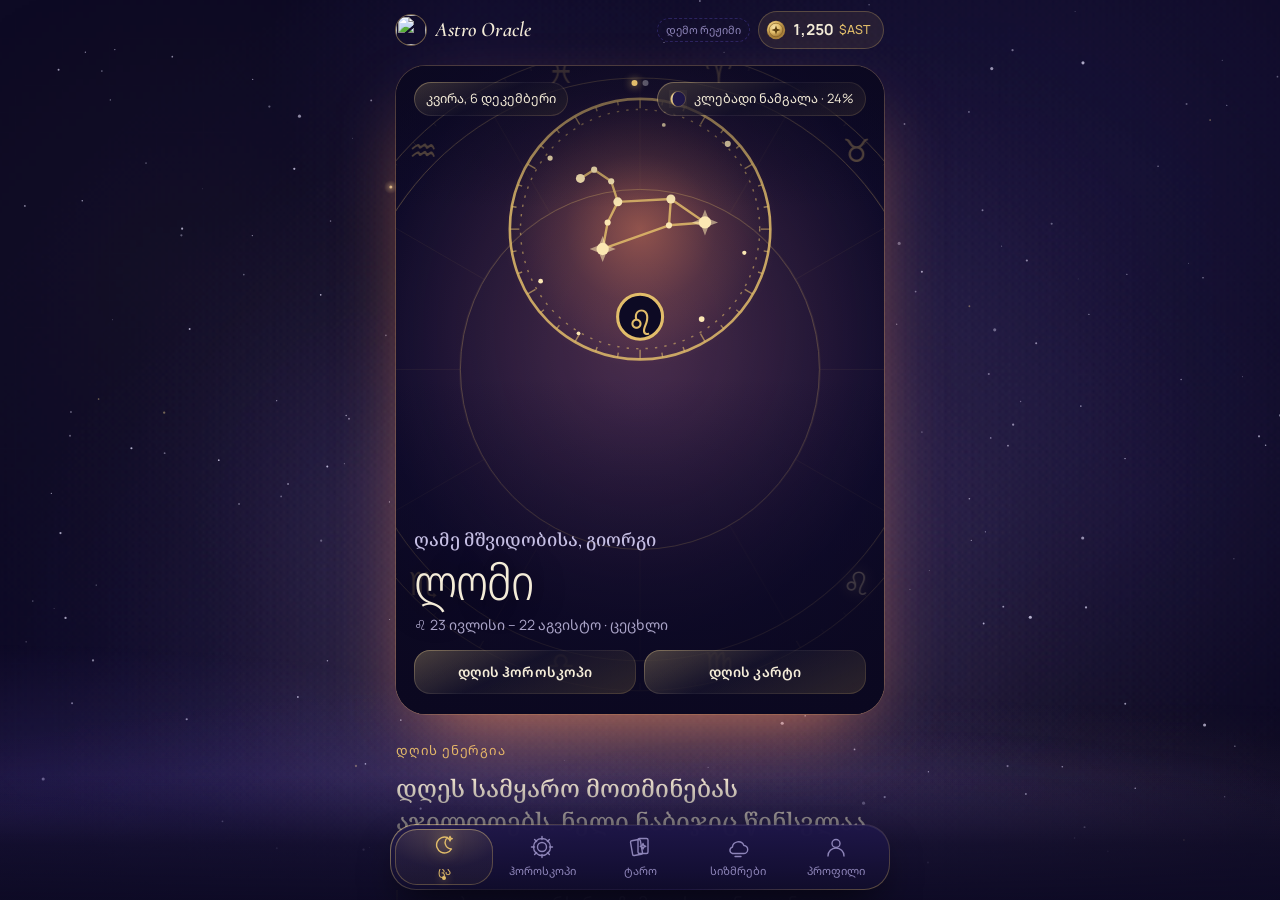
==== static/index.html @ 34cc7fb3 "Chamber polish 2: tarot table (casket, candle in frame, gilded cards), lit metals everywhere - the o" ====
<!doctype html>
<html lang="ka">
<head>
<meta charset="utf-8">
<meta name="viewport" content="width=device-width, initial-scale=1, viewport-fit=cover, user-scalable=no">
<script src="https://telegram.org/js/telegram-web-app.js"></script>
<title>Astro Oracle</title>
<meta name="claude:viewport-fit-sides" content="cover">
<meta name="theme-color" content="#0d0a24">
<link rel="preconnect" href="https://fonts.googleapis.com">
<link rel="preconnect" href="https://fonts.gstatic.com" crossorigin>
<link rel="stylesheet" href="https://fonts.googleapis.com/css2?family=Cormorant:ital,wght@0,500;0,600;1,500;1,600&family=Jost:wght@300;400;500;600&family=Manrope:wght@400;500;600;700&family=Noto+Sans+Georgian:wdth,wght@62.5..100,300..700&family=Noto+Serif+Georgian:wght@400;500&family=Noto+Sans+Symbols:wght@400;500&display=swap">
<style>
/* Layout: one phone column under a living night sky. The home screen opens on a tilting "living" card of the
   user's sign (painting or 3D constellation, different every day); practices sit in swipeable rails; a floating
   glass tab bar. Modern sans for UI, an old-style serif only for the oracle's own voice. */
:root {
  --void: #0d0a24;        /* night sky, taken from the coin artwork */
  --dusk: #19133d;        /* raised surfaces */
  --veil: #2b2360;        /* lines and borders */
  --mist: #c6bfe4;        /* body text */
  --haze: #8d84b8;        /* secondary text */
  --ivory: #f4ecd8;       /* headings, card faces */
  --gold: #e2bd6a;        /* the one accent */
  --gold-deep: #a9813c;
  --amethyst: #8b6cff;    /* smoke tint, used only in effects */
  --danger: #ef9a8a;

  --glass: rgba(34, 25, 80, .55);
  --glass-edge: rgba(255, 255, 255, .09);
  --display: "Jost", "Noto Sans Georgian", system-ui, sans-serif;
  --body: "Manrope", "Noto Sans Georgian", system-ui, sans-serif;
  --oracle: "Cormorant", "Noto Serif Georgian", Georgia, serif;
  --tx: 0; --ty: 0;
  --glyph: "Noto Sans Symbols", "Segoe UI Symbol", "DejaVu Sans", serif;

  --tab-h: 76px;

  /* motion language: one curve for everything, a spring only where it means something (arrival, reward) */
  /* motion language "slow celestial ritual": one calm curve, three durations, ambient loops of 20-60 s */
  --ease: cubic-bezier(.2, .7, .1, 1);
  --ease-spring: cubic-bezier(.2, .7, .1, 1);   /* kept as an alias: nothing in the app bounces */
  --t1: 240ms; --t2: 480ms; --t3: 900ms;

  /* celestial glass + gold hairline: a translucent night fill and a 1px gold edge that fades around the shape */
  --surf: linear-gradient(180deg, rgba(42,32,96,.74), rgba(17,12,46,.86));
  --hair: linear-gradient(155deg, rgba(240,210,142,.62), rgba(226,189,106,.07) 34%, rgba(139,108,255,.10) 68%, rgba(226,189,106,.38));
  --inner: inset 0 1px 0 rgba(255,240,210,.08), inset 0 0 28px rgba(139,108,255,.07);
  --top-safe: max(env(safe-area-inset-top, 0px), var(--tg-content-safe-area-inset-top, 0px));
  color-scheme: dark;
}
*, *::before, *::after { box-sizing: border-box; }
[hidden] { display: none !important; }
/* The page itself never scrolls: one dedicated scroller sits above the fixed sky, so the compositor only moves
   one layer while scrolling and the fixed sky, fog and tab bar are never repainted by it. */
html, body { height: 100%; overflow: hidden; overscroll-behavior: none; }
body {
  margin: 0; background: var(--void); color: var(--mist);
  font: 400 16px/1.55 var(--body);
  -webkit-font-smoothing: antialiased;
  -webkit-tap-highlight-color: transparent;
}
#scroller { position: fixed; inset: 0; z-index: 1; overflow-x: hidden; overflow-y: auto; overscroll-behavior: contain;
  -webkit-overflow-scrolling: touch; contain: layout paint; scrollbar-width: thin; scrollbar-color: rgba(226,189,106,.22) transparent; }
button, input, textarea { font: inherit; color: inherit; }
button { cursor: pointer; }
:focus-visible { outline: 2px solid var(--gold); outline-offset: 3px; border-radius: 6px; }
.sym { font-family: var(--glyph); font-variant-emoji: text; }

/* ── atmosphere ── */
/* stars are painted once into three layers; only their opacity animates (compositor, no redraw) */
#sky { position: fixed; inset: 0; z-index: 0; pointer-events: none; contain: strict; }
#sky canvas { position: absolute; inset: 0; width: 100%; height: 100%; display: block; }
[data-tier="full"] #sky canvas:nth-child(2) { animation: twinkle 5.5s ease-in-out infinite alternate; }
[data-tier="full"] #sky canvas:nth-child(3) { animation: twinkle 3.7s ease-in-out -2s infinite alternate; }
@keyframes twinkle { from { opacity: .2; } to { opacity: 1; } }
.fog { position: fixed; left: -50%; width: 200%; height: 46vh; bottom: 0; z-index: 0; pointer-events: none;
  background:
    radial-gradient(40% 60% at 25% 80%, rgba(139,108,255,.16), transparent 70%),
    radial-gradient(35% 55% at 70% 90%, rgba(226,189,106,.07), transparent 70%),
    radial-gradient(50% 70% at 50% 100%, rgba(90,70,190,.22), transparent 75%);
  animation: drift 70s ease-in-out infinite alternate; will-change: transform; }
[data-tier="lite"] .fog { animation: none; will-change: auto; }
.fog.f2 { height: 34vh; opacity: .8; animation-duration: 95s; animation-direction: alternate-reverse;
  background:
    radial-gradient(30% 60% at 60% 85%, rgba(139,108,255,.14), transparent 70%),
    radial-gradient(40% 50% at 15% 95%, rgba(200,190,255,.08), transparent 70%); }
@keyframes drift { from { transform: translateX(-8%); } to { transform: translateX(8%); } }

#app { position: relative; min-height: 100%; box-sizing: border-box;
  padding-left: max(16px, env(safe-area-inset-left, 0px));
  padding-right: max(16px, env(safe-area-inset-right, 0px));
  padding-block: calc(var(--top-safe) + 8px) calc(var(--tab-h) + env(safe-area-inset-bottom, 0px) + 44px);
  max-width: 520px; margin: 0 auto; }

/* ── top bar ── */
.top { display: flex; align-items: center; gap: 8px; min-height: 44px; min-width: 0; }
.brand { display: flex; align-items: center; gap: 9px; margin-right: auto; min-width: 0; }
.brand img { width: 30px; height: 30px; border-radius: 50%; object-fit: cover; box-shadow: 0 0 0 1px rgba(226,189,106,.45); }
.brand span { font: italic 600 1.3rem/1 var(--oracle); color: var(--ivory); letter-spacing: .01em; white-space: nowrap; overflow: hidden; text-overflow: ellipsis; min-width: 0; }
.coins { display: inline-flex; align-items: center; gap: 6px; padding: 6px 13px 6px 7px; border-radius: 99px; flex: none; white-space: nowrap; min-height: 36px;
  background: rgba(226,189,106,.09); border: 1px solid rgba(226,189,106,.28); color: var(--ivory);
  font-weight: 700; font-variant-numeric: tabular-nums; font-size: .95rem; }
.coins small { color: var(--gold); font-weight: 500; font-size: .78rem; }
.coin { width: 20px; height: 20px; flex: none; }
.coins.bump { animation: bump .6s ease; }
@keyframes bump { 40% { transform: scale(1.12); box-shadow: 0 0 24px rgba(226,189,106,.5); } }
.demo { font-size: .68rem; color: var(--haze); border: 1px dashed var(--veil); border-radius: 99px; padding: 3px 8px; white-space: nowrap; }
@media (max-width: 420px) { .demo { display: none; } .coins small { display: none; } }
@media (max-width: 350px) { .brand span { display: none; } }

/* ── type ── */
h1, h2, h3 { font-family: var(--display); color: var(--ivory); font-weight: 500; font-stretch: 87.5%; letter-spacing: -.01em; text-wrap: balance; margin: 0; }
h1 { font-size: 2.05rem; line-height: 1.08; font-weight: 400; }
h2 { font-size: 1.45rem; line-height: 1.15; }
h3 { font-size: 1.15rem; line-height: 1.25; }
p { margin: 0; }
.muted { color: var(--haze); }
.label { font-size: .82rem; color: var(--gold); letter-spacing: .04em; }
.view { display: grid; gap: 26px; padding-top: 14px; }
/* arrival: children rise in a short stagger (the index is set by enterView) */
.view.enter > * { animation: fade-up var(--t3) var(--ease) both; animation-delay: calc(var(--i, 0) * 45ms); }
@keyframes fade-up { from { opacity: 0; transform: translateY(14px); } }
[data-tier="lite"] .view.enter > * { animation-name: fade-in; animation-duration: var(--t2); }
.view.enter > .hero-card { animation: none; }   /* the living card has its own motion; an opacity group over its 3D tilt rasterizes badly */
@keyframes fade-in { from { opacity: 0; } }
.view-head { display: grid; gap: 4px; }
.ornament { display: flex; align-items: center; gap: 12px; color: var(--gold-deep); }
.ornament::before, .ornament::after { content: ""; flex: 1; height: 1px; background: linear-gradient(90deg, transparent, var(--veil), transparent); }

/* ── controls ── */
.btn { display: inline-flex; align-items: center; justify-content: center; gap: 8px; min-height: 50px; padding: 0 22px;
  border-radius: 16px; border: 0; font-weight: 700; letter-spacing: .01em;
  background: linear-gradient(180deg, #f0d28e, var(--gold) 55%, var(--gold-deep)); color: #22183f;
  box-shadow: 0 6px 24px rgba(226,189,106,.22), inset 0 1px 0 rgba(255,255,255,.45); transition: transform .15s, filter .15s; }
.btn:active { transform: scale(.98); }
.btn[disabled] { filter: grayscale(.7) brightness(.7); cursor: default; box-shadow: none; }
.btn.ghost { background: transparent; color: var(--gold); border: 1px solid rgba(226,189,106,.4); box-shadow: none; }
.btn.wide { width: 100%; }
.btn.glass { background: rgba(255,255,255,.1); color: var(--ivory); border: 1px solid rgba(255,255,255,.22); box-shadow: none;
  min-height: 44px; padding: 0 18px; font-weight: 600; }
.seg { display: flex; padding: 4px; gap: 4px; border-radius: 14px; background: rgba(25,19,61,.75); border: 1px solid var(--veil); }
.seg button { flex: 1; min-height: 38px; border: 0; border-radius: 10px; background: transparent; color: var(--haze); font-weight: 500; }
.seg button[aria-pressed="true"] { background: var(--veil); color: var(--ivory); box-shadow: inset 0 0 0 1px rgba(226,189,106,.35); }
.field { width: 100%; border-radius: 14px; border: 1px solid var(--veil); background: rgba(13,10,36,.7); padding: 13px 15px; color: var(--ivory); }
.field::placeholder { color: var(--haze); }
textarea.field { min-height: 132px; resize: vertical; line-height: 1.5; }
.chips { display: flex; flex-wrap: wrap; gap: 8px; }
.chip { font-size: .85rem; padding: 4px 11px; border-radius: 99px; border: 1px solid var(--veil); color: var(--mist); background: rgba(25,19,61,.6); }

/* ── home ── */
/* living art */
.living { position: relative; overflow: hidden; isolation: isolate; background: #0b0820; }
.la-stage { position: absolute; inset: -6%; z-index: 0; transform: translate(calc(var(--tx) * -5px), calc(var(--ty) * -4px)); }
.la-img { position: absolute; inset: 0; width: 100%; height: 100%; object-fit: cover; transform-origin: var(--fx, 50%) var(--fy, 50%);
  filter: hue-rotate(var(--hue, 0deg)) saturate(1.08); animation: kenburns 26s ease-in-out infinite alternate; }
[data-tier="lite"] .la-img { animation: none; transform: scale(1.06); }
@keyframes kenburns { from { transform: scale(1.03); } to { transform: scale(1.17) translate(-1.5%, -1%); } }
.la-fx, .la-canvas { position: absolute; inset: 0; width: 100%; height: 100%; display: block; }
.la-shine { position: absolute; inset: 0; pointer-events: none; overflow: hidden; }
.la-shine::before { content: ""; position: absolute; top: -10%; bottom: -10%; left: -70%; width: 60%;
  background: linear-gradient(105deg, transparent, rgba(255,236,190,.13) 50%, transparent); animation: sweep 9s ease-in-out infinite; }
@keyframes sweep { 0%, 55% { transform: translateX(0); } 100% { transform: translateX(330%); } }
[data-tier="lite"] .la-shine { display: none; }
.la-dots { position: absolute; z-index: 3; top: 14px; left: 50%; transform: translateX(-50%); display: flex; gap: 5px; }
.la-dots i { width: 6px; height: 6px; border-radius: 50%; background: rgba(255,255,255,.3); }
.la-dots i.on { background: var(--gold); box-shadow: 0 0 8px var(--gold); }

/* home hero */
.hero-card { position: relative; border-radius: 30px; aspect-ratio: 3 / 4; max-height: 72vh; width: 100%; max-width: 100%; cursor: pointer;
  box-shadow: 0 34px 80px -28px rgba(120,86,240,.7), 0 0 0 1px rgba(226,189,106,.22);
  transform: perspective(1100px) rotateX(calc(var(--ty) * -1.6deg)) rotateY(calc(var(--tx) * 2deg)); }
.hero-card::after { content: ""; position: absolute; inset: 0; z-index: 1; pointer-events: none;
  background: linear-gradient(180deg, rgba(11,8,32,.55) 0%, transparent 22%, transparent 48%, rgba(11,8,32,.94) 100%); }
.astro-wrap { position: absolute; z-index: 1; width: 135%; aspect-ratio: 1 / 1; left: -17.5%; top: -4%; opacity: .5; pointer-events: none;
  transform: translate(calc(var(--tx) * 6px), calc(var(--ty) * 4px)); }
#astrolabe { width: 100%; height: 100%; display: block; animation: spin 240s linear infinite; }
[data-tier="lite"] #astrolabe { animation: none; }
.hero-ov { position: absolute; inset: 0; z-index: 2; display: flex; flex-direction: column; justify-content: space-between; padding: 16px 18px 20px; pointer-events: none; }
.hero-ov button { pointer-events: auto; }
.hero-top { display: flex; justify-content: space-between; align-items: center; gap: 8px; flex-wrap: wrap; }
.pill { display: inline-flex; align-items: center; gap: 7px; padding: 6px 11px; border-radius: 99px; font-size: .8rem; color: var(--ivory);
  background: rgba(11,8,32,.62); border: 1px solid rgba(255,255,255,.14); }
.pill canvas { width: 18px; height: 18px; display: block; }
.hero-bottom { display: grid; gap: 6px; }
.greet { font: italic 500 1.12rem/1.3 var(--oracle); color: var(--mist); }
.hero-sign { font: 300 3.1rem/1 var(--display); font-stretch: 80%; letter-spacing: -.02em; color: var(--ivory); text-shadow: 0 2px 30px rgba(0,0,0,.6); }
.hero-sub { font-size: .88rem; color: var(--mist); opacity: .85; }
.hero-actions { display: flex; gap: 8px; margin-top: 8px; }
.hero-actions .btn { flex: 1 1 0; min-width: 0; padding: 0 10px; font-size: .86rem; white-space: nowrap; }
.energy { display: grid; gap: 14px; }
.quote { font: italic 500 1.7rem/1.24 var(--oracle); color: var(--ivory); text-wrap: pretty; }
.focus { color: var(--haze); font-size: .92rem; }
.focus b { color: var(--gold); font-weight: 500; }
.affirm { padding-left: 16px; border-left: 2px solid rgba(226,189,106,.5); font-size: 1.05rem; color: var(--mist); }
.lucky { display: flex; gap: 14px; }
.lucky span { width: 54px; height: 54px; border-radius: 50%; display: grid; place-items: center;
  font: 600 1.45rem/1 var(--display); color: var(--ivory); font-variant-numeric: lining-nums tabular-nums;
  border: 1px solid rgba(226,189,106,.55); box-shadow: inset 0 0 18px rgba(226,189,106,.12), 0 0 18px rgba(139,108,255,.15); }
.gift { display: grid; gap: 14px; padding: 18px; border-radius: 24px; background: var(--glass); border: 1px solid var(--glass-edge);
  box-shadow: inset 0 1px 0 rgba(255,255,255,.07); }
.gift-top { display: flex; justify-content: space-between; align-items: baseline; gap: 12px; flex-wrap: wrap; }
.pips { display: flex; gap: 6px; }
.pips i { width: 10px; height: 10px; border-radius: 50%; border: 1px solid var(--gold-deep); }
.pips i.on { background: var(--gold); border-color: var(--gold); box-shadow: 0 0 8px rgba(226,189,106,.6); }
.sec { display: grid; gap: 12px; }
.sec-head { display: flex; justify-content: space-between; align-items: baseline; gap: 12px; }
.sec-head span { font-size: .82rem; color: var(--haze); }
.rail { display: flex; align-items: stretch; gap: 12px; overflow-x: auto; overflow-y: hidden; scroll-snap-type: x proximity; overscroll-behavior-x: contain; scrollbar-width: none; padding-block: 8px 26px;
  margin-inline: calc(-1 * max(16px, env(safe-area-inset-left, 0px))); padding-inline: max(16px, env(safe-area-inset-left, 0px)); scroll-padding-inline: max(16px, env(safe-area-inset-left, 0px)); }
.rail::-webkit-scrollbar { display: none; }
.pcard { --c: #8b6cff; flex: 0 0 146px; scroll-snap-align: start; position: relative; display: grid; justify-items: center; align-content: start; gap: 7px;
  padding: 14px 10px 14px; border-radius: 24px; border: 1px solid var(--glass-edge); color: var(--mist); text-align: center;
  background: radial-gradient(110% 80% at 50% 0%, color-mix(in srgb, var(--c) 34%, transparent), transparent 72%), linear-gradient(180deg, rgba(37,28,88,.8), rgba(16,12,44,.9));
  box-shadow: inset 0 1px 0 rgba(255,255,255,.08), 0 18px 40px -24px color-mix(in srgb, var(--c) 80%, transparent);
  /* flat on purpose: Android WebView drops the paint of 3D-transformed items inside a horizontal scroller
     (only the floating icon stayed visible). Tilt lives on the single hero card only. */
  isolation: isolate; transition: filter var(--t1) var(--ease), border-color var(--t1) var(--ease); }
.pcard:active { filter: brightness(1.18); }

@keyframes bob { 50% { transform: translateY(-5px); } }
.pcard b { font: 500 .96rem/1.2 var(--display); font-stretch: 87.5%; color: var(--ivory); text-wrap: balance; }
.pcard small { display: inline-flex; align-items: center; gap: 5px; white-space: nowrap; max-width: 100%;
  font: 700 .82rem/1 var(--body); color: #f8e3a8; padding: 5px 10px 5px 6px; border-radius: 99px;
  background: rgba(226,189,106,.17); font-variant-numeric: tabular-nums; letter-spacing: .01em; }
.mini-coin { width: 15px; height: 15px; flex: none; }

/* ── zodiac strip ── */
.strip { display: flex; gap: 8px; overflow-x: auto; scroll-snap-type: x proximity; overscroll-behavior-x: contain; scrollbar-width: none;
  padding: 6px max(16px, env(safe-area-inset-left, 0px)) 10px; margin-inline: calc(-1 * max(16px, env(safe-area-inset-left, 0px)));
  scroll-padding-inline: max(16px, env(safe-area-inset-left, 0px)); }
.strip::-webkit-scrollbar { display: none; }
/* 84px fits "მშვილდოსანი" on one line; two-word names ("თხის რქა") may wrap to a second line, never overlap */
.sign { flex: 0 0 84px; width: 84px; display: grid; grid-template-rows: auto auto auto; justify-items: center; align-content: start; gap: 6px; border: 0;
  background: none; padding: 0; scroll-snap-align: center; color: var(--haze); min-width: 0; }
.sign .disc { width: 58px; height: 58px; border-radius: 50%; display: grid; place-items: center; font-size: 1.6rem; color: var(--mist);
  border: 1px solid var(--veil); background: radial-gradient(circle at 50% 35%, #2a2160, var(--dusk)); transition: box-shadow .25s, border-color .25s, color .25s; }
.sign small { display: block; width: 100%; font-size: .72rem; line-height: 1.2; text-align: center; overflow-wrap: anywhere; min-height: 2.4em; }
.sign[aria-pressed="true"] .disc { color: var(--gold); border-color: var(--gold); box-shadow: 0 0 22px rgba(226,189,106,.35); }
.sign[aria-pressed="true"] small { color: var(--ivory); }
.sign .own { font-size: .64rem; color: var(--gold); margin-top: -4px; }

.reading { display: grid; gap: 18px; }
.sign-card { position: relative; border-radius: 26px; aspect-ratio: 16 / 11; max-height: 42vh; width: 100%; max-width: 100%; margin: 0 auto; cursor: pointer;
  box-shadow: 0 26px 60px -26px rgba(120,86,240,.7), 0 0 0 1px rgba(226,189,106,.2); }
.sign-name { display: grid; gap: 2px; text-align: center; }
.sign-name h1 { font-weight: 300; font-size: 2.3rem; font-stretch: 80%; }
.medal { width: 112px; height: 112px; margin: 6px auto 0; border-radius: 50%; display: grid; place-items: center; font-size: 3.4rem; color: var(--gold);
  border: 1px solid rgba(226,189,106,.5); box-shadow: 0 0 50px rgba(139,108,255,.25), inset 0 0 30px rgba(226,189,106,.12);
  background: radial-gradient(circle at 50% 40%, #2c2366, var(--void)); }
.sign-meta { color: var(--haze); font-size: .88rem; }
.areas { display: grid; gap: 18px; }
.area { display: grid; gap: 4px; }
.area-head { display: flex; justify-content: space-between; align-items: baseline; gap: 10px; }
.area-head b { font: 600 1.1rem var(--display); color: var(--ivory); }
.score { color: var(--gold); letter-spacing: 2px; font-size: .9rem; white-space: nowrap; }
.score .off { color: var(--veil); }
.advice { padding: 14px 16px; border-radius: 16px; border: 1px solid rgba(226,189,106,.3); color: var(--ivory); background: rgba(226,189,106,.06);
  font: italic 500 1.15rem/1.4 var(--oracle); }

/* ── tarot ── */
.table { position: relative; min-height: 300px; display: grid; place-items: center; }
#smoke { position: absolute; inset: -40px -16px; width: calc(100% + 32px); height: calc(100% + 80px); pointer-events: none; z-index: 3; }
.fan { position: relative; width: 100%; height: 250px; }
.fan .fc { position: absolute; left: 50%; bottom: 0; width: 92px; aspect-ratio: 2 / 3; margin-left: -46px; border: 0; padding: 0; background: none;
  transform-origin: 50% 260%; transform: rotate(var(--a)) translateY(0); transition: transform .45s cubic-bezier(.2,.8,.2,1), filter .3s; border-radius: 10px; }
.fan .fc img { width: 100%; height: 100%; display: block; border-radius: 10px; box-shadow: 0 12px 26px rgba(0,0,0,.55), 0 0 0 1px rgba(226,189,106,.35); }
.fan .fc:focus-visible { transform: rotate(var(--a)) translateY(-14px); }
@media (hover: hover) and (pointer: fine) { .fan .fc:hover { transform: rotate(var(--a)) translateY(-14px); } }
.fan .fc.picked { transform: rotate(var(--a)) translateY(-40px); }
.fan .fc::before { content: ""; position: absolute; inset: -26px -22px; z-index: -1; border-radius: 40px; pointer-events: none;
  background: radial-gradient(closest-side, rgba(240,210,142,.6), rgba(226,189,106,.15) 60%, transparent); opacity: 0; transition: opacity var(--t2) var(--ease); }
.fan .fc.picked::before { opacity: 1; animation: pulse 1.8s ease-in-out infinite alternate; }
@keyframes pulse { from { opacity: .5; } to { opacity: 1; } }
.fan.dealing .fc { animation: deal-in .7s cubic-bezier(.2,.8,.2,1) both; animation-delay: calc(var(--i) * 60ms); }
@keyframes deal-in { from { transform: rotate(0deg) translateY(80px); opacity: 0; } }
.fan.shuffle .fc { animation: gather .9s ease both; }
@keyframes gather { 45% { transform: rotate(0deg) translateY(-20px); } }
.fan .fc:not(.picked) { animation-name: deal-in, float; animation-duration: .7s, 5s; animation-iteration-count: 1, infinite; animation-delay: calc(var(--i) * 60ms), calc(var(--i) * -700ms); animation-timing-function: cubic-bezier(.2,.8,.2,1), ease-in-out; }
@keyframes float { 50% { translate: 0 -5px; } }
.coll { display: grid; grid-template-columns: repeat(4, minmax(0, 1fr)); gap: 10px; }
.coll figure { margin: 0; display: grid; gap: 4px; justify-items: center; text-align: center; }
.coll img { width: 100%; aspect-ratio: 2 / 3; object-fit: cover; border-radius: 7px; display: block; box-shadow: 0 6px 16px rgba(0,0,0,.4); }
.coll .face-mini { width: 100%; aspect-ratio: 2 / 3; border-radius: 7px; overflow: hidden; }
.coll .face-mini svg { width: 100%; height: 100%; display: block; }
.coll figure.off img { filter: grayscale(.6) brightness(.45); }
.coll figcaption { font-size: .68rem; line-height: 1.2; color: var(--haze); }
.coll figure:not(.off) figcaption { color: var(--mist); }
.coll b { font-size: .66rem; color: var(--gold); }
.spread { display: flex; justify-content: center; gap: 12px; width: 100%; }
.slot { flex: 0 1 180px; min-width: 0; display: grid; gap: 8px; justify-items: center; }
.slot .pos { font-size: .8rem; color: var(--gold); }
.card { width: 100%; aspect-ratio: 2 / 3; perspective: 900px; max-width: 100%; }
.card-inner { position: relative; width: 100%; height: 100%; transform-style: preserve-3d; transition: transform 1s cubic-bezier(.2,.7,.2,1); }
.card.flipped .card-inner { transform: rotateY(180deg); }
.card.enter { animation: deal .7s cubic-bezier(.2,.7,.2,1) both; }
@keyframes deal { from { transform: translateY(40px) scale(.85); opacity: 0; } }
.back, .face { position: absolute; inset: 0; border-radius: 10px; backface-visibility: hidden; -webkit-backface-visibility: hidden; overflow: hidden; }
.back { background: var(--dusk); box-shadow: 0 10px 30px rgba(0,0,0,.45), 0 0 0 1px rgba(226,189,106,.4); }
.back img, .face img, .back svg, .face svg { width: 100%; height: 100%; display: block; object-fit: cover; }
.face { transform: rotateY(180deg); background: var(--dusk); box-shadow: 0 0 34px rgba(226,189,106,.28), 0 10px 30px rgba(0,0,0,.5); }
.face.rev img, .face.rev svg { transform: rotate(180deg); }
.cards-text { display: grid; gap: 22px; }
.card-read { display: grid; gap: 6px; }
.card-read h3 small { font: 500 .8rem var(--body); color: var(--gold); margin-left: 6px; }
.synth { font: italic 500 1.3rem/1.35 var(--oracle); color: var(--ivory); }

/* ── dreams ── */
.counter { text-align: right; font-size: .78rem; color: var(--haze); font-variant-numeric: tabular-nums; }
.symbols { display: grid; gap: 14px; }
.symbol { display: grid; grid-template-columns: 26px 1fr; gap: 10px; }
.symbol .sym { color: var(--gold); font-size: 1.1rem; line-height: 1.5; }
.symbol b { font: 600 1.1rem var(--display); color: var(--ivory); display: block; }
.journal { display: grid; }
.entry { border-top: 1px solid var(--veil); }
.entry:last-child { border-bottom: 1px solid var(--veil); }
.entry > button { width: 100%; text-align: left; background: none; border: 0; padding: 14px 2px; display: flex; gap: 12px; align-items: baseline; }
.entry > button b { font: 600 1.1rem var(--display); color: var(--ivory); flex: 1; min-width: 0; }
.entry > button span { font-size: .8rem; color: var(--haze); white-space: nowrap; }
.entry .body { padding: 0 2px 16px; display: grid; gap: 10px; }
.empty { color: var(--haze); font-style: italic; padding: 8px 0; }

/* ── sub-views ── */
.back-link { justify-self: start; display: inline-flex; align-items: center; gap: 6px; background: none; border: 0; padding: 4px 0; color: var(--gold); font-size: .95rem; }
.num-hero { position: relative; display: grid; place-items: center; width: min(280px, 100%); aspect-ratio: 1 / 1; max-width: 100%; margin: 0 auto; }
.num-hero img { position: absolute; inset: 0; width: 100%; height: 100%; opacity: .5; animation: spin 240s linear infinite; }
[data-tier="lite"] .num-hero img { animation: none; }
.num-hero b { position: relative; font: 600 6.6rem/1 var(--display); color: var(--ivory); font-variant-numeric: lining-nums;
  text-shadow: 0 0 28px rgba(226,189,106,.65), 0 0 70px rgba(139,108,255,.55); }
.num-hero .master { position: absolute; bottom: 12%; font-size: .78rem; color: var(--gold); padding: 3px 10px; border-radius: 99px; border: 1px solid rgba(226,189,106,.45); background: rgba(13,10,36,.7); }
@keyframes spin { to { transform: rotate(360deg); } }
.pair { display: grid; grid-template-columns: repeat(2, minmax(0, 1fr)); gap: 18px; }
.pair ul { list-style: none; margin: 6px 0 0; padding: 0; display: grid; gap: 6px; }
.pair li { display: flex; gap: 8px; align-items: baseline; }
.pair li::before { content: "✦"; color: var(--gold); font-size: .7rem; }
.pair .dim li::before { content: "◇"; color: var(--haze); }
.orb-stage { position: relative; display: grid; place-items: center; min-height: 300px; }
#sphereFx { position: absolute; inset: -30px -16px; width: calc(100% + 32px); height: calc(100% + 60px); pointer-events: none; z-index: 2; }
.ball { position: relative; width: min(260px, 78%); aspect-ratio: 1 / 1; max-width: 100%; border: 0; background: none; padding: 0; border-radius: 50%; }
.ball img { width: 100%; height: 100%; display: block; filter: drop-shadow(0 0 30px rgba(139,108,255,.55)); }
.ball.charging img { animation: charge 1.6s ease-in-out; }
@keyframes charge { 30% { filter: drop-shadow(0 0 70px rgba(170,140,255,.95)) brightness(1.35); transform: scale(1.05); } 65% { transform: scale(.98); } }
.answer { min-height: 2.6em; text-align: center; font: italic 500 1.9rem/1.2 var(--oracle); color: var(--ivory); text-wrap: balance; }

.sphere-advice { text-align: center; color: var(--mist); font-size: .95rem; min-height: 1.4em; max-width: 34ch; justify-self: center; text-wrap: balance; }
.orb-stage { isolation: isolate; }
.orb-stage::after { content: ""; position: absolute; inset: 8% 14%; border-radius: 50%; pointer-events: none; z-index: -1; opacity: 0;
  background: radial-gradient(closest-side, var(--tone-c, transparent), transparent 70%); transition: opacity var(--t3) var(--ease); }
.orb-stage[data-tone]::after { opacity: .9; }
.orb-stage[data-tone="yes"] { --tone-c: rgba(240,206,120,.55); }
.orb-stage[data-tone="wait"] { --tone-c: rgba(150,118,255,.55); }
.orb-stage[data-tone="no"] { --tone-c: rgba(200,210,230,.45); }
.center { text-align: center; }

/* ── advisor banner ── */
.oracle { display: grid; grid-template-columns: 78px 1fr auto; align-items: center; gap: 14px; width: 100%; text-align: left;
  padding: 12px 18px 12px 12px; border-radius: 24px; border: 1px solid rgba(226,189,106,.3); color: var(--mist);
  background: radial-gradient(120% 160% at 0% 50%, rgba(63,184,168,.25), transparent 60%), linear-gradient(160deg, rgba(43,35,96,.85), rgba(20,15,52,.9));
  box-shadow: 0 20px 50px -28px rgba(63,184,168,.8); }
.oracle img { width: 78px; height: 78px; animation: bob 6s ease-in-out infinite; }
.oracle b { display: block; font: 500 1.25rem/1.15 var(--display); font-stretch: 87.5%; color: var(--ivory); }
.oracle span { font-size: .88rem; color: var(--haze); }
.oracle i { font-style: normal; color: var(--gold); font-size: 1.6rem; }

/* ── moon ── */
#moonCanvas { width: min(240px, 70%); aspect-ratio: 1 / 1; max-width: 100%; display: block; margin: 0 auto; }
.facts { display: flex; justify-content: center; flex-wrap: wrap; gap: 8px; }
.steps { list-style: none; margin: 0; padding: 0; display: grid; gap: 14px; counter-reset: st; }
.steps li { display: grid; grid-template-columns: 30px 1fr; gap: 12px; align-items: start; counter-increment: st; }
.steps li::before { content: counter(st); width: 30px; height: 30px; border-radius: 50%; display: grid; place-items: center;
  font: 600 1rem var(--display); color: var(--gold); border: 1px solid rgba(226,189,106,.5); }

/* ── compatibility ── */
.duo { display: grid; grid-template-columns: 1fr auto 1fr; align-items: center; gap: 8px; }
.duo .medal { width: 92px; height: 92px; font-size: 2.6rem; margin: 0 auto; }
.duo figure { margin: 0; display: grid; justify-items: center; gap: 6px; text-align: center; }
.duo figcaption { font-size: .88rem; color: var(--mist); }
.pct { width: 86px; height: 86px; border-radius: 50%; display: grid; place-items: center; font: 600 1.7rem/1 var(--display); color: var(--ivory);
  background: conic-gradient(var(--gold) calc(var(--p) * 1%), rgba(43,35,96,.9) 0); position: relative; font-variant-numeric: lining-nums; }
.pct::before { content: ""; position: absolute; inset: 4px; border-radius: 50%; background: var(--void); }
.pct span { position: relative; }
.form-grid { display: grid; gap: 10px; }

/* ── advisor chat ── */
.chat { display: grid; gap: 12px; }
.msg { max-width: 88%; padding: 11px 14px; border-radius: 18px; line-height: 1.5; white-space: pre-wrap; overflow-wrap: anywhere; }
.msg.me { justify-self: end; background: rgba(226,189,106,.14); border: 1px solid rgba(226,189,106,.3); color: var(--ivory); border-bottom-right-radius: 6px; }
.msg.ai { justify-self: start; background: rgba(25,19,61,.85); border: 1px solid var(--veil); border-bottom-left-radius: 6px; }
.msg.ai.typing { display: flex; align-items: center; gap: 10px; color: var(--haze); font-style: italic; }
.msg.ai.typing .orb { width: 20px; height: 20px; }
.chips.ask button { font: inherit; font-size: .86rem; padding: 7px 12px; border-radius: 99px; border: 1px solid rgba(226,189,106,.35); background: rgba(25,19,61,.7); color: var(--mist); text-align: left; }
.composer { position: sticky; bottom: calc(var(--tab-h) + env(safe-area-inset-bottom, 0px) + 12px); display: flex; gap: 8px; padding: 8px; border-radius: 18px;
  background: rgba(13,10,36,.96); border: 1px solid var(--veil); }
.composer .field { border: 0; background: transparent; padding: 10px; min-height: 0; flex: 1; min-width: 0; resize: none; }
.composer .btn { min-height: 44px; padding: 0 16px; }

/* ── photo readings ── */
.photo-pick { display: grid; justify-items: center; gap: 12px; padding: 18px; border-radius: 20px; border: 1px dashed rgba(226,189,106,.4); text-align: center; }
.photo-pick img.preview { width: min(220px, 100%); aspect-ratio: 1 / 1; max-width: 100%; object-fit: cover; border-radius: 16px; }
.photo-pick img.hero-ic { width: 120px; height: 120px; }
.swatches { display: flex; flex-wrap: wrap; gap: 16px; justify-content: center; }
.swatch { display: grid; justify-items: center; gap: 6px; width: 92px; text-align: center; font-size: .85rem; }
.swatch i { width: 58px; height: 58px; border-radius: 50%; background: var(--c); box-shadow: 0 0 26px var(--c), inset 0 0 12px rgba(255,255,255,.35); }
.timeline { display: grid; gap: 14px; }
.timeline > div { display: grid; grid-template-columns: 92px 1fr; gap: 12px; }
.timeline b { font: 600 1.05rem var(--display); color: var(--gold); }

/* ── kundli ── */
.rashi { display: grid; grid-template-columns: repeat(4, minmax(0, 1fr)); grid-template-rows: repeat(4, minmax(74px, auto)); max-width: 100%;
  border: 1px solid rgba(226,189,106,.6); border-radius: 6px; background: rgba(13,10,36,.75); box-shadow: 0 0 40px rgba(139,108,255,.18); }
.house { position: relative; border: 1px solid rgba(226,189,106,.28); padding: 4px 4px 6px; display: flex; flex-wrap: wrap; align-content: flex-start; gap: 2px 5px; min-width: 0; }
.house .sg { position: absolute; right: 4px; bottom: 2px; font-size: .78rem; color: var(--haze); }
.house b { font-size: .8rem; font-weight: 700; color: var(--ivory); white-space: nowrap; }
.house b.r { color: var(--danger); }
.house.lagna { background: linear-gradient(135deg, rgba(226,189,106,.16), transparent 55%); }
.house.lagna::before { content: ""; position: absolute; left: 0; top: 0; width: 22px; height: 22px; border-top: 2px solid var(--gold); border-left: 2px solid var(--gold); }
.rashi .core { grid-column: 2 / 4; grid-row: 2 / 4; display: grid; place-content: center; text-align: center; gap: 4px; padding: 8px;
  border: 1px solid rgba(226,189,106,.28); }
.rashi .core b { font: 600 1.3rem var(--display); color: var(--gold); }
.rashi .core span { font-size: .78rem; color: var(--haze); }
.ptable { width: 100%; border-collapse: collapse; font-size: .9rem; }
.ptable th { text-align: left; font-weight: 500; color: var(--haze); font-size: .8rem; padding: 6px 4px; border-bottom: 1px solid var(--veil); }
.ptable td { padding: 7px 4px; border-bottom: 1px solid var(--veil); font-variant-numeric: tabular-nums; }
.ptable-wrap { overflow-x: auto; }
.rashi-seg { margin-bottom: 10px; }
.dasha { display: grid; gap: 2px; margin: 0; padding: 0; list-style: none; }
.dasha li { display: grid; grid-template-columns: 1fr auto; gap: 8px; padding: 8px 10px; border-radius: 10px; font-variant-numeric: tabular-nums; }
.dasha li span { color: var(--haze); font-size: .85rem; }
.dasha li.now { background: linear-gradient(90deg, rgba(226,189,106,.16), transparent); box-shadow: inset 2px 0 0 var(--gold); }
.dasha li.now b { color: var(--gold); }
.dasha.sub li { padding: 5px 10px; font-size: .9rem; }
.dasha-now { font: 600 1.1rem var(--display); color: var(--ivory); margin: 4px 0 10px; }
.note { font-size: .88rem; color: var(--haze); padding: 10px 14px; border-left: 2px solid var(--veil); }
.note button { background: none; border: 0; padding: 0; color: var(--gold); text-decoration: underline; font-size: inherit; }

/* ── profile ── */
.me { display: grid; justify-items: center; gap: 8px; text-align: center; }
.avatar { width: 96px; height: 96px; border-radius: 50%; display: grid; place-items: center; font: 600 2.6rem var(--display); color: var(--gold);
  border: 1px solid rgba(226,189,106,.5); background: radial-gradient(circle at 50% 35%, #33297a, var(--dusk)); overflow: hidden; }
.avatar img { width: 100%; height: 100%; object-fit: cover; }
.stats { display: grid; grid-template-columns: repeat(3, 1fr); text-align: center; border-block: 1px solid var(--veil); padding-block: 16px; }
.stats div { display: grid; gap: 2px; }
.stats div + div { border-left: 1px solid var(--veil); }
.stats b { font: 600 1.8rem/1 var(--display); color: var(--ivory); font-variant-numeric: lining-nums tabular-nums; }
.stats span { font-size: .8rem; color: var(--haze); }
.form-row { display: grid; gap: 8px; }
.inline { display: flex; gap: 10px; }
.inline .field { flex: 1; min-width: 0; }
.ledger { width: 100%; border-collapse: collapse; font-size: .92rem; }
.ledger td { padding: 9px 2px; border-bottom: 1px solid var(--veil); }
.ch-opts { display: grid; gap: 8px; margin-top: 10px; }
.ledger td:last-child { text-align: right; color: var(--gold); white-space: nowrap; font-variant-numeric: tabular-nums; }
.ledger td small { color: var(--haze); }

/* ── loading ── */
.loading { display: grid; justify-items: center; gap: 12px; padding: 28px 0; color: var(--haze); font-style: italic; }
.orb { width: 46px; height: 46px; border-radius: 50%; background: radial-gradient(circle at 40% 35%, #f6e2ae, var(--gold) 40%, transparent 72%);
  box-shadow: 0 0 40px rgba(226,189,106,.45), 0 0 80px rgba(139,108,255,.35); animation: breathe 1.8s ease-in-out infinite; }
@keyframes breathe { 50% { transform: scale(.82); opacity: .7; } }

/* ── tabs ── */
.tab-fade { position: fixed; left: 0; right: 0; bottom: 0; z-index: 4; pointer-events: none;
  height: calc(var(--tab-h) + env(safe-area-inset-bottom, 0px) + 48px);
  background: linear-gradient(180deg, rgba(13,10,36,0), rgba(13,10,36,.78) 55%, rgba(13,10,36,.96)); }
.tabs { position: fixed; left: 0; right: 0; bottom: 0; z-index: 5; display: flex; justify-content: center; pointer-events: none;
  padding: 0 max(12px, env(safe-area-inset-right, 0px)) calc(10px + env(safe-area-inset-bottom, 0px)) max(12px, env(safe-area-inset-left, 0px)); }
.tabs-in { display: flex; width: 100%; max-width: 500px; pointer-events: auto; padding: 4px; border-radius: 26px;
  background: rgba(20,14,52,.72); border: 1px solid var(--glass-edge); box-shadow: 0 18px 40px -12px rgba(0,0,0,.7), inset 0 1px 0 rgba(255,255,255,.07);
}
[data-tier="full"] .tabs-in { backdrop-filter: blur(16px) saturate(1.3); -webkit-backdrop-filter: blur(16px) saturate(1.3); }
[data-tier="lite"] .tabs-in { background: linear-gradient(180deg, rgba(30,22,72,.97), rgba(16,12,44,.98)); }
.tab { flex: 1; display: grid; justify-items: center; align-content: center; gap: 3px; min-height: 56px; border: 0; border-radius: 22px; background: none; color: var(--haze); font-size: .7rem; transition: background .25s, color .25s; }

.tab svg { width: 24px; height: 24px; fill: none; stroke: currentColor; stroke-width: 1.4; stroke-linecap: round; stroke-linejoin: round; }
.tab[aria-current="page"] { color: var(--gold); }
.tab[aria-current="page"] svg { filter: drop-shadow(0 0 6px rgba(226,189,106,.6)); }

/* ── toast & sheet ── */
#toast { position: fixed; left: 50%; top: calc(var(--top-safe) + 12px); transform: translate(-50%, -140%); z-index: 20; max-width: min(92vw, 420px);
  padding: 11px 18px; border-radius: 14px; background: rgba(25,19,61,.96); border: 1px solid rgba(226,189,106,.45); color: var(--ivory);
  box-shadow: 0 10px 40px rgba(0,0,0,.5); transition: transform .45s cubic-bezier(.2,.8,.2,1); font-weight: 500; text-align: center; }
#toast.show { transform: translate(-50%, 0); }
#toast.err { border-color: rgba(239,154,138,.55); }
#toast b { color: var(--gold); }
.sheet { position: fixed; inset: 0; z-index: 30; display: grid; align-content: center; justify-items: center; gap: 18px; text-align: center;
  padding-left: max(24px, env(safe-area-inset-left, 0px)); padding-right: max(24px, env(safe-area-inset-right, 0px));
  padding-block: calc(var(--top-safe) + 24px) calc(env(safe-area-inset-bottom, 0px) + 24px);
  background: radial-gradient(80% 60% at 50% 40%, #2b2360, #0d0a24); }
.sheet img { width: 132px; height: 132px; border-radius: 50%; object-fit: cover; box-shadow: 0 0 60px rgba(226,189,106,.3); }
.sheet form { display: grid; gap: 12px; width: min(100%, 340px); }
.sheet p { max-width: 32ch; }
.err-text { color: var(--danger); font-size: .88rem; min-height: 1.2em; }


/* ═════════ identity: celestial engraving ═════════ */
/* Georgian has no true italic: a synthetic slant looks broken, so the oracle's voice stays upright in Georgian */
:lang(ka) .quote, :lang(ka) .greet, :lang(ka) .advice, :lang(ka) .synth, :lang(ka) .answer { font-style: normal; }
:lang(ka) .quote { font-size: 1.5rem; line-height: 1.35; }

/* surfaces */
.gift, .oracle, .seg, .composer, .advice, .msg.ai, .photo-pick, #toast, .sheet form .field, .rashi {
  border: 1px solid transparent; background: var(--surf) padding-box, var(--hair) border-box; box-shadow: var(--inner); }
.gift { border-radius: 26px; }
.advice { background: linear-gradient(180deg, rgba(226,189,106,.09), rgba(40,30,90,.55)) padding-box, var(--hair) border-box; padding: 18px 20px; }
.oracle { background: radial-gradient(120% 160% at 0% 50%, rgba(63,184,168,.24), transparent 60%) padding-box, var(--surf) padding-box, var(--hair) border-box;
  box-shadow: var(--inner), 0 20px 50px -28px rgba(63,184,168,.8); }
.photo-pick { border-style: solid; }
.field { transition: border-color var(--t1) var(--ease), box-shadow var(--t1) var(--ease); }
.field:focus { outline: none; border-color: rgba(226,189,106,.55); box-shadow: 0 0 0 3px rgba(226,189,106,.12); }
.chip { background: linear-gradient(rgba(25,19,61,.6), rgba(25,19,61,.6)) padding-box, linear-gradient(155deg, rgba(226,189,106,.45), rgba(139,108,255,.2)) border-box; border-color: transparent; }
.pill { background: linear-gradient(rgba(11,8,32,.62), rgba(11,8,32,.62)) padding-box, linear-gradient(155deg, rgba(240,210,142,.5), rgba(255,255,255,.06) 50%, rgba(226,189,106,.25)) border-box; border-color: transparent; }
.pcard { border: 1px solid transparent;
  background: radial-gradient(110% 80% at 50% 0%, color-mix(in srgb, var(--c) 34%, transparent), transparent 72%) padding-box,
    linear-gradient(180deg, rgba(37,28,88,.82), rgba(16,12,44,.92)) padding-box, var(--hair) border-box; }
.pcard small { border: 1px solid rgba(226,189,106,.4); }

/* engraved corners */
.gift, .advice, .photo-pick, .sheet form { position: relative; }
.gift::after, .advice::after, .photo-pick::after { content: ""; position: absolute; inset: 7px; pointer-events: none;
  background: url("data:image/svg+xml,%3Csvg xmlns='http://www.w3.org/2000/svg' viewBox='0 0 16 16'%3E%3Cg fill='none' stroke='%23e2bd6a' stroke-opacity='.75' stroke-width='.9' transform='rotate(0 8 8)'%3E%3Cpath d='M1 15V6.5A5.5 5.5 0 0 1 6.5 1H15'/%3E%3Cpath d='M4 15V7.5A3.5 3.5 0 0 1 7.5 4H15' stroke-opacity='.35'/%3E%3C/g%3E%3Ccircle cx='6.5' cy='6.5' r='.9' fill='%23f0d28e'/%3E%3C/svg%3E") top left / 15px no-repeat, url("data:image/svg+xml,%3Csvg xmlns='http://www.w3.org/2000/svg' viewBox='0 0 16 16'%3E%3Cg fill='none' stroke='%23e2bd6a' stroke-opacity='.75' stroke-width='.9' transform='rotate(90 8 8)'%3E%3Cpath d='M1 15V6.5A5.5 5.5 0 0 1 6.5 1H15'/%3E%3Cpath d='M4 15V7.5A3.5 3.5 0 0 1 7.5 4H15' stroke-opacity='.35'/%3E%3C/g%3E%3Ccircle cx='9.5' cy='6.5' r='.9' fill='%23f0d28e'/%3E%3C/svg%3E") top right / 15px no-repeat, url("data:image/svg+xml,%3Csvg xmlns='http://www.w3.org/2000/svg' viewBox='0 0 16 16'%3E%3Cg fill='none' stroke='%23e2bd6a' stroke-opacity='.75' stroke-width='.9' transform='rotate(180 8 8)'%3E%3Cpath d='M1 15V6.5A5.5 5.5 0 0 1 6.5 1H15'/%3E%3Cpath d='M4 15V7.5A3.5 3.5 0 0 1 7.5 4H15' stroke-opacity='.35'/%3E%3C/g%3E%3Ccircle cx='9.5' cy='9.5' r='.9' fill='%23f0d28e'/%3E%3C/svg%3E") bottom right / 15px no-repeat, url("data:image/svg+xml,%3Csvg xmlns='http://www.w3.org/2000/svg' viewBox='0 0 16 16'%3E%3Cg fill='none' stroke='%23e2bd6a' stroke-opacity='.75' stroke-width='.9' transform='rotate(270 8 8)'%3E%3Cpath d='M1 15V6.5A5.5 5.5 0 0 1 6.5 1H15'/%3E%3Cpath d='M4 15V7.5A3.5 3.5 0 0 1 7.5 4H15' stroke-opacity='.35'/%3E%3C/g%3E%3Ccircle cx='6.5' cy='9.5' r='.9' fill='%23f0d28e'/%3E%3C/svg%3E") bottom left / 15px no-repeat; }

/* engraved rules under titles, section heads with a star and a fading hairline */
.view-head h1::after { content: ""; display: block; width: 96px; height: 12px; margin-top: 12px; background: url("data:image/svg+xml,%3Csvg xmlns='http://www.w3.org/2000/svg' viewBox='0 0 96 12'%3E%3Cdefs%3E%3ClinearGradient id='a'%3E%3Cstop offset='0' stop-color='%23e2bd6a' stop-opacity='0'/%3E%3Cstop offset='1' stop-color='%23e2bd6a'/%3E%3C/linearGradient%3E%3ClinearGradient id='b'%3E%3Cstop offset='0' stop-color='%23e2bd6a'/%3E%3Cstop offset='1' stop-color='%23e2bd6a' stop-opacity='0'/%3E%3C/linearGradient%3E%3C/defs%3E%3Crect x='0' y='5.6' width='38' height='.8' fill='url(%23a)'/%3E%3Crect x='58' y='5.6' width='38' height='.8' fill='url(%23b)'/%3E%3Cpath d='M48 0.5 49.6 4.4 53.5 6 49.6 7.6 48 11.5 46.4 7.6 42.5 6 46.4 4.4Z' fill='%23e2bd6a'/%3E%3Ccircle cx='40.5' cy='6' r='.9' fill='%23e2bd6a'/%3E%3Ccircle cx='55.5' cy='6' r='.9' fill='%23e2bd6a'/%3E%3C/svg%3E") center / contain no-repeat; }
.view-head.center h1::after { margin-inline: auto; }
.sec-head { align-items: center; }
.sec-head h2 { display: flex; align-items: center; gap: 10px; flex: 1; min-width: 0; }
.sec-head h2::before { content: ""; width: 9px; height: 9px; flex: none; background: #e2bd6a;
  clip-path: polygon(50% 0, 62% 38%, 100% 50%, 62% 62%, 50% 100%, 38% 62%, 0 50%, 38% 38%); }
.sec-head h2::after { content: ""; flex: 1; height: 1px; background: linear-gradient(90deg, rgba(226,189,106,.45), transparent); }
.ornament { color: var(--gold); }
.ornament::before { background: linear-gradient(90deg, transparent, rgba(226,189,106,.5)); }
.ornament::after { background: linear-gradient(90deg, rgba(226,189,106,.5), transparent); }
.label { text-transform: none; letter-spacing: .06em; }

/* buttons: gold ingot with an engraved inner line; every press answers */
.btn { transition: transform var(--t1) var(--ease), filter var(--t1) var(--ease), box-shadow var(--t2) var(--ease);
  box-shadow: 0 8px 28px -10px rgba(226,189,106,.55), inset 0 1px 0 rgba(255,255,255,.5), inset 0 0 0 1px rgba(255,236,190,.28), inset 0 -2px 0 rgba(120,80,20,.22); }
.btn:active { filter: brightness(1.12); }
.btn.ghost { box-shadow: none; background: rgba(226,189,106,.04); }
.btn.glass { background: linear-gradient(rgba(11,8,32,.5), rgba(11,8,32,.5)) padding-box, linear-gradient(155deg, rgba(240,210,142,.55), rgba(255,255,255,.08) 45%, rgba(226,189,106,.3)) border-box; border: 1px solid transparent; }
[data-tier="full"] #giftBtn:not([disabled]) { position: relative; overflow: hidden; }
[data-tier="full"] #giftBtn:not([disabled])::after { content: ""; position: absolute; top: 0; bottom: 0; left: -60%; width: 45%;
  background: linear-gradient(105deg, transparent, rgba(255,255,255,.45), transparent); animation: sweep 4.5s var(--ease) infinite; }
.seg button { transition: background var(--t2) var(--ease), color var(--t2) var(--ease), box-shadow var(--t2) var(--ease); }
.seg button[aria-pressed="true"] { background: linear-gradient(180deg, rgba(226,189,106,.16), rgba(226,189,106,.05)); color: var(--ivory);
  box-shadow: inset 0 0 0 1px rgba(226,189,106,.42), 0 6px 18px -10px rgba(226,189,106,.6); }
.seg button:active, .sign:active .disc, .entry > button:active, .chips.ask button:active { filter: brightness(1.2); }
.sign .disc { transition: box-shadow var(--t2) var(--ease), border-color var(--t2) var(--ease), color var(--t2) var(--ease), transform var(--t1) var(--ease); }
.sign[aria-pressed="true"] .disc { border-color: var(--aura, var(--gold)); color: var(--ivory);
  box-shadow: 0 0 0 4px color-mix(in srgb, var(--aura, #e2bd6a) 16%, transparent), 0 0 26px color-mix(in srgb, var(--aura, #e2bd6a) 55%, transparent);
  background: radial-gradient(circle at 50% 35%, color-mix(in srgb, var(--aura, #e2bd6a) 30%, #2a2160), var(--dusk)); }

/* element aura on the living cards */
.hero-card { box-shadow: 0 34px 80px -28px color-mix(in srgb, var(--aura, #7856f0) 75%, transparent), 0 0 0 1px rgba(226,189,106,.24); }
.sign-card { box-shadow: 0 26px 64px -24px color-mix(in srgb, var(--aura, #7856f0) 75%, transparent), 0 0 0 1px rgba(226,189,106,.22); }

/* tab bar: a gold lens slides to the current tab */
.tabs-in { position: relative; border: 1px solid transparent; background: linear-gradient(rgba(20,14,52,.78), rgba(20,14,52,.78)) padding-box, var(--hair) border-box; }
[data-tier="lite"] .tabs-in { background: linear-gradient(180deg, rgba(30,22,72,.97), rgba(16,12,44,.98)) padding-box, var(--hair) border-box; }
.tab { position: relative; z-index: 1; transition: color var(--t2) var(--ease); }
.tab svg { transition: transform var(--t2) var(--ease-spring); }
.tab[aria-current="page"] svg { transform: translateY(-2px); }
.tab:active svg { transform: scale(.9); }
.tab-ind { position: absolute; z-index: 0; top: 4px; bottom: 4px; left: 4px; width: calc((100% - 8px) / 5); border-radius: 22px; pointer-events: none;
  background: radial-gradient(90% 100% at 50% 0%, rgba(226,189,106,.24), rgba(226,189,106,.05) 70%);
  box-shadow: inset 0 0 0 1px rgba(226,189,106,.3), inset 0 1px 0 rgba(255,240,210,.18);
  transform: translateX(calc(var(--ti, 0) * 100%)); transition: transform 460ms var(--ease-spring); }
.tab-ind::after { content: ""; position: absolute; left: 50%; bottom: 5px; width: 4px; height: 4px; margin-left: -2px; border-radius: 50%; background: var(--gold); box-shadow: 0 0 8px var(--gold); }

/* constellation drawn across the sky when you travel between views */
#veil { position: fixed; inset: 0; width: 100%; height: 100%; z-index: 0; pointer-events: none; opacity: 0; }
#veil path { fill: none; stroke: rgba(240,210,142,.55); stroke-width: .9; stroke-linecap: round; stroke-dasharray: 1; stroke-dashoffset: 1; }
#veil circle { fill: #fbe7b3; }
#veil.on { animation: veil-fade 2.2s var(--ease) forwards; }
#veil.on path { animation: veil-draw 1s var(--ease) forwards; }
@keyframes veil-draw { to { stroke-dashoffset: 0; } }
@keyframes veil-fade { 0% { opacity: 0; } 12%, 55% { opacity: 1; } 100% { opacity: 0; } }

/* coins: count-up and a burst of sparks */
.coins { position: relative; }
.coins .spark { position: absolute; left: 16px; top: 50%; width: 6px; height: 6px; margin: -3px; border-radius: 50%; pointer-events: none;
  background: radial-gradient(circle, #fff6d6, #e2bd6a 55%, transparent 72%); animation: spark .85s var(--ease) forwards; }
@keyframes spark { from { transform: rotate(var(--a)) translateX(0) scale(1.3); opacity: 1; } to { transform: rotate(var(--a)) translateX(var(--d)) scale(.2); opacity: 0; } }
.coins.bump { animation: bump var(--t3) var(--ease-spring); }
#toast { transform: translate(-50%, calc(-100% - 48px)); visibility: hidden; transition: transform 520ms var(--ease-spring), visibility 0s 520ms; }
#toast.show { transform: translate(-50%, 0); visibility: visible; transition: transform 520ms var(--ease-spring), visibility 0s; }

/* breathing orbs */
.num-hero::before, .ball::before { content: ""; position: absolute; inset: 10%; border-radius: 50%; pointer-events: none; z-index: -1;
  background: radial-gradient(closest-side, rgba(226,189,106,.34), rgba(139,108,255,.2) 60%, transparent); animation: breathe-soft 5s ease-in-out infinite; }
.num-hero, .ball { isolation: isolate; }
.ball::before { inset: -6%; background: radial-gradient(closest-side, rgba(170,140,255,.45), rgba(139,108,255,.12) 60%, transparent); }
@keyframes breathe-soft { 50% { transform: scale(1.12); opacity: .6; } }
.num-hero b { animation: fade-up 1s var(--ease) both; }

/* the oracle's words surface like ink in water */
.ink .w { animation: ink var(--t3) var(--ease) both; animation-delay: var(--d); }
@keyframes ink { from { opacity: 0; filter: blur(5px); } }
[data-tier="lite"] .ink .w { animation-name: fade-in; }

/* tarot: flare behind a revealed card, collection cards light up when unlocked */
.card { position: relative; isolation: isolate; }
.card::after { content: ""; position: absolute; inset: -16%; z-index: -1; pointer-events: none; opacity: 0;
  background: radial-gradient(closest-side, rgba(240,210,142,.5), rgba(139,108,255,.18) 55%, transparent); }
.card.flipped::after { animation: flare 1.6s var(--ease) .25s both; }
@keyframes flare { 0% { opacity: 0; transform: scale(.6); } 35% { opacity: 1; } 100% { opacity: .4; transform: scale(1); } }
.coll figure { position: relative; }
.coll figure:not(.off) img, .coll figure:not(.off) .face-mini { box-shadow: 0 6px 16px rgba(0,0,0,.45), 0 0 0 1px rgba(226,189,106,.5); }
.coll figure.lit img, .coll figure.lit .face-mini { animation: light-up 1.8s var(--ease) both; animation-delay: calc(var(--i, 0) * 120ms + .3s); }
@keyframes light-up { 0% { filter: grayscale(.6) brightness(.45); } 45% { filter: brightness(1.4) drop-shadow(0 0 12px rgba(240,210,142,.95)); } 100% { filter: none; } }

/* thinking: skeleton lines with a gold shimmer */
.sk { display: grid; gap: 10px; width: 100%; margin-top: 4px; }
.sk i { display: block; height: 11px; border-radius: 6px; background: rgba(139,108,255,.12); position: relative; overflow: hidden; }
.sk i::after { content: ""; position: absolute; inset: 0; transform: translateX(-100%); animation: shimmer 1.6s var(--ease) infinite;
  background: linear-gradient(90deg, transparent, rgba(226,189,106,.18), transparent); }
@keyframes shimmer { to { transform: translateX(100%); } }

/* onboarding: engraved concentric orbits behind the logo */
.sheet::before { content: ""; position: absolute; inset: 0; pointer-events: none; z-index: -1;
  background: repeating-radial-gradient(circle at 50% 30%, rgba(226,189,106,.09) 0 1px, transparent 1px 44px);
  -webkit-mask-image: radial-gradient(60% 45% at 50% 30%, #000, transparent); mask-image: radial-gradient(60% 45% at 50% 30%, #000, transparent); }
.sheet { isolation: isolate; }
.sheet img { box-shadow: 0 0 0 1px rgba(226,189,106,.5), 0 0 0 10px rgba(226,189,106,.06), 0 0 70px rgba(226,189,106,.3); }
.sheet form { padding: 20px; border-radius: 22px; background: var(--surf) padding-box, var(--hair) border-box; border: 1px solid transparent; box-shadow: var(--inner); }


/* ═════════ live sky ═════════ */
.sky-sec { display: grid; gap: 14px; }
.retro { display: grid; grid-template-columns: auto 1fr; gap: 4px 12px; align-items: center; padding: 12px 16px; border-radius: 18px; border: 1px solid transparent;
  background: linear-gradient(120deg, rgba(217,83,58,.18), rgba(40,30,90,.6)) padding-box, linear-gradient(150deg, rgba(255,150,110,.7), rgba(226,189,106,.1) 50%, rgba(217,83,58,.4)) border-box; }
.retro .rx { grid-row: span 2; width: 34px; height: 34px; border-radius: 50%; display: grid; place-items: center; font: 600 1.15rem var(--glyph); color: #ffb08a;
  border: 1px solid rgba(255,150,110,.55); box-shadow: 0 0 16px rgba(217,83,58,.35); }
.retro b { font: 600 1rem var(--display); color: var(--ivory); }
.retro p { font-size: .88rem; color: var(--mist); }
.retro small { grid-column: 2; font-size: .78rem; color: var(--haze); }
.potd { position: relative; display: grid; grid-template-columns: 84px 1fr; gap: 14px; align-items: center; width: 100%; padding: 14px 16px 14px 12px; border-radius: 22px; text-align: left;
  border: 1px solid transparent; background: radial-gradient(90% 140% at 0% 50%, color-mix(in srgb, var(--pc, #e2bd6a) 26%, transparent), transparent 62%) padding-box, var(--surf) padding-box, var(--hair) border-box;
  box-shadow: var(--inner); color: var(--mist); }
.potd .orbit { position: relative; width: 84px; height: 84px; display: grid; place-items: center; isolation: isolate; }
.potd .orbit::before { content: ""; position: absolute; inset: 0; border-radius: 50%; z-index: -1;
  background: radial-gradient(closest-side, color-mix(in srgb, var(--pc, #e2bd6a) 55%, transparent), transparent); animation: breathe-soft 4.5s ease-in-out infinite; }
.potd .orbit::after { content: ""; position: absolute; inset: 4px; border-radius: 50%; border: 1px dashed rgba(226,189,106,.35); animation: spin 40s linear infinite; }
[data-tier="lite"] .potd .orbit::before, [data-tier="lite"] .potd .orbit::after { animation: none; }
.potd .orbit svg { width: 70px; height: 70px; }
.potd .label { display: block; }
.potd h3 { margin: 2px 0 4px; }
.potd p { font: italic 500 1.08rem/1.35 var(--oracle); color: var(--ivory); }
:lang(ka) .potd p { font-style: normal; font-size: 1rem; }
.wheel-wrap { position: relative; width: min(340px, 100%); margin: 0 auto; aspect-ratio: 1 / 1; }
#wheel { width: 100%; height: 100%; display: block; overflow: visible; }
#wheel .wr { fill: none; stroke: rgba(226,189,106,.55); stroke-width: .8; }
#wheel .wr.d { stroke-dasharray: 1.5 3; stroke-opacity: .6; }
#wheel .tk { stroke: rgba(226,189,106,.45); stroke-width: .6; }
#wheel .sp { stroke: rgba(226,189,106,.22); stroke-width: .6; }
#wheel .gl { font: 13px var(--glyph); fill: rgba(240,210,142,.85); text-anchor: middle; dominant-baseline: central; }
#wheel .lead { stroke: rgba(240,210,142,.4); stroke-width: .6; }
#wheel .dot { fill: #fbe7b3; }
#wheel .pl { cursor: pointer; outline: none; }
#wheel .pl .ring { fill: none; stroke: transparent; stroke-width: 1.2; transition: stroke var(--t2) var(--ease); }
#wheel .pl:hover .ring, #wheel .pl:focus-visible .ring, #wheel .pl.today .ring { stroke: rgba(240,210,142,.8); }
#wheel .core { fill: #e2bd6a; }
.pl-list { display: grid; grid-template-columns: repeat(auto-fill, minmax(78px, 1fr)); gap: 8px; }
.pl-chip { display: grid; justify-items: center; gap: 2px; padding: 8px 4px 9px; border-radius: 16px; border: 1px solid transparent; color: var(--mist);
  background: var(--surf) padding-box, var(--hair) border-box; transition: transform var(--t1) var(--ease); }
.pl-chip:active { transform: scale(.95); }
.pl-chip svg { width: 34px; height: 34px; }
.pl-chip b { font: 500 .82rem/1.15 var(--display); color: var(--ivory); }
.pl-chip span { font-size: .74rem; color: var(--haze); white-space: nowrap; }
.pl-chip i { font-style: normal; color: #ffb08a; }
.hint { font-size: .8rem; color: var(--haze); text-align: center; }

/* bottom sheet */
.bs-back { position: fixed; inset: 0; z-index: 35; background: rgba(5,3,18,.62); opacity: 0; transition: opacity var(--t2) var(--ease); }
.bs-back.on { opacity: 1; }
.bsheet { position: fixed; left: 0; right: 0; bottom: 0; z-index: 36; max-width: 560px; margin: 0 auto; max-height: 84vh; overflow-y: auto; overscroll-behavior: contain;
  padding: 10px max(20px, env(safe-area-inset-left, 0px)) calc(26px + env(safe-area-inset-bottom, 0px)); border-radius: 28px 28px 0 0;
  border: 1px solid transparent; border-bottom: 0; background: linear-gradient(180deg, #251c5c, #100b2e) padding-box, var(--hair) border-box;
  box-shadow: 0 -24px 60px rgba(0,0,0,.6); transform: translateY(105%); transition: transform 420ms var(--ease); }
.bsheet.on { transform: none; }
.bs-grip { width: 42px; height: 4px; border-radius: 4px; background: rgba(226,189,106,.4); margin: 0 auto 6px; }
.bs-x { position: absolute; right: 12px; top: 10px; width: 36px; height: 36px; border-radius: 50%; border: 1px solid rgba(226,189,106,.3); background: rgba(13,10,36,.6);
  color: var(--gold); font-size: 1.2rem; line-height: 1; }
.planet-sheet { display: grid; gap: 12px; justify-items: center; text-align: center; padding-top: 6px; }
.planet-sheet .big { width: 112px; height: 112px; }
.planet-sheet .where { display: flex; gap: 8px; align-items: center; flex-wrap: wrap; justify-content: center; color: var(--mist); }
.planet-sheet .where b { color: var(--gold); font-weight: 600; }
.badge { font-size: .76rem; padding: 3px 9px; border-radius: 99px; color: #ffb08a; border: 1px solid rgba(255,150,110,.5); }
.planet-sheet p { max-width: 42ch; }
.planet-sheet .chips { justify-content: center; }

/* weekly report */
.report { display: grid; gap: 12px; padding: 18px; border-radius: 24px; border: 1px solid transparent; position: relative;
  background: radial-gradient(100% 80% at 100% 0%, rgba(139,108,255,.22), transparent 60%) padding-box, var(--surf) padding-box, var(--hair) border-box; box-shadow: var(--inner); }
.report .rows { display: grid; grid-template-columns: 1fr 1fr; gap: 10px; }
.report .rows div { display: grid; gap: 2px; padding: 10px 12px; border-radius: 14px; background: rgba(13,10,36,.45); border: 1px solid rgba(226,189,106,.14); }
.report .rows span { font-size: .76rem; color: var(--haze); }
.report .rows b { font: 600 1.05rem var(--display); color: var(--ivory); }
.report p { font: italic 500 1.08rem/1.35 var(--oracle); color: var(--ivory); }
:lang(ka) .report p { font-style: normal; font-size: 1rem; }

/* streak freeze */
.frz { display: flex; gap: 8px; align-items: flex-start; font-size: .84rem; color: #bfe3ff; }
.frz svg { width: 16px; height: 16px; flex: none; margin-top: 2px; }
.frz.off { color: var(--haze); }
.share-btn { justify-self: center; }

/* save feedback */
.btn.busy { pointer-events: none; }
.btn.busy::before { content: ""; width: 16px; height: 16px; border-radius: 50%; border: 2px solid currentColor; border-right-color: transparent; animation: spin .8s linear infinite; }
.btn.done { color: #8fd3a0; border-color: rgba(143,211,160,.55); }
.save-msg { font-size: .88rem; min-height: 1.3em; }
.save-msg.ok { color: #8fd3a0; }
.save-msg.err { color: var(--danger); }


/* ═════════ engraved art (code-drawn): gold line art, thin rings, star dots, violet inner glow ═════════ */
.art { width: 100%; height: 100%; display: block; overflow: visible; }
.art .motif > * { stroke-dasharray: 1; stroke-dashoffset: 0; }
.art.draw-in .motif > * { animation: draw-line 1.6s var(--ease) both; animation-delay: calc(var(--k, 0) * 70ms); }
@keyframes draw-line { from { stroke-dashoffset: 1; } }
[data-tier="full"] .art.live .tw { animation: tw 3.6s ease-in-out infinite alternate; animation-delay: calc(var(--k, 0) * -.7s); }
@keyframes tw { from { opacity: .25; } to { opacity: 1; } }
[data-tier="full"] .art.live .glow { animation: glow-pulse 5s ease-in-out infinite; transform-origin: 60px 60px; }
@keyframes glow-pulse { 50% { opacity: .55; } }
.pcard-art { width: 108px; height: 108px; max-width: 100%; display: block; animation: bob 6s ease-in-out infinite; }
.pcard:nth-child(2n) .pcard-art { animation-delay: -2s; } .pcard:nth-child(3n) .pcard-art { animation-delay: -4s; }
.scrolling .pcard-art, .scrolling .oracle .ic { animation-play-state: paused; }
.oracle .ic { width: 78px; height: 78px; display: block; }
.ball .art { filter: drop-shadow(0 0 26px rgba(139,108,255,.45)); }
.ball.charging .art { animation: charge 1.6s ease-in-out; }
.num-hero .art { position: absolute; inset: 0; opacity: .75; }
.photo-pick .hero-ic { width: 120px; height: 120px; }
.la-engrave { position: absolute; inset: 0; display: grid; place-items: center;
  background: radial-gradient(70% 60% at 50% 42%, color-mix(in srgb, var(--aura, #8b6cff) 22%, transparent), transparent 70%),
    radial-gradient(90% 80% at 50% 50%, #1a1347, #0b0820 75%); }
.la-engrave .art { width: 74%; height: 74%; }
/* home hero (portrait): the art keeps to the upper part, the greeting and sign name sit on empty sky below it */
.hero-card .la-engrave { place-items: start center; padding-top: 11%; }
.hero-card .la-engrave .art { width: 52%; height: auto; aspect-ratio: 1 / 1; }
.empty::before, .note.empty-art::before { content: ""; display: block; width: 44px; height: 44px; margin: 0 auto 8px; opacity: .8;
  background: url("data:image/svg+xml,%3Csvg xmlns='http://www.w3.org/2000/svg' viewBox='0 0 44 44' fill='none' stroke='%23e2bd6a'%3E%3Ccircle cx='22' cy='22' r='20' stroke-width='.8'/%3E%3Ccircle cx='22' cy='22' r='15' stroke-width='.5' stroke-dasharray='1 3'/%3E%3Cpath d='M22 12 24 20 32 22 24 24 22 32 20 24 12 22 20 20Z' fill='%23e2bd6a' stroke='none'/%3E%3C/svg%3E") center / contain no-repeat; }
.empty { text-align: center; }


/* personal horoscope: badge, "why" chips, the sky behind the reading */
.pbadge { justify-self: center; display: inline-flex; align-items: center; gap: 6px; font-size: .8rem; color: var(--gold); padding: 4px 12px;
  border-radius: 99px; border: 1px solid rgba(226,189,106,.45); background: rgba(226,189,106,.08); }
.why { display: flex; flex-wrap: wrap; gap: 6px; align-items: center; margin-top: 4px; }
.why .why-l { width: 100%; font-size: .72rem; color: var(--haze); letter-spacing: .03em; }
.why span.wc { font-size: .76rem; padding: 3px 9px; border-radius: 99px; color: var(--mist); border: 1px solid rgba(226,189,106,.3); background: rgba(25,19,61,.6); white-space: nowrap; }
.sky-behind { display: grid; gap: 8px; padding: 14px 16px; border-radius: 20px; border: 1px solid transparent; background: var(--surf) padding-box, var(--hair) border-box; }
.sky-behind ul { list-style: none; margin: 0; padding: 0; display: grid; gap: 6px; }
.sky-behind li { display: flex; justify-content: space-between; gap: 10px; align-items: baseline; font-size: .9rem; color: var(--ivory); }
.sky-behind li i { font-style: normal; font-size: .74rem; padding: 2px 8px; border-radius: 99px; white-space: nowrap; }
.sky-behind li i.harmonious { color: #8fd3a0; border: 1px solid rgba(143,211,160,.4); }
.sky-behind li i.challenging { color: #ffb08a; border: 1px solid rgba(255,150,110,.45); }
.sky-behind li i.blend { color: #c9b8ff; border: 1px solid rgba(170,150,255,.45); }
.sky-behind .retro-line { font-size: .82rem; color: var(--haze); }
.energy-why { font-size: .78rem; color: var(--haze); }
.energy-why b { color: var(--gold); font-weight: 500; }
.energy-day { font-size: .78rem; line-height: 1.5; color: var(--haze); margin-top: 2px; }
.energy-day i { display: inline-block; vertical-align: -1px; margin-right: 7px; width: 9px; height: 9px; border-radius: 50%; background: var(--dc, var(--gold)); box-shadow: 0 0 8px var(--dc, var(--gold)); }
.energy-day b { color: var(--mist); font-weight: 500; }
.sphere-cloud { min-height: 1.2em; text-align: center; font-size: .8rem; font-style: italic; color: var(--haze); margin: 2px 16px 0; opacity: 0; transition: opacity var(--t2) var(--ease); }
.sphere-cloud.show { opacity: 1; }
.sky-behind li em { font-style: normal; font-size: .7rem; color: var(--gold); margin-left: 6px; }


/* ═════════ motion: slow celestial ritual ═════════ */
/* living sky: three depth layers drift at their own pace, a nebula breathes, a rare meteor */
#sky canvas.layer { inset: -24px; width: calc(100% + 48px); height: calc(100% + 48px); }
#sky #nebula { inset: -6%; width: 112%; height: 112%; opacity: .75; }
[data-tier="full"] #sky #nebula { animation: neb-breathe 46s ease-in-out infinite alternate; }
@keyframes neb-breathe { from { opacity: .55; transform: scale(1); } to { opacity: .9; transform: scale(1.05); } }
[data-tier="full"] #sky canvas.l0 { animation: drift-far 60s ease-in-out infinite alternate, twinkle 7s ease-in-out infinite alternate; }
[data-tier="full"] #sky canvas.l1 { animation: drift-mid 42s ease-in-out infinite alternate, twinkle 5.5s ease-in-out -2s infinite alternate; }
[data-tier="full"] #sky canvas.l2 { animation: drift-near 28s ease-in-out infinite alternate, twinkle 3.9s ease-in-out -1s infinite alternate; }
@keyframes drift-far { to { transform: translate3d(-6px, -4px, 0); } }
@keyframes drift-mid { to { transform: translate3d(-12px, -7px, 0); } }
@keyframes drift-near { to { transform: translate3d(-20px, -12px, 0); } }
#sky .meteor { position: absolute; width: 140px; height: 1.5px; border-radius: 2px; opacity: 0; pointer-events: none;
  background: linear-gradient(90deg, rgba(255,246,220,0), rgba(255,246,220,.95)); transform-origin: 100% 50%; }
#sky .meteor.go { animation: meteor 1.3s var(--ease) forwards; }
@keyframes meteor { 0% { opacity: 0; transform: rotate(var(--ang)) translateX(0) scaleX(.3); } 15% { opacity: 1; }
  100% { opacity: 0; transform: rotate(var(--ang)) translateX(260px) scaleX(1); } }
.scrolling #sky #nebula { animation-play-state: paused; }

/* screen arrival: content rises out of a soft blur into focus, in order */
.view.enter > * { animation: rise-focus var(--t3) var(--ease) both; animation-delay: calc(var(--i, 0) * 70ms); }
@keyframes rise-focus { from { opacity: 0; filter: blur(8px); transform: translateY(16px); } }
[data-tier="lite"] .view.enter > * { animation-name: fade-in; animation-duration: var(--t2); }
#veil.on path { animation-duration: var(--t3); }

/* code-drawn art: a slow light travels along the lines (live art, full tier) */
.art .sheen > * { stroke: #fff4d6; stroke-width: 1.7; stroke-dasharray: .05 .95; stroke-dashoffset: 1; opacity: 0; }
[data-tier="full"] .art.live .sheen > * { opacity: .75; animation: sheen 9s linear infinite; animation-delay: calc(var(--k, 0) * -.6s); }
@keyframes sheen { from { stroke-dashoffset: 1; } to { stroke-dashoffset: 0; } }
.art.draw-in .motif > * { animation-duration: 1.9s; }
/* constellation drawn star by star */
.art .motif .st { transform-box: fill-box; transform-origin: center; }
.art.draw-in .motif .st { animation: star-in 700ms var(--ease) both; animation-delay: calc(var(--s, 0) * 140ms + 500ms); }
@keyframes star-in { from { opacity: 0; transform: scale(.2); } 60% { opacity: 1; transform: scale(1.5); } to { transform: scale(1); } }
.scrolling .art .sheen > * { animation-play-state: paused; }

/* tarot ritual: the cards orbit in a slow spiral, then the spread is dealt */
.fan.orbit .fc, .fan.orbit .fc:not(.picked) { transform-origin: 50% 50%; animation: orbit 1.9s var(--ease) both; animation-delay: calc(var(--i) * 45ms); }
@keyframes orbit {
  0% { transform: rotate(var(--a)); }
  35% { transform: rotate(calc(var(--i) * 51deg)) translateY(-84px) rotate(calc(var(--i) * -51deg)); }
  70% { transform: rotate(calc(var(--i) * 51deg + 220deg)) translateY(-30px) rotate(calc(var(--i) * -51deg - 220deg)); }
  100% { transform: translateY(-6px) scale(.92); opacity: .9; } }
.face::after { content: ""; position: absolute; inset: 0; pointer-events: none; transform: translateX(-120%);
  background: linear-gradient(105deg, transparent 35%, rgba(255,240,205,.55) 50%, transparent 65%); }
.card.flipped .face::after { animation: face-sweep 1.4s var(--ease) .55s both; }
@keyframes face-sweep { to { transform: translateX(120%); } }

/* oracle words surface like ink in water; long texts in small groups so phones stay smooth */
@keyframes ink { from { opacity: 0; filter: blur(4px); } }
.ink.long .w { animation-duration: var(--t2); }

/* magic sphere: mist inside the orb, an aura that blooms behind it */
.ball { position: relative; }
.ball .mist { position: absolute; left: 31%; top: 26%; width: 38%; height: 38%; border-radius: 50%; pointer-events: none; }
.orb-stage::after { transform: scale(.6); transition: opacity var(--t3) var(--ease), transform 1.4s var(--ease); }
.orb-stage[data-tone]::after { transform: scale(1); }

/* rewards: the daily gift opens like a starburst */
.gift { overflow: hidden; }
.burst { position: absolute; left: 50%; top: 50%; width: 0; height: 0; pointer-events: none; z-index: 2; }
.burst i { position: absolute; left: -1px; top: -60px; width: 2px; height: 60px; border-radius: 2px; transform-origin: 1px 60px;
  background: linear-gradient(0deg, rgba(240,210,142,0), rgba(255,240,200,.95)); transform: rotate(var(--a)) scaleY(0); opacity: 0;
  animation: ray var(--t3) var(--ease) forwards; }
@keyframes ray { 30% { opacity: 1; } to { transform: rotate(var(--a)) translateY(-26px) scaleY(1); opacity: 0; } }

/* loading: a slowly turning astrolabe ring instead of a spinner */
.ring-loader { width: 58px; height: 58px; display: block; overflow: visible; }
.ring-loader .r1 { transform-origin: 32px 32px; animation: spin 7s linear infinite; }
.ring-loader .r2 { transform-origin: 32px 32px; animation: spin 11s linear infinite reverse; }
.msg.ai.typing .ring-loader { width: 22px; height: 22px; }

/* paused while the user scrolls, or while the element is off screen */
.scrolling .la-img, .scrolling .la-shine::before, .scrolling .fog, .scrolling #astrolabe, .scrolling .pcard img, .scrolling .fan .fc,
.scrolling #sky canvas, .scrolling .oracle img, [data-off] *, [data-off] { animation-play-state: paused !important; }
.coll, .journal, .ledger { content-visibility: auto; contain-intrinsic-size: auto 420px; }

/* ── cold start ── */
#splash { position: fixed; inset: 0; z-index: 40; display: grid; place-content: center; justify-items: center; gap: 14px; text-align: center; padding: 24px;
  background: radial-gradient(70% 50% at 50% 42%, #221a55, var(--void) 70%); transition: opacity .6s cubic-bezier(.22,.8,.24,1), visibility 0s .6s; }
#splash.gone { opacity: 0; visibility: hidden; }
.sp-orbit { width: 168px; height: 168px; overflow: visible; }
.sp-orbit .ring { fill: none; stroke: rgba(226,189,106,.35); stroke-width: .6; }
.sp-orbit .ring.d { stroke-dasharray: 1 4; }
.sp-orbit .rot { transform-origin: 100px 100px; animation: spin 9s linear infinite; }
.sp-orbit .rot2 { transform-origin: 100px 100px; animation: spin 23s linear infinite reverse; }
.sp-orbit .line { fill: none; stroke: #e2bd6a; stroke-width: .9; stroke-linecap: round; stroke-dasharray: 60; stroke-dashoffset: 60; animation: draw 2.4s cubic-bezier(.22,.8,.24,1) infinite; }
.sp-orbit .line:nth-of-type(2) { animation-delay: .3s; } .sp-orbit .line:nth-of-type(3) { animation-delay: .6s; } .sp-orbit .line:nth-of-type(4) { animation-delay: .9s; }
@keyframes draw { 40%, 70% { stroke-dashoffset: 0; opacity: 1; } 100% { stroke-dashoffset: -60; opacity: 0; } }
.sp-orbit .star { fill: #fbe7b3; }
.sp-orbit .planet { fill: #e2bd6a; filter: drop-shadow(0 0 4px #e2bd6a); }
.sp-title { font: italic 600 1.7rem/1 var(--oracle); color: var(--ivory); margin: 0; }
.sp-text { color: var(--haze); font-size: .92rem; min-height: 2.8em; max-width: 30ch; margin: 0; }

@media (prefers-reduced-motion: reduce) {
  *, *::before, *::after { animation-duration: .01ms !important; animation-iteration-count: 1 !important; transition-duration: .01ms !important; }
}
</style>
</head>
<body>
<div id="splash" role="status" aria-live="polite">
  <svg class="sp-orbit" viewBox="0 0 200 200" aria-hidden="true">
    <circle class="ring" cx="100" cy="100" r="92"/><circle class="ring d" cx="100" cy="100" r="70"/>
    <g class="rot"><circle class="ring" cx="100" cy="100" r="46"/><circle class="planet" cx="146" cy="100" r="3.2"/></g>
    <g class="rot2"><circle class="planet" cx="100" cy="8" r="2.2"/></g>
    <path class="line" d="M62 128 L84 92"/><path class="line" d="M84 92 L112 102"/><path class="line" d="M112 102 L130 70"/><path class="line" d="M112 102 L138 132"/>
    <circle class="star" cx="62" cy="128" r="1.8"/><circle class="star" cx="84" cy="92" r="2.4"/><circle class="star" cx="112" cy="102" r="2"/>
    <circle class="star" cx="130" cy="70" r="2.6"/><circle class="star" cx="138" cy="132" r="1.6"/>
  </svg>
  <p class="sp-title">Astro Oracle</p>
  <p class="sp-text" id="splashText"></p>
  <button class="btn ghost" id="splashRetry" type="button" hidden></button>
</div>
<div id="sky" aria-hidden="true"></div>
<div class="fog" aria-hidden="true"></div>
<div class="fog f2" aria-hidden="true"></div>
<svg id="veil" aria-hidden="true"></svg>

<div id="scroller">
<div id="app">
  <header class="top">
    <div class="brand"><img src="static/img/logo.webp" alt=""><span>Astro Oracle</span></div>
    <span class="demo" id="demoPill" hidden data-i18n="demo"></span>
    <div class="coins" id="coins" aria-live="polite">
      <svg class="coin" viewBox="0 0 24 24" aria-hidden="true"><defs><radialGradient id="cg" cx="40%" cy="35%"><stop offset="0" stop-color="#f8e3a8"/><stop offset=".6" stop-color="#e2bd6a"/><stop offset="1" stop-color="#a9813c"/></radialGradient></defs><circle cx="12" cy="12" r="11" fill="url(#cg)"/><circle cx="12" cy="12" r="8.2" fill="none" stroke="#7d5c24" stroke-width=".8"/><path d="M12 6.5l1.4 4.1 4.1 1.4-4.1 1.4L12 17.5l-1.4-4.1L6.5 12l4.1-1.4z" fill="#5b3f12"/></svg>
      <span id="coinVal">–</span><small>$AST</small>
    </div>
  </header>

  <main>
    <!-- HOME -->
    <section class="view" id="v-home">
      <div class="hero-card" id="heroCard">
        <div class="astro-wrap" aria-hidden="true"><canvas id="astrolabe"></canvas></div>
        <div class="hero-ov">
          <div class="hero-top"><span class="pill" id="todayLine"></span><span class="pill"><canvas id="moonMini" aria-hidden="true"></canvas><span id="moonLine"></span></span></div>
          <div class="hero-bottom">
            <p class="greet" id="greet"></p>
            <h1 class="hero-sign" id="heroSign"></h1>
            <p class="hero-sub" id="heroSub"></p>
            <div class="hero-actions"><button class="btn glass" id="heroHoro" data-i18n="heroHoro"></button><button class="btn glass" data-go="tarot" data-i18n="cardOfDay"></button></div>
          </div>
        </div>
      </div>
      <div class="energy">
        <p class="label" data-i18n="energy"></p>
        <p class="quote" id="quote">…</p>
        <p class="focus" id="focus"></p>
        <p class="affirm" id="affirm"></p>
        <p class="energy-why" id="energyWhy" hidden></p>
        <p class="energy-day" id="energyDay" hidden></p>
      </div>
      <div class="sec sky-sec" id="skySec" hidden>
        <div class="sec-head"><h2 data-i18n="skyNow"></h2><span id="skyAt"></span></div>
        <div class="retro" id="retro" hidden></div>
        <button class="potd" id="potd" type="button"></button>
        <div class="wheel-wrap"><svg id="wheel" viewBox="0 0 320 320" role="group"></svg></div>
        <p class="hint" data-i18n="tapPlanet"></p>
        <div class="pl-list" id="plList"></div>
      </div>
      <div class="report" id="report" hidden></div>
      <div class="gift" id="gift">
        <div class="gift-top"><h3 data-i18n="giftTitle"></h3><span class="muted" id="streakText"></span></div>
        <div class="pips" id="pips" aria-hidden="true"></div>
        <p class="frz" id="frz" hidden></p>
        <button class="btn wide" id="giftBtn"></button>
      </div>
      <div class="sec"><div class="sec-head"><h2 data-i18n="secToday"></h2></div><div class="rail" id="railToday"></div></div>
      <button class="oracle" data-go="advisor"><span class="ic" id="oracleArt"></span><div><b data-i18n="advTitle"></b><span data-i18n="advBanner"></span></div><i aria-hidden="true">›</i></button>
      <div class="sec"><div class="sec-head"><h2 data-i18n="secDivination"></h2></div><div class="rail" id="railDiv"></div></div>
      <div class="sec"><div class="sec-head"><h2 data-i18n="secChart"></h2></div><div class="rail" id="railChart"></div></div>
      <div class="energy">
        <p class="label" data-i18n="lucky"></p>
        <div class="lucky" id="lucky"></div>
      </div>
    </section>

    <!-- HOROSCOPE -->
    <section class="view" id="v-horo" hidden>
      <div class="view-head"><h1 data-i18n="horoTitle"></h1><p class="muted" data-i18n="horoSub"></p></div>
      <div class="strip" id="strip" role="group"></div>
      <div class="seg" id="periodSeg">
        <button data-period="day" aria-pressed="true" data-i18n="pDay"></button>
        <button data-period="week" aria-pressed="false" data-i18n="pWeek"></button>
        <button data-period="month" aria-pressed="false" data-i18n="pMonth"></button>
      </div>
      <div id="horoOut"></div>
    </section>

    <!-- TAROT -->
    <section class="view" id="v-tarot" hidden>
      <div class="view-head"><h1 data-i18n="tarotTitle"></h1><p class="muted" data-i18n="tarotSub"></p></div>
      <div class="seg" id="spreadSeg">
        <button data-spread="daily" aria-pressed="true" data-i18n="sDaily"></button>
        <button data-spread="three" aria-pressed="false" data-i18n="sThree"></button>
      </div>
      <input class="field" id="question" maxlength="300" hidden data-i18n-ph="questionPh">
      <div class="table" id="table">
        <canvas id="smoke" aria-hidden="true"></canvas>
        <div class="fan" id="deck" role="group"></div>
        <div class="spread" id="spread" hidden></div>
      </div>
      <p class="muted center" id="fanHint"></p>
      <button class="btn wide" id="drawBtn"></button>
      <div class="cards-text" id="tarotOut"></div>
      <div class="sec">
        <div class="sec-head"><h2 data-i18n="collection"></h2><span id="collCount"></span></div>
        <p class="muted" data-i18n="collHint"></p>
        <div class="coll" id="coll"></div>
      </div>
    </section>

    <!-- DREAMS -->
    <section class="view" id="v-dream" hidden>
      <div class="view-head"><h1 data-i18n="dreamTitle"></h1><p class="muted" data-i18n="dreamSub"></p></div>
      <div class="form-row">
        <textarea class="field" id="dreamText" maxlength="2000" data-i18n-ph="dreamPh"></textarea>
        <p class="counter" id="dreamCount">0 / 2000</p>
        <button class="btn wide" id="dreamBtn" data-i18n="dreamBtn"></button>
      </div>
      <div id="dreamOut"></div>
      <div class="ornament sym" aria-hidden="true">☾</div>
      <div class="energy">
        <h2 data-i18n="journal"></h2>
        <div class="journal" id="journal"></div>
      </div>
    </section>

    <!-- NUMEROLOGY -->
    <section class="view" id="v-num" hidden>
      <button class="back-link" data-go="home"><span aria-hidden="true">‹</span><span data-i18n="back"></span></button>
      <div class="view-head center"><h1 data-i18n="numTitle"></h1><p class="muted" data-i18n="numSub"></p></div>
      <div id="numOut"></div>
    </section>

    <!-- SPHERE -->
    <section class="view" id="v-sphere" hidden>
      <button class="back-link" data-go="home"><span aria-hidden="true">‹</span><span data-i18n="back"></span></button>
      <div class="view-head center"><h1 data-i18n="sphereTitle"></h1><p class="muted" data-i18n="sphereSub"></p></div>
      <input class="field" id="sphereQ" maxlength="200" data-i18n-ph="spherePh">
      <div class="orb-stage">
        <canvas id="sphereFx" aria-hidden="true"></canvas>
        <button class="ball" id="ball" aria-describedby="answer"></button>
      </div>
      <p class="answer" id="answer" aria-live="polite"></p>
      <p class="sphere-cloud" id="sphereCloud"></p>
      <p class="sphere-advice" id="sphereAdvice" aria-live="polite"></p>
      <button class="btn wide" id="sphereBtn" data-i18n="sphereBtn"></button>
      <p class="muted center" id="sphereLeft"></p>
    </section>

    <!-- MOON RITUAL -->
    <section class="view" id="v-moon" hidden>
      <button class="back-link" data-go="home"><span aria-hidden="true">‹</span><span data-i18n="back"></span></button>
      <div class="view-head center"><h1 data-i18n="moonTitle"></h1><p class="muted" data-i18n="moonSub"></p></div>
      <canvas id="moonCanvas" aria-hidden="true"></canvas>
      <div id="moonOut"></div>
    </section>

    <!-- COMPATIBILITY -->
    <section class="view" id="v-compat" hidden>
      <button class="back-link" data-go="home"><span aria-hidden="true">‹</span><span data-i18n="back"></span></button>
      <div class="view-head center"><h1 data-i18n="compatTitle"></h1><p class="muted" data-i18n="compatSub"></p></div>
      <div class="duo" id="duo"></div>
      <form class="form-grid" id="compatForm">
        <input class="field" id="partnerName" maxlength="40" autocomplete="off" data-i18n-ph="partnerName">
        <label class="label" for="partnerDate" data-i18n="partnerDate"></label>
        <input class="field" type="date" id="partnerDate" required>
        <button class="btn wide" data-i18n="compatBtn"></button>
      </form>
      <div id="compatOut"></div>
    </section>

    <!-- AI ASTROLOGER -->
    <section class="view" id="v-advisor" hidden>
      <button class="back-link" data-go="home"><span aria-hidden="true">‹</span><span data-i18n="back"></span></button>
      <div class="view-head center"><h1 data-i18n="advTitle"></h1><p class="muted" data-i18n="advSub"></p></div>
      <div class="chat" id="chat" aria-live="polite"></div>
      <div class="chips ask" id="askChips"></div>
      <p class="muted center" id="advLeft"></p>
      <form class="composer" id="composer">
        <textarea class="field" id="advInput" rows="1" maxlength="600" data-i18n-ph="advPh"></textarea>
        <button class="btn" id="advSend" data-i18n="send"></button>
      </form>
    </section>

    <!-- AURA / COFFEE -->
    <section class="view" id="v-aura" hidden>
      <button class="back-link" data-go="home"><span aria-hidden="true">‹</span><span data-i18n="back"></span></button>
      <div class="view-head center"><h1 data-i18n="auraTitle"></h1><p class="muted" data-i18n="auraSub"></p></div>
      <div class="photo-pick" data-kind="aura"></div>
      <div id="auraOut"></div>
    </section>
    <section class="view" id="v-coffee" hidden>
      <button class="back-link" data-go="home"><span aria-hidden="true">‹</span><span data-i18n="back"></span></button>
      <div class="view-head center"><h1 data-i18n="coffeeTitle"></h1><p class="muted" data-i18n="coffeeSub"></p></div>
      <div class="photo-pick" data-kind="coffee"></div>
      <div id="coffeeOut"></div>
    </section>

    <!-- KUNDLI -->
    <section class="view" id="v-kundli" hidden>
      <button class="back-link" data-go="home"><span aria-hidden="true">‹</span><span data-i18n="back"></span></button>
      <div class="view-head center"><h1 data-i18n="kundliTitle"></h1><p class="muted" data-i18n="kundliSub"></p></div>
      <div id="kundliOut"></div>
    </section>

    <!-- PROFILE -->
    <section class="view" id="v-profile" hidden>
      <div class="me">
        <div class="avatar" id="avatar"></div>
        <h1 id="meName"></h1>
        <p class="muted" id="meSign"></p>
      </div>
      <div class="stats">
        <div><b id="stCoins">0</b><span>$AST</span></div>
        <div><b id="stStreak">0</b><span data-i18n="streakDays"></span></div>
        <div><b id="stPath">–</b><span data-i18n="lifePath"></span></div>
      </div>
      <form class="form-row" id="dateForm" novalidate>
        <h2 data-i18n="birthData"></h2>
        <label class="label" for="birthInput" data-i18n="birthDate"></label>
        <input class="field" type="date" id="birthInput" required>
        <label class="label" for="birthTime" data-i18n="birthTime"></label>
        <input class="field" type="time" id="birthTime">
        <label class="label" for="birthCity" data-i18n="birthCity"></label>
        <input class="field" id="birthCity" maxlength="128" autocomplete="off" data-i18n-ph="birthCityPh">
        <p class="muted" data-i18n="birthHint"></p>
        <button class="btn ghost wide" id="saveBtn" data-i18n="save"></button>
        <p class="save-msg" id="saveMsg" role="status" aria-live="polite"></p>
      </form>
      <div class="form-row">
        <span class="label" data-i18n="language"></span>
        <div class="seg" id="langSeg">
          <button data-lang="ka" aria-pressed="false">ქართული</button>
          <button data-lang="en" aria-pressed="false">English</button>
          <button data-lang="ru" aria-pressed="false">Русский</button>
        </div>
      </div>
      <div class="form-row" id="uiRow">
        <span class="label" data-i18n="uiLabel"></span>
        <div class="seg" id="uiSeg">
          <button data-ui="classic" aria-pressed="false" data-i18n="uiClassic"></button>
          <button data-ui="chamber" aria-pressed="false" data-i18n="uiChamber"></button>
        </div>
        <div class="ch-opts" id="chOpts" hidden>
          <span class="label" data-i18n="tierLabel"></span>
          <div class="seg" id="tierSeg">
            <button data-tier="auto" aria-pressed="false" data-i18n="tierAuto"></button>
            <button data-tier="full" aria-pressed="false" data-i18n="tierFull"></button>
            <button data-tier="lite" aria-pressed="false" data-i18n="tierLite"></button>
          </div>
          <p class="hint" id="tierNow" hidden></p><!-- the chamber fills it: the tier really running, and why Lite -->
          <span class="label" data-i18n="soundLabel"></span>
          <div class="seg" id="soundSeg">
            <button data-sound="off" aria-pressed="false" data-i18n="soundOff"></button>
            <button data-sound="on" aria-pressed="false" data-i18n="soundOn"></button>
          </div>
        </div>
      </div>
      <div class="form-row">
        <h2 data-i18n="inviteTitle"></h2>
        <p class="muted" data-i18n="inviteSub"></p>
        <input class="field" id="refLink" readonly>
        <div class="inline"><button class="btn" id="shareBtn" data-i18n="share"></button><button class="btn ghost" id="copyBtn" data-i18n="copy"></button></div>
      </div>
      <div class="form-row">
        <h2 data-i18n="earnTitle"></h2>
        <table class="ledger"><tbody id="ledger"></tbody></table>
      </div>
    </section>
    <!-- ORACLE CHAMBER: the glass panel's own content (only used when the chamber UI is on) -->
    <section class="view" id="v-chamber" hidden><div id="chPanel"></div></section>
  </main>
</div>
</div>

<div class="tab-fade" aria-hidden="true"></div>
<nav class="tabs" aria-label="Main">
  <div class="tabs-in">
    <i class="tab-ind" aria-hidden="true"></i>
    <button class="tab" data-tab="home" aria-current="page"><svg viewBox="0 0 24 24"><path d="M15.5 4.5a8 8 0 1 0 4 11.5 6.5 6.5 0 0 1-4-11.5z"/><path d="M18 3.5l.6 1.6 1.6.6-1.6.6L18 7.9l-.6-1.6-1.6-.6 1.6-.6z"/></svg><span data-i18n="tHome"></span></button>
    <button class="tab" data-tab="horo"><svg viewBox="0 0 24 24"><circle cx="12" cy="12" r="8.5"/><circle cx="12" cy="12" r="4.5"/><path d="M12 1.5v3M12 19.5v3M1.5 12h3M19.5 12h3M4.6 4.6l2 2M17.4 17.4l2 2M4.6 19.4l2-2M17.4 6.6l2-2"/></svg><span data-i18n="tHoro"></span></button>
    <button class="tab" data-tab="tarot"><svg viewBox="0 0 24 24"><rect x="3.5" y="5" width="10" height="15" rx="1.5" transform="rotate(-10 8.5 12.5)"/><rect x="10" y="3.5" width="10" height="15" rx="1.5"/><path d="M15 8.5l.8 2 2 .8-2 .8-.8 2-.8-2-2-.8 2-.8z"/></svg><span data-i18n="tTarot"></span></button>
    <button class="tab" data-tab="dream"><svg viewBox="0 0 24 24"><path d="M6.5 18.5h11a4 4 0 0 0 .4-8 6 6 0 0 0-11.5 1.6A3.3 3.3 0 0 0 6.5 18.5z"/><path d="M9 21.5h6"/></svg><span data-i18n="tDream"></span></button>
    <button class="tab" data-tab="profile"><svg viewBox="0 0 24 24"><circle cx="12" cy="8.5" r="4"/><path d="M4 21a8 8 0 0 1 16 0"/></svg><span data-i18n="tProfile"></span></button>
  </div>
</nav>

<div id="toast" role="status" aria-live="polite"></div>

<div class="bs-back" id="bsBack" hidden></div>
<section class="bsheet" id="bsheet" role="dialog" aria-modal="true" hidden>
  <div class="bs-grip" aria-hidden="true"></div>
  <button class="bs-x" id="bsClose" type="button">×</button>
  <div id="bsBody"></div>
</section>

<div class="sheet" id="onboard" hidden>
  <img src="static/img/logo.webp" alt="">
  <h1 data-i18n="obTitle"></h1>
  <p class="muted" data-i18n="obSub"></p>
  <form id="obForm" novalidate>
    <input class="field" type="date" id="obDate" required>
    <p class="err-text" id="obErr"></p>
    <button class="btn wide" data-i18n="continue"></button>
  </form>
</div>

<script>
(() => {
"use strict";

/* ═════════════ i18n ═════════════ */
const I18N = {
  ka: {
    waking:"ცა იღვიძებს…", wakeSlow:"სერვერი იღვიძებს. ამას ნახევარი წუთი შეიძლება დასჭირდეს.", wakeFail:"ვარსკვლავებს ვერ დავუკავშირდით.", retry:"თავიდან ცდა",
    demo:"დემო რეჟიმი", tHome:"ცა", tHoro:"ჰოროსკოპი", tTarot:"ტარო", tDream:"სიზმრები", tProfile:"პროფილი",
    energy:"დღის ენერგია", lucky:"დღის რიცხვები", giftTitle:"დღის საჩუქარი", focusLbl:"დღის თემა",
    giftBtn:"მიიღე +{n} $AST", giftDone:"დღევანდელი საჩუქარი მიღებულია. ხვალ ისევ შემოიარე.", streak:"სერია: {n} დღე",
    cardOfDay:"დღის კარტი", cardOfDaySub:"ერთი კარტი, ერთი გზავნილი დღევანდელი დღისთვის.", open:"გაშლა",
    morning:"დილა მშვიდობისა", day:"გამარჯობა", evening:"საღამო მშვიდობისა", night:"ღამე მშვიდობისა",
    illum:"განათება {n}%",
    horoTitle:"ჰოროსკოპი", horoSub:"აირჩიე ნიშანი და პერიოდი.", pDay:"დღე", pWeek:"კვირა", pMonth:"თვე", yours:"შენი",
    love:"სიყვარული", career:"კარიერა", health:"ჯანმრთელობა", finance:"ფინანსები", luckyColor:"იღბლიანი ფერი", mood:"განწყობა",
    reading:"ვარსკვლავებს ვკითხულობ…", needDate:"ჰოროსკოპისთვის შენი დაბადების თარიღი გვჭირდება. მიუთითე ის პროფილში.",
    tarotTitle:"ტარო", tarotSub:"შეეხე დასტას და გაიგე, რას გეუბნებიან კარტები.", sDaily:"დღის კარტი", sThree:"სამი კარტი",
    questionPh:"დასვი კითხვა (არასავალდებულო)", drawDaily:"კარტის გაშლა", drawThree:"სამი კარტის გაშლა", drawAgain:"ხელახლა გაშლა",
    dailyDone:"დღის კარტი უკვე გაშლილია. ახალი კარტი ხვალ გამოჩნდება.", reversed:"შებრუნებული", message:"კარტების გზავნილი",
    today:"დღე", past:"წარსული", present:"აწმყო", future:"მომავალი", answer:"პასუხი", shuffling:"კარტებს ვურევ…",
    dreamTitle:"სიზმრების ახსნა", dreamSub:"მოყევი სიზმარი და გაიგე, რას გეუბნება ქვეცნობიერი.",
    dreamPh:"რა დაგესიზმრა? რაც მეტ დეტალს გაიხსენებ, მით ზუსტი იქნება ახსნა.", dreamBtn:"სიზმრის ახსნა",
    dreamShort:"დაწერე ცოტა მეტი: მინიმუმ 10 სიმბოლო.", symbols:"სიმბოლოები", journal:"სიზმრების დღიური",
    journalEmpty:"დღიური ცარიელია. ახსნილი სიზმრები აქ შეინახება.", remove:"წაშლა", removed:"სიზმარი წაიშალა",
    streakDays:"დღის სერია", lifePath:"ბედისწერის რიცხვი", birthDate:"დაბადების თარიღი", save:"შენახვა", saved:"შენახულია", saving:"ვინახავ…", savedHome:"შენახულია. მთავარი გვერდი უკვე განახლდა.",
    language:"ენა", inviteTitle:"მოიწვიე მეგობარი", inviteSub:"შენ მიიღებ 250 $AST-ს, მეგობარი კი 100-ს.",
    share:"გაზიარება", copy:"კოპირება", copied:"ბმული დაკოპირდა", earnTitle:"როგორ დავაგროვო $AST", perDay:"დღეში {n}-ჯერ",
    obTitle:"როდის დაიბადე?", obSub:"თარიღით გავიგებთ შენს ზოდიაქოს ნიშანს და ბედისწერის რიცხვს.", continue:"გაგრძელება",
    badDate:"მიუთითე სწორი თარიღი.", element:"სტიქია",
    fire:"ცეცხლი", earth:"მიწა", air:"ჰაერი", water:"წყალი",
    e_ai:"ვარსკვლავები ახლა ბინდშია. სცადე ცოტა ხანში.", e_quota:"დღის ლიმიტი ამოიწურა. ხვალ ისევ სცადე.",
    e_auth:"სესია ამოიწურა. დახურე და თავიდან გახსენი აპლიკაცია.", e_net:"კავშირი ვერ დამყარდა. შეამოწმე ინტერნეტი.", e_generic:"რაღაც ვერ გამოვიდა. სცადე თავიდან.",
    a_horoscope_day:"დღის ჰოროსკოპი", a_horoscope_week:"კვირის ჰოროსკოპი", a_horoscope_month:"თვის ჰოროსკოპი", a_tarot:"ტარო", a_dream:"სიზმრის ახსნა",
    a_daily:"დღის საჩუქარი", a_ref:"მეგობრის მოწვევა",
    practices:"პრაქტიკები", soon:"მალე", soonToast:"ეს პრაქტიკა მალე დაემატება.",
    pr_day:"დღის ჰოროსკოპი", pr_week:"კვირის ჰოროსკოპი", pr_month:"თვის ჰოროსკოპი", pr_tarot:"ტარო", pr_dream:"სიზმრები",
    pr_compat:"თავსებადობა", pr_numerology:"ნუმეროლოგია", pr_moon:"მთვარის რიტუალი", pr_sphere:"ჯადოსნური სფერო",
    pr_advisor:"AI ასტროლოგი", pr_aura:"აურა", pr_coffee:"ყავაზე მკითხაობა",
    back:"ცა", numTitle:"ნუმეროლოგია", numSub:"შენი ბედისწერის რიცხვი და რას ნიშნავს ის.", master:"მასტერ-რიცხვი",
    strengths:"ძლიერი მხარეები", challenges:"გამოწვევები", purpose:"დანიშნულება", personalYear:"პირადი წელი · {y}",
    needDateNum:"ნუმეროლოგიისთვის შენი დაბადების თარიღი გვჭირდება. მიუთითე ის პროფილში.",
    sphereTitle:"ჯადოსნური სფერო", sphereSub:"ჩაიფიქრე კითხვა, რომელსაც დიახ ან არა შეიძლება ეპასუხოს, და შეეხე სფეროს.",
    spherePh:"შენი კითხვა (არასავალდებულო)", sphereBtn:"სფეროს კითხვა", tone_yes:"დიახ", tone_wait:"მოიცადე", tone_no:"არა",
    sphereLeft:"დღის ჯილდოები: {u} / {l}", a_numerology:"ნუმეროლოგია", a_sphere:"ჯადოსნური სფერო",
    pr_kundli:"კუნდლი", heroHoro:"დღის ჰოროსკოპი", secToday:"დღეს შენთვის", secDivination:"მისნობა", secChart:"შენი რუკა",
    season:"{s}-ის სეზონი", tapToChange:"შეეხე სურათს, რომ შეცვალო", collection:"შენი კოლექცია", collHint:"კარტები, რომლებიც უკვე გაგეშალა. შეაგროვე სრული დასტა.",
    pickOne:"აირჩიე ერთი კარტი", pickThree:"აირჩიე სამი კარტი · {n}/3", locked:"ჯერ არ გაგშლია", a_compatibility:"თავსებადობა", a_moon:"მთვარის რიტუალი", a_advisor:"AI ასტროლოგი", a_aura:"აურა", a_coffee:"ყავაზე მკითხაობა", a_kundli:"კუნდლი",
    moonTitle:"მთვარის რიტუალი", moonSub:"დღევანდელი ფაზა და მისთვის შექმნილი რიტუალი.", moonAge:"მთვარის ასაკი: {n} დღე",
    ritual:"რიტუალი", affirmation:"აფირმაცია", avoid:"მოერიდე",
    compatTitle:"თავსებადობა", compatSub:"შეადარე შენი ნიშანი პარტნიორის ნიშანს.", partnerName:"პარტნიორის სახელი (არასავალდებულო)",
    partnerDate:"პარტნიორის დაბადების თარიღი", compatBtn:"თავსებადობის გაგება", you:"შენ", partner:"პარტნიორი",
    communication:"კომუნიკაცია", trust:"ნდობა", growth:"ზრდა", needDateCompat:"თავსებადობისთვის შენი დაბადების თარიღიც გვჭირდება. მიუთითე ის პროფილში.",
    advTitle:"AI ასტროლოგი", advSub:"დასვი ნებისმიერი კითხვა. პასუხი შენს ნიშანსა და დღევანდელ ცას ეფუძნება.",
    advBanner:"ჰკითხე ვარსკვლავებს პირადად", advPh:"დაწერე კითხვა…", send:"გაგზავნა", advLeft:"დღეს დარჩენილი კითხვები: {n}",
    advHello:"გამარჯობა. მე ვარ შენი ასტროლოგი. რაზე გინდა ვისაუბროთ: სიყვარულზე, საქმეზე თუ იმაზე, რაც დღეს გაწუხებს?",
    q1:"რა მელის სიყვარულში?", q2:"როგორ გავაუმჯობესო ფინანსები?", q3:"რას მეუბნება დღევანდელი მთვარე?", q4:"რომელი მიმართულება ავირჩიო კარიერაში?",
    auraTitle:"აურა", auraSub:"გადაიღე სელფი ან ხელის გული და გაიგე, რა ფერისაა შენი ენერგია.", auraHint:"სელფი ან ხელის გული, კარგ განათებაში.",
    coffeeTitle:"ყავაზე მკითხაობა", coffeeSub:"ფინჯნის ნალექი შენს ისტორიას ყვება.", coffeeHint:"გადმოაბრუნე ფინჯანი, დაელოდე გაშრობას და გადაუღე ზემოდან.",
    choosePhoto:"ფოტოს არჩევა", changePhoto:"სხვა ფოტო", readPhoto:"წაკითხვა", photoPrivacy:"ფოტო მხოლოდ წაკითხვისთვის გამოიყენება და არ ინახება.",
    energyL:"ენერგია", e_photo:"ფოტო ამ კითხვას არ შეესაბამება. სცადე სხვა ფოტო.", e_large:"ფოტო ძალიან დიდია. აირჩიე 8 მბ-ზე ნაკლები.",
    kundliTitle:"კუნდლი", kundliSub:"შენი ვედური დაბადების რუკა, გამოთვლილი პლანეტების რეალური მდებარეობით.",
    navamsa:"ნავამშა (D9)", dashaL:"დაშა პერიოდები", mahadasha:"მაჰადაშა", antardasha:"ანტარდაშა", untilL:"{d}-მდე", antarOf:"{p}-ის მაჰადაშის ქვეპერიოდები",
    rashi:"რაში", nakshatra:"ნაკშატრა", pada:"პადა", lagna:"ლაგნა", planet:"პლანეტა", signL:"ნიშანი", houseL:"სახლი", sunL:"მზე", moonL:"მთვარე",
    noTime:"ლაგნისა და სახლებისთვის საჭიროა დაბადების დრო და ქალაქი.", toProfile:"მიუთითე პროფილში", cityNotFound:"ქალაქი „{c}“ ვერ ვიპოვე. შეამოწმე მართლწერა პროფილში.",
    pl_sun:"მზე", pl_moon:"მთვარე", pl_mars:"მარსი", pl_mercury:"მერკური", pl_jupiter:"იუპიტერი", pl_venus:"ვენერა", pl_saturn:"სატურნი", pl_rahu:"რაჰუ", pl_ketu:"კეტუ",
    skyNow:"ცა ახლა", skyAt:"{t}-ის მდგომარეობით", potd:"დღის პლანეტა", todayIn:"დღეს: {s} {d}°", retroL:"რეტროგრადული", retroTitle:"{p} რეტროგრადულია",
    alsoRetro:"ასევე რეტროგრადულია: {l}", meaningL:"რას ნიშნავს", close:"დახურვა", tapPlanet:"შეეხე პლანეტას, რომ გაიგო მისი მნიშვნელობა",
    pm_sun:"მზე შენი არსია: ვინ ხარ, რა გაძლევს ძალას და საით მიდიხარ. მისი ნიშანი აჩვენებს, რა სინათლით ანათებს ახლა სამყარო.",
    pm_moon:"მთვარე ემოციებია: განწყობა, ინტუიცია და ის, რაც უსაფრთხოების განცდას გაძლევს. ის ნიშანს ორ-სამ დღეში ცვლის, ამიტომ ცის ყველაზე სწრაფი ამინდია.",
    pm_mercury:"მერკური კომუნიკაციაა: საუბრები, წერილები, გზები და აზროვნება. ის გვიჩვენებს, როგორ ვფიქრობთ და როგორ ვუსმენთ ერთმანეთს.",
    pm_venus:"ვენერა სიყვარული და ღირებულებებია: ურთიერთობები, სილამაზე, სიამოვნება და ფული. ის გვიჩვენებს, რას ვაფასებთ და რა გვიზიდავს.",
    pm_mars:"მარსი ენერგია და მოქმედებაა: ნება, სიმამაცე, ვნება და ბრძოლა. ის გვიჩვენებს, სად გვაქვს ძალა, რომ წინ წავიდეთ.",
    pm_jupiter:"იუპიტერი იღბალი და ზრდაა: შესაძლებლობები, სიბრძნე, მოგზაურობა და რწმენა. სადაც ის დგას, იქ ყველაფერი ფართოვდება.",
    pm_saturn:"სატურნი დისციპლინაა: დრო, პასუხისმგებლობა, საზღვრები და მოთმინება. ის ნელა გვასწავლის, მაგრამ მისი გაკვეთილები დიდხანს რჩება.",
    pk_sun:"არსი, ძალა, მიზანი", pk_moon:"ემოციები, ინტუიცია, სახლი", pk_mercury:"საუბარი, აზრი, გზა", pk_venus:"სიყვარული, სილამაზე, ფასეულობები",
    pk_mars:"ენერგია, მოქმედება, სიმამაცე", pk_jupiter:"იღბალი, ზრდა, სიბრძნე", pk_saturn:"დისციპლინა, დრო, მოთმინება",
    pt_sun:"დღეს გამოჩნდი: გააკეთე ის, რითაც ამაყობ, და ნუ დაიმალები.", pt_moon:"მოუსმინე გრძნობებს და აჩუქე თავს მშვიდი საღამო.",
    pt_mercury:"დაწერე ის წერილი ან დარეკე ის ზარი. სიტყვები დღეს ადვილად პოულობენ გზას.", pt_venus:"გააკეთე რამე ლამაზი შენთვის ან ძვირფასი ადამიანისთვის.",
    pt_mars:"დაიწყე ის, რასაც დიდხანს აჭიანურებდი. პირველი ნაბიჯი ყველაზე ძლიერია.", pt_jupiter:"უთხარი „კი“ ახალ შესაძლებლობას და გაუზიარე იღბალი სხვებს.",
    pt_saturn:"დაასრულე ერთი საქმე ბოლომდე. მოთმინება დღეს შენი ძალაა.",
    rx_mercury:"გადაამოწმე წერილები, ბილეთები და გეგმები. კარგი დროა დაუმთავრებელ საქმეებთან დასაბრუნებლად.",
    rx_venus:"ნუ იჩქარებ დიდ ხარჯებსა და ახალ ურთიერთობებში. გადახედე, რას აფასებ სინამდვილეში.",
    rx_mars:"ენერგია შიგნით მიედინება: დაგეგმე, სანამ იმოქმედებ, და აარიდე თავი ზედმეტ კამათს.",
    rx_jupiter:"ზრდა ახლა შინაგანია: სწავლა და ფიქრი უფრო მეტს მოგცემს, ვიდრე ახალი რისკი.",
    rx_saturn:"დროა გადახედო ძველ ვალდებულებებს და გამართო საზღვრები.",
    frzReady:"სერიის დაცვა მზადაა: ერთი გამოტოვებული დღე ამ კვირაში სერიას არ გაანულებს.",
    frzSaving:"გუშინ გამოტოვე, მაგრამ დაცვა სერიას შეგინარჩუნებს. აიღე დღევანდელი საჩუქარი.",
    frzUsed:"ამ კვირის დაცვა გამოყენებულია. ახალი ორშაბათს გამოჩნდება.", frzToast:"სერია გადარჩა!",
    repTitle:"კვირის ცის ანგარიში", repMoonL:"მთვარე", repRetroL:"რეტროგრადული", repNone:"არცერთი", repStreakL:"შენი სერია", repDays:"{n} დღე",
    repDoneL:"პრაქტიკა 7 დღეში", repWax:"მთვარე იზრდება: კარგი კვირაა დასაწყებად და ახალი ჩანაფიქრებისთვის.",
    repWane:"მთვარე კლებულობს: კარგი კვირაა დასასრულებლად და ზედმეტისგან გასათავისუფლებლად.",
    shareStory:"ისტორიაში გაზიარება", shareMaking:"ბარათს ვამზადებ…", shareSaved:"სურათი შენახულია",
    personalBadge:"პერსონალური · შენი ნატალური რუკით", whyL:"რატომ ამბობენ ასე ვარსკვლავები", skyBehind:"ცა შენი ჰოროსკოპის უკან",
    nat_harmonious:"ხელსაყრელი", nat_challenging:"რთული", nat_blend:"ძლიერი", retroNow:"რეტროგრადული:",
    personalHint:"მიუთითე დაბადების თარიღი, დრო და ქალაქი და ჰოროსკოპი შენს ნატალურ რუკაზე აეწყობა.",
    housesHint:"დაბადების დრო და ქალაქიც თუ მიუთითე, ჰოროსკოპი სახლებსაც გაითვალისწინებს.", energyWhy:"დღის მთავარი ტრანზიტი", dayOf:"დღის პლანეტა",
    uiLabel:"ინტერფეისი", uiClassic:"კლასიკური", uiChamber:"მისნის ოთახი", tierLabel:"გრაფიკა", tierAuto:"ავტომატური", tierFull:"სრული 3D",
    tierLite:"მსუბუქი", soundLabel:"ხმა", soundOff:"გამორთული", soundOn:"ჩართული", chFail:"ოთახი ვერ ჩაიტვირთა: გაიხსნა კლასიკური ინტერფეისი.",
    ab_sun:"მზ", ab_moon:"მთ", ab_mars:"მა", ab_mercury:"მე", ab_jupiter:"იუ", ab_venus:"ვე", ab_saturn:"სა", ab_rahu:"რა", ab_ketu:"კე",
    birthData:"დაბადების მონაცემები", birthTime:"დაბადების დრო (არასავალდებულო)", birthCity:"დაბადების ქალაქი (არასავალდებულო)", birthCityPh:"მაგ. თბილისი",
    birthHint:"დრო და ქალაქი კუნდლისთვის გვჭირდება: ლაგნასა და სახლებს ზუსტად ისინი განსაზღვრავს."
  },
  en: {
    waking:"The sky is waking…", wakeSlow:"The server is waking up. This can take up to half a minute.", wakeFail:"Couldn't reach the stars.", retry:"Try again",
    demo:"Demo mode", tHome:"Sky", tHoro:"Horoscope", tTarot:"Tarot", tDream:"Dreams", tProfile:"Profile",
    energy:"Energy of the day", lucky:"Numbers of the day", giftTitle:"Daily gift", focusLbl:"Theme of the day",
    giftBtn:"Claim +{n} $AST", giftDone:"Today's gift is claimed. Come back tomorrow.", streak:"Streak: {n} days",
    cardOfDay:"Card of the day", cardOfDaySub:"One card, one message for today.", open:"Open",
    morning:"Good morning", day:"Hello", evening:"Good evening", night:"Good night", illum:"{n}% illuminated",
    horoTitle:"Horoscope", horoSub:"Choose a sign and a period.", pDay:"Day", pWeek:"Week", pMonth:"Month", yours:"yours",
    love:"Love", career:"Career", health:"Health", finance:"Finance", luckyColor:"Lucky color", mood:"Mood",
    reading:"Reading the stars…", needDate:"Add your birth date in Profile to see your horoscope.",
    tarotTitle:"Tarot", tarotSub:"Touch the deck to hear what the cards say.", sDaily:"Card of the day", sThree:"Three cards",
    questionPh:"Ask a question (optional)", drawDaily:"Draw a card", drawThree:"Draw three cards", drawAgain:"Draw again",
    dailyDone:"Today's card is already drawn. A new one appears tomorrow.", reversed:"reversed", message:"What the cards say",
    today:"Today", past:"Past", present:"Present", future:"Future", answer:"Answer", shuffling:"Shuffling…",
    dreamTitle:"Dream interpreter", dreamSub:"Tell a dream and hear what your subconscious is saying.",
    dreamPh:"What did you dream? The more details you remember, the more precise the reading.", dreamBtn:"Interpret dream",
    dreamShort:"Write a little more: at least 10 characters.", symbols:"Symbols", journal:"Dream journal",
    journalEmpty:"Your journal is empty. Interpreted dreams are saved here.", remove:"Delete", removed:"Dream deleted",
    streakDays:"day streak", lifePath:"life path", birthDate:"Birth date", save:"Save", saved:"Saved", saving:"Saving…", savedHome:"Saved. Home is already updated.",
    language:"Language", inviteTitle:"Invite a friend", inviteSub:"You get 250 $AST, your friend gets 100.",
    share:"Share", copy:"Copy", copied:"Link copied", earnTitle:"How to earn $AST", perDay:"{n}× a day",
    obTitle:"When were you born?", obSub:"Your birth date tells us your zodiac sign and life path number.", continue:"Continue",
    badDate:"Enter a valid date.", element:"Element", fire:"Fire", earth:"Earth", air:"Air", water:"Water",
    e_ai:"The stars are clouded right now. Try again in a moment.", e_quota:"Daily limit reached. Try again tomorrow.",
    e_auth:"Session expired. Close and reopen the app.", e_net:"No connection. Check your internet.", e_generic:"Something went wrong. Try again.",
    a_horoscope_day:"Daily horoscope", a_horoscope_week:"Weekly horoscope", a_horoscope_month:"Monthly horoscope", a_tarot:"Tarot", a_dream:"Dream reading",
    a_daily:"Daily gift", a_ref:"Invite a friend",
    practices:"Practices", soon:"Soon", soonToast:"This practice is coming soon.",
    pr_day:"Daily horoscope", pr_week:"Weekly horoscope", pr_month:"Monthly horoscope", pr_tarot:"Tarot", pr_dream:"Dreams",
    pr_compat:"Compatibility", pr_numerology:"Numerology", pr_moon:"Moon ritual", pr_sphere:"Magic sphere",
    pr_advisor:"AI astrologer", pr_aura:"Aura", pr_coffee:"Coffee reading",
    back:"Sky", numTitle:"Numerology", numSub:"Your life path number and what it means.", master:"Master number",
    strengths:"Strengths", challenges:"Challenges", purpose:"Purpose", personalYear:"Personal year · {y}",
    needDateNum:"Add your birth date in Profile to see your numerology.",
    sphereTitle:"Magic sphere", sphereSub:"Think of a yes-or-no question and touch the sphere.",
    spherePh:"Your question (optional)", sphereBtn:"Ask the sphere", tone_yes:"Yes", tone_wait:"Wait", tone_no:"No",
    sphereLeft:"Rewards today: {u} / {l}", a_numerology:"Numerology", a_sphere:"Magic sphere",
    pr_kundli:"Kundli", heroHoro:"Today's horoscope", secToday:"Today for you", secDivination:"Divination", secChart:"Your chart",
    season:"{s} season", tapToChange:"Tap the picture to change it", collection:"Your collection", collHint:"Cards you have drawn so far. Collect the whole deck.",
    pickOne:"Pick one card", pickThree:"Pick three cards · {n}/3", locked:"Not drawn yet", a_compatibility:"Compatibility", a_moon:"Moon ritual", a_advisor:"AI astrologer", a_aura:"Aura", a_coffee:"Coffee reading", a_kundli:"Kundli",
    moonTitle:"Moon ritual", moonSub:"Today's phase and a ritual made for it.", moonAge:"Moon age: {n} days",
    ritual:"Ritual", affirmation:"Affirmation", avoid:"Avoid",
    compatTitle:"Compatibility", compatSub:"Compare your sign with your partner's.", partnerName:"Partner's name (optional)",
    partnerDate:"Partner's birth date", compatBtn:"Check compatibility", you:"You", partner:"Partner",
    communication:"Communication", trust:"Trust", growth:"Growth", needDateCompat:"Add your own birth date in Profile to check compatibility.",
    advTitle:"AI astrologer", advSub:"Ask anything. Answers draw on your sign and today's sky.",
    advBanner:"Ask the stars, personally", advPh:"Type a question…", send:"Send", advLeft:"Questions left today: {n}",
    advHello:"Hello, I'm your astrologer. What would you like to talk about: love, work, or what's on your mind today?",
    q1:"What awaits me in love?", q2:"How can I improve my finances?", q3:"What is today's moon telling me?", q4:"Which career direction should I choose?",
    auraTitle:"Aura", auraSub:"Take a selfie or a photo of your palm to see the colors of your energy.", auraHint:"A selfie or your palm, in good light.",
    coffeeTitle:"Coffee reading", coffeeSub:"The grounds in your cup tell your story.", coffeeHint:"Turn the cup over, let it dry, then photograph it from above.",
    choosePhoto:"Choose photo", changePhoto:"Another photo", readPhoto:"Read", photoPrivacy:"The photo is used only for the reading and is not stored.",
    energyL:"Energy", e_photo:"This photo doesn't fit the reading. Try another one.", e_large:"The photo is too large. Choose one under 8 MB.",
    kundliTitle:"Kundli", kundliSub:"Your Vedic birth chart, computed from real planetary positions.",
    navamsa:"Navamsa (D9)", dashaL:"Dasha periods", mahadasha:"mahadasha", antardasha:"antardasha", untilL:"until {d}", antarOf:"Sub-periods of the {p} mahadasha",
    rashi:"Rashi", nakshatra:"Nakshatra", pada:"pada", lagna:"Lagna", planet:"Planet", signL:"Sign", houseL:"House", sunL:"Sun", moonL:"Moon",
    noTime:"The lagna and houses need your birth time and city.", toProfile:"Add them in Profile", cityNotFound:"Couldn't find the city “{c}”. Check the spelling in Profile.",
    pl_sun:"Sun", pl_moon:"Moon", pl_mars:"Mars", pl_mercury:"Mercury", pl_jupiter:"Jupiter", pl_venus:"Venus", pl_saturn:"Saturn", pl_rahu:"Rahu", pl_ketu:"Ketu",
    skyNow:"Sky now", skyAt:"as of {t}", potd:"Planet of the day", todayIn:"Today: {s} {d}°", retroL:"retrograde", retroTitle:"{p} is retrograde",
    alsoRetro:"Also retrograde: {l}", meaningL:"What it means", close:"Close", tapPlanet:"Tap a planet to learn what it means",
    pm_sun:"The Sun is your core: who you are, what gives you strength and where you are heading. Its sign shows the light the whole world shines with right now.",
    pm_moon:"The Moon is emotion: mood, intuition and what makes you feel safe. It changes sign every two or three days, the fastest weather in the sky.",
    pm_mercury:"Mercury is communication: conversations, messages, travel and thinking. It shows how we think and how we listen to each other.",
    pm_venus:"Venus is love and values: relationships, beauty, pleasure and money. It shows what we treasure and what attracts us.",
    pm_mars:"Mars is energy and action: will, courage, passion and drive. It shows where we find the strength to move forward.",
    pm_jupiter:"Jupiter is luck and growth: opportunity, wisdom, travel and faith. Wherever it stands, things expand.",
    pm_saturn:"Saturn is discipline: time, responsibility, boundaries and patience. It teaches slowly, but its lessons last.",
    pk_sun:"identity, vitality, purpose", pk_moon:"emotions, intuition, home", pk_mercury:"talk, mind, travel", pk_venus:"love, beauty, values",
    pk_mars:"energy, action, courage", pk_jupiter:"luck, growth, wisdom", pk_saturn:"discipline, time, patience",
    pt_sun:"Today, be seen: do the thing you are proud of and don't hide.", pt_moon:"Listen to your feelings and give yourself a quiet evening.",
    pt_mercury:"Send that message or make that call. Words find their way easily today.", pt_venus:"Do something beautiful for yourself or someone you love.",
    pt_mars:"Start what you have been putting off. The first step is the strongest.", pt_jupiter:"Say yes to a new opportunity and share your luck.",
    pt_saturn:"Finish one task completely. Patience is your strength today.",
    rx_mercury:"Double-check messages, tickets and plans. A good time to return to unfinished things.",
    rx_venus:"Don't rush big purchases or new romances. Revisit what you truly value.",
    rx_mars:"Energy turns inward: plan before you act and avoid needless fights.",
    rx_jupiter:"Growth turns inward: learning and reflection give more than new risks.",
    rx_saturn:"Time to review old commitments and set your boundaries right.",
    frzReady:"Streak freeze ready: one missed day this week won't reset your streak.",
    frzSaving:"You missed yesterday, but the freeze keeps your streak. Claim today's gift.",
    frzUsed:"This week's freeze is used. A new one comes on Monday.", frzToast:"Streak saved!",
    repTitle:"Weekly sky report", repMoonL:"Moon", repRetroL:"Retrograde", repNone:"none", repStreakL:"Your streak", repDays:"{n} days",
    repDoneL:"Practices in 7 days", repWax:"The Moon is growing: a good week to begin and plant new intentions.",
    repWane:"The Moon is waning: a good week to finish things and let go of what's extra.",
    shareStory:"Share to story", shareMaking:"Preparing the card…", shareSaved:"Image saved",
    personalBadge:"Personal · from your natal chart", whyL:"Why the stars say this", skyBehind:"The sky behind your reading",
    nat_harmonious:"supportive", nat_challenging:"challenging", nat_blend:"intense", retroNow:"Retrograde:",
    personalHint:"Add your birth date, time and city, and your horoscope will be built on your own natal chart.",
    housesHint:"Add your birth time and city as well, and the reading will include the houses.", energyWhy:"Today's main transit", dayOf:"Planet of the day",
    uiLabel:"Interface", uiClassic:"Classic", uiChamber:"Oracle chamber", tierLabel:"Graphics", tierAuto:"Auto", tierFull:"Full 3D",
    tierLite:"Light", soundLabel:"Sound", soundOff:"Off", soundOn:"On", chFail:"The chamber could not load: the classic interface is open.",
    ab_sun:"Su", ab_moon:"Mo", ab_mars:"Ma", ab_mercury:"Me", ab_jupiter:"Ju", ab_venus:"Ve", ab_saturn:"Sa", ab_rahu:"Ra", ab_ketu:"Ke",
    birthData:"Birth details", birthTime:"Birth time (optional)", birthCity:"Birth city (optional)", birthCityPh:"e.g. Tbilisi",
    birthHint:"Time and city are used for your kundli: they fix the lagna and the houses."
  },
  ru: {
    waking:"Небо просыпается…", wakeSlow:"Сервер просыпается. Это может занять до полуминуты.", wakeFail:"Не удалось связаться со звёздами.", retry:"Повторить",
    demo:"Демо-режим", tHome:"Небо", tHoro:"Гороскоп", tTarot:"Таро", tDream:"Сны", tProfile:"Профиль",
    energy:"Энергия дня", lucky:"Числа дня", giftTitle:"Подарок дня", focusLbl:"Тема дня",
    giftBtn:"Получить +{n} $AST", giftDone:"Сегодняшний подарок получен. Заходи завтра.", streak:"Серия: {n} дн.",
    cardOfDay:"Карта дня", cardOfDaySub:"Одна карта и одно послание на сегодня.", open:"Открыть",
    morning:"Доброе утро", day:"Здравствуй", evening:"Добрый вечер", night:"Доброй ночи", illum:"освещена на {n}%",
    horoTitle:"Гороскоп", horoSub:"Выбери знак и период.", pDay:"День", pWeek:"Неделя", pMonth:"Месяц", yours:"твой",
    love:"Любовь", career:"Карьера", health:"Здоровье", finance:"Финансы", luckyColor:"Цвет удачи", mood:"Настроение",
    reading:"Читаю звёзды…", needDate:"Укажи дату рождения в профиле, чтобы увидеть гороскоп.",
    tarotTitle:"Таро", tarotSub:"Коснись колоды и узнай, что говорят карты.", sDaily:"Карта дня", sThree:"Три карты",
    questionPh:"Задай вопрос (необязательно)", drawDaily:"Вытянуть карту", drawThree:"Вытянуть три карты", drawAgain:"Ещё раз",
    dailyDone:"Карта дня уже открыта. Новая появится завтра.", reversed:"перевёрнутая", message:"Послание карт",
    today:"Сегодня", past:"Прошлое", present:"Настоящее", future:"Будущее", answer:"Ответ", shuffling:"Тасую колоду…",
    dreamTitle:"Толкование снов", dreamSub:"Расскажи сон и узнай, что говорит подсознание.",
    dreamPh:"Что тебе снилось? Чем больше деталей, тем точнее толкование.", dreamBtn:"Истолковать сон",
    dreamShort:"Напиши чуть больше: минимум 10 символов.", symbols:"Символы", journal:"Дневник снов",
    journalEmpty:"Дневник пуст. Истолкованные сны сохраняются здесь.", remove:"Удалить", removed:"Сон удалён",
    streakDays:"дней подряд", lifePath:"число судьбы", birthDate:"Дата рождения", save:"Сохранить", saved:"Сохранено", saving:"Сохраняю…", savedHome:"Сохранено. Главная уже обновлена.",
    language:"Язык", inviteTitle:"Пригласи друга", inviteSub:"Ты получишь 250 $AST, друг получит 100.",
    share:"Поделиться", copy:"Копировать", copied:"Ссылка скопирована", earnTitle:"Как заработать $AST", perDay:"{n} раз в день",
    obTitle:"Когда ты родился?", obSub:"По дате рождения мы узнаем твой знак зодиака и число судьбы.", continue:"Продолжить",
    badDate:"Укажи правильную дату.", element:"Стихия", fire:"Огонь", earth:"Земля", air:"Воздух", water:"Вода",
    e_ai:"Звёзды сейчас скрыты облаками. Попробуй чуть позже.", e_quota:"Дневной лимит исчерпан. Попробуй завтра.",
    e_auth:"Сессия истекла. Закрой и снова открой приложение.", e_net:"Нет соединения. Проверь интернет.", e_generic:"Что-то пошло не так. Попробуй снова.",
    a_horoscope_day:"Гороскоп на день", a_horoscope_week:"Гороскоп на неделю", a_horoscope_month:"Гороскоп на месяц", a_tarot:"Таро", a_dream:"Толкование сна",
    a_daily:"Подарок дня", a_ref:"Пригласить друга",
    practices:"Практики", soon:"Скоро", soonToast:"Эта практика скоро появится.",
    pr_day:"Гороскоп на день", pr_week:"Гороскоп на неделю", pr_month:"Гороскоп на месяц", pr_tarot:"Таро", pr_dream:"Сны",
    pr_compat:"Совместимость", pr_numerology:"Нумерология", pr_moon:"Ритуал Луны", pr_sphere:"Магический шар",
    pr_advisor:"AI астролог", pr_aura:"Аура", pr_coffee:"Гадание на кофе",
    back:"Небо", numTitle:"Нумерология", numSub:"Твоё число судьбы и что оно значит.", master:"Мастер-число",
    strengths:"Сильные стороны", challenges:"Испытания", purpose:"Предназначение", personalYear:"Личный год · {y}",
    needDateNum:"Укажи дату рождения в профиле, чтобы увидеть нумерологию.",
    sphereTitle:"Магический шар", sphereSub:"Задумай вопрос, на который можно ответить да или нет, и коснись шара.",
    spherePh:"Твой вопрос (необязательно)", sphereBtn:"Спросить шар", tone_yes:"Да", tone_wait:"Подожди", tone_no:"Нет",
    sphereLeft:"Награды сегодня: {u} / {l}", a_numerology:"Нумерология", a_sphere:"Магический шар",
    pr_kundli:"Кундли", heroHoro:"Гороскоп на сегодня", secToday:"Сегодня для тебя", secDivination:"Гадания", secChart:"Твоя карта",
    season:"Сезон: {s}", tapToChange:"Коснись картинки, чтобы сменить её", collection:"Твоя коллекция", collHint:"Карты, которые тебе уже выпадали. Собери всю колоду.",
    pickOne:"Выбери одну карту", pickThree:"Выбери три карты · {n}/3", locked:"Ещё не выпадала", a_compatibility:"Совместимость", a_moon:"Ритуал Луны", a_advisor:"AI астролог", a_aura:"Аура", a_coffee:"Гадание на кофе", a_kundli:"Кундли",
    moonTitle:"Ритуал Луны", moonSub:"Сегодняшняя фаза и ритуал для неё.", moonAge:"Возраст Луны: {n} дн.",
    ritual:"Ритуал", affirmation:"Аффирмация", avoid:"Избегай",
    compatTitle:"Совместимость", compatSub:"Сравни свой знак со знаком партнёра.", partnerName:"Имя партнёра (необязательно)",
    partnerDate:"Дата рождения партнёра", compatBtn:"Узнать совместимость", you:"Ты", partner:"Партнёр",
    communication:"Общение", trust:"Доверие", growth:"Рост", needDateCompat:"Укажи свою дату рождения в профиле, чтобы узнать совместимость.",
    advTitle:"AI астролог", advSub:"Спроси что угодно. Ответ учитывает твой знак и сегодняшнее небо.",
    advBanner:"Спроси звёзды лично", advPh:"Напиши вопрос…", send:"Отправить", advLeft:"Осталось вопросов сегодня: {n}",
    advHello:"Здравствуй, я твой астролог. О чём поговорим: о любви, о делах или о том, что волнует тебя сегодня?",
    q1:"Что меня ждёт в любви?", q2:"Как улучшить финансы?", q3:"Что говорит мне сегодняшняя Луна?", q4:"Какое направление в карьере выбрать?",
    auraTitle:"Аура", auraSub:"Сделай селфи или фото ладони и узнай цвета своей энергии.", auraHint:"Селфи или ладонь при хорошем освещении.",
    coffeeTitle:"Гадание на кофе", coffeeSub:"Гуща в чашке рассказывает твою историю.", coffeeHint:"Переверни чашку, дай гуще подсохнуть и сфотографируй сверху.",
    choosePhoto:"Выбрать фото", changePhoto:"Другое фото", readPhoto:"Прочитать", photoPrivacy:"Фото используется только для чтения и не сохраняется.",
    energyL:"Энергия", e_photo:"Это фото не подходит для чтения. Попробуй другое.", e_large:"Фото слишком большое. Выбери до 8 МБ.",
    kundliTitle:"Кундли", kundliSub:"Твоя ведическая натальная карта по реальным положениям планет.",
    navamsa:"Навамша (D9)", dashaL:"Периоды даши", mahadasha:"махадаша", antardasha:"антардаша", untilL:"до {d}", antarOf:"Подпериоды махадаши: {p}",
    rashi:"Раши", nakshatra:"Накшатра", pada:"пада", lagna:"Лагна", planet:"Планета", signL:"Знак", houseL:"Дом", sunL:"Солнце", moonL:"Луна",
    noTime:"Для лагны и домов нужны время и город рождения.", toProfile:"Укажи их в профиле", cityNotFound:"Город «{c}» не найден. Проверь написание в профиле.",
    pl_sun:"Солнце", pl_moon:"Луна", pl_mars:"Марс", pl_mercury:"Меркурий", pl_jupiter:"Юпитер", pl_venus:"Венера", pl_saturn:"Сатурн", pl_rahu:"Раху", pl_ketu:"Кету",
    skyNow:"Небо сейчас", skyAt:"на {t}", potd:"Планета дня", todayIn:"Сегодня: {s} {d}°", retroL:"ретроградный", retroTitle:"{p} в ретрограде",
    alsoRetro:"Также в ретрограде: {l}", meaningL:"Что означает", close:"Закрыть", tapPlanet:"Нажми на планету, чтобы узнать её значение",
    pm_sun:"Солнце — это твоя суть: кто ты, что даёт тебе силу и куда ты идёшь. Его знак показывает, каким светом сейчас светит мир.",
    pm_moon:"Луна — это эмоции: настроение, интуиция и то, что даёт чувство безопасности. Она меняет знак каждые два-три дня: это самая быстрая погода на небе.",
    pm_mercury:"Меркурий — это общение: разговоры, сообщения, поездки и мышление. Он показывает, как мы думаем и как слушаем друг друга.",
    pm_venus:"Венера — это любовь и ценности: отношения, красота, удовольствие и деньги. Она показывает, что мы ценим и что нас притягивает.",
    pm_mars:"Марс — это энергия и действие: воля, смелость, страсть и напор. Он показывает, где у нас есть сила идти вперёд.",
    pm_jupiter:"Юпитер — это удача и рост: возможности, мудрость, путешествия и вера. Там, где он стоит, всё расширяется.",
    pm_saturn:"Сатурн — это дисциплина: время, ответственность, границы и терпение. Он учит медленно, но его уроки остаются надолго.",
    pk_sun:"суть, сила, цель", pk_moon:"эмоции, интуиция, дом", pk_mercury:"общение, разум, дорога", pk_venus:"любовь, красота, ценности",
    pk_mars:"энергия, действие, смелость", pk_jupiter:"удача, рост, мудрость", pk_saturn:"дисциплина, время, терпение",
    pt_sun:"Сегодня будь заметным: сделай то, чем гордишься, и не прячься.", pt_moon:"Прислушайся к чувствам и подари себе тихий вечер.",
    pt_mercury:"Напиши то сообщение или позвони. Слова сегодня легко находят дорогу.", pt_venus:"Сделай что-то красивое для себя или для близкого человека.",
    pt_mars:"Начни то, что давно откладывал. Первый шаг самый сильный.", pt_jupiter:"Скажи «да» новой возможности и поделись удачей с другими.",
    pt_saturn:"Доведи одно дело до конца. Терпение сегодня твоя сила.",
    rx_mercury:"Перепроверь сообщения, билеты и планы. Хорошее время вернуться к незаконченному.",
    rx_venus:"Не спеши с крупными покупками и новыми романами. Пересмотри, что ты действительно ценишь.",
    rx_mars:"Энергия уходит внутрь: планируй, прежде чем действовать, и избегай лишних споров.",
    rx_jupiter:"Рост сейчас внутренний: учёба и размышления дадут больше, чем новый риск.",
    rx_saturn:"Время пересмотреть старые обязательства и выстроить границы.",
    frzReady:"Заморозка серии готова: один пропущенный день на этой неделе не обнулит серию.",
    frzSaving:"Вчера ты пропустил день, но заморозка сохранит серию. Забери сегодняшний подарок.",
    frzUsed:"Заморозка на этой неделе использована. Новая появится в понедельник.", frzToast:"Серия спасена!",
    repTitle:"Небесный отчёт недели", repMoonL:"Луна", repRetroL:"Ретроградные", repNone:"нет", repStreakL:"Твоя серия", repDays:"{n} дн.",
    repDoneL:"Практик за 7 дней", repWax:"Луна растёт: хорошая неделя, чтобы начинать и загадывать новое.",
    repWane:"Луна убывает: хорошая неделя, чтобы завершать дела и отпускать лишнее.",
    shareStory:"Поделиться в истории", shareMaking:"Готовлю карточку…", shareSaved:"Изображение сохранено",
    personalBadge:"Персонально · по твоей натальной карте", whyL:"Почему звёзды так говорят", skyBehind:"Небо за твоим гороскопом",
    nat_harmonious:"благоприятный", nat_challenging:"напряжённый", nat_blend:"сильный", retroNow:"Ретроградные:",
    personalHint:"Укажи дату, время и город рождения, и гороскоп будет построен по твоей натальной карте.",
    housesHint:"Укажи также время и город рождения, чтобы учесть дома.", energyWhy:"Главный транзит дня", dayOf:"Планета дня",
    uiLabel:"Интерфейс", uiClassic:"Классический", uiChamber:"Комната оракула", tierLabel:"Графика", tierAuto:"Авто", tierFull:"Полное 3D",
    tierLite:"Лёгкая", soundLabel:"Звук", soundOff:"Выкл.", soundOn:"Вкл.", chFail:"Комната не загрузилась: открыт классический интерфейс.",
    ab_sun:"Су", ab_moon:"Лу", ab_mars:"Ма", ab_mercury:"Ме", ab_jupiter:"Юп", ab_venus:"Ве", ab_saturn:"Са", ab_rahu:"Ра", ab_ketu:"Ке",
    birthData:"Данные рождения", birthTime:"Время рождения (необязательно)", birthCity:"Город рождения (необязательно)", birthCityPh:"напр. Тбилиси",
    birthHint:"Время и город нужны для кундли: они определяют лагну и дома."
  }
};

const S = { lang: "ka", user: null, moon: null, economy: null, demo: false, view: "home", homeGen: 0, homeRendered: false, saving: false,
            sign: null, period: "day", spread: "daily", loaded: {} };
const t = (k, vars) => { let s = (I18N[S.lang] && I18N[S.lang][k]) ?? I18N.en[k] ?? k;
  if (vars) for (const v in vars) s = s.replace(`{${v}}`, vars[v]); return s; };
const $ = (q) => document.querySelector(q);
const el = (tag, cls, text) => { const n = document.createElement(tag); if (cls) n.className = cls; if (text != null) n.textContent = String(text); return n; };
const store = { get(k) { try { return localStorage.getItem(k); } catch { return null; } }, set(k, v) { try { localStorage.setItem(k, v); } catch {} } };
const reduced = matchMedia("(prefers-reduced-motion: reduce)").matches;
const tg = window.Telegram && window.Telegram.WebApp;

/* Performance tier, chosen once at boot. "lite" (desktop clients, weak phones, reduced motion): no backdrop blur,
   fewer stars, still fog and paintings, canvases at 24-30 fps. "full": everything, 60 fps. ?tier=lite|full overrides. */
const PERF = (() => {
  let forced = null; try { forced = new URLSearchParams(location.search).get("tier") || localStorage.getItem("astro.tier"); } catch {}
  const plat = (tg && tg.platform) || "unknown";
  const desktop = ["tdesktop", "macos", "weba", "webk", "web", "unigram"].includes(plat) || (!(tg && tg.initData) && matchMedia("(pointer: fine)").matches);
  const weak = (navigator.hardwareConcurrency || 8) <= 4 || (navigator.deviceMemory || 8) <= 3;
  const tier = forced === "lite" || forced === "full" ? forced : reduced || desktop || weak ? "lite" : "full";
  document.documentElement.dataset.tier = tier;
  return { tier, lite: tier === "lite", plat, fps: tier === "lite" ? 30 : 60 };
})();
/* Interface: the classic UI is the default; the oracle chamber (static/chamber/) is opt-in and loads only when on */
const UI = (() => {
  let q = null; try { q = new URLSearchParams(location.search).get("ui"); } catch {}
  const sp = tg && tg.initDataUnsafe && tg.initDataUnsafe.start_param;
  if (sp === "ui_chamber") q = q || "chamber";
  if (q === "chamber" || q === "classic") store.set("astro.ui", q);
  const ui = store.get("astro.ui") === "chamber" ? "chamber" : "classic";
  document.documentElement.dataset.ui = ui;
  return ui;
})();
const CHAMBER_URL = "./static/chamber/main.js?v=73dc12ae58";   // the build stamps a content hash

function applyI18n() {
  document.documentElement.lang = S.lang;
  document.querySelectorAll("[data-i18n]").forEach((n) => { n.textContent = t(n.dataset.i18n); });
  document.querySelectorAll("[data-i18n-ph]").forEach((n) => { n.placeholder = t(n.dataset.i18nPh); });
}

/* ═════════════ astrology data ═════════════ */
const SIGNS = ["Aries","Taurus","Gemini","Cancer","Leo","Virgo","Libra","Scorpio","Sagittarius","Capricorn","Aquarius","Pisces"];
const GLYPH = { Aries:"♈", Taurus:"♉", Gemini:"♊", Cancer:"♋", Leo:"♌", Virgo:"♍", Libra:"♎", Scorpio:"♏", Sagittarius:"♐", Capricorn:"♑", Aquarius:"♒", Pisces:"♓" };
const g = (s) => GLYPH[s] + "︎";
const SIGN_NAMES = {
  ka: { Aries:"ვერძი", Taurus:"კურო", Gemini:"ტყუპები", Cancer:"კირჩხიბი", Leo:"ლომი", Virgo:"ქალწული", Libra:"სასწორი", Scorpio:"მორიელი", Sagittarius:"მშვილდოსანი", Capricorn:"თხის რქა", Aquarius:"მერწყული", Pisces:"თევზები" },
  ru: { Aries:"Овен", Taurus:"Телец", Gemini:"Близнецы", Cancer:"Рак", Leo:"Лев", Virgo:"Дева", Libra:"Весы", Scorpio:"Скорпион", Sagittarius:"Стрелец", Capricorn:"Козерог", Aquarius:"Водолей", Pisces:"Рыбы" },
  en: Object.fromEntries(SIGNS.map((s) => [s, s]))
};
const sname = (s) => SIGN_NAMES[S.lang][s] || s;
const RANGES = { Aries:[3,21,4,19], Taurus:[4,20,5,20], Gemini:[5,21,6,20], Cancer:[6,21,7,22], Leo:[7,23,8,22], Virgo:[8,23,9,22], Libra:[9,23,10,22], Scorpio:[10,23,11,21], Sagittarius:[11,22,12,21], Capricorn:[12,22,1,19], Aquarius:[1,20,2,18], Pisces:[2,19,3,20] };
const ELEMENT_COLOR = { fire: "#ff8f5e", earth: "#8fd3a0", air: "#a9c4ff", water: "#5fc4ea" };
const ELEMENT = { Aries:"fire", Leo:"fire", Sagittarius:"fire", Taurus:"earth", Virgo:"earth", Capricorn:"earth", Gemini:"air", Libra:"air", Aquarius:"air", Cancer:"water", Scorpio:"water", Pisces:"water" };
/* Zodiac and practice art is drawn in code (see ENGRAVED ART). The old painted files stay in static/img for rollback. */
const LOCALE = { ka:"ka-GE", en:"en-GB", ru:"ru-RU" };
/* Own Georgian names: many phones and Telegram Desktop ship without Georgian locale data and fall back to English. */
const KA_MONTHS = ["იანვარი","თებერვალი","მარტი","აპრილი","მაისი","ივნისი","ივლისი","აგვისტო","სექტემბერი","ოქტომბერი","ნოემბერი","დეკემბერი"];
const KA_DAYS = ["კვირა","ორშაბათი","სამშაბათი","ოთხშაბათი","ხუთშაბათი","პარასკევი","შაბათი"];
const fmtDate = (d, opts) => {
  if (S.lang === "ka") { const m = opts.month === "short" ? KA_MONTHS[d.getMonth()].slice(0, 3) : KA_MONTHS[d.getMonth()];
    return (opts.weekday ? KA_DAYS[d.getDay()] + ", " : "") + `${d.getDate()} ${m}`; }
  try { return new Intl.DateTimeFormat(LOCALE[S.lang], opts).format(d); } catch { return d.toDateString(); } };
const monthYear = (iso) => { const [y, m] = iso.split("-").map(Number);
  return S.lang === "ka" ? `${KA_MONTHS[m - 1].slice(0, 3)} ${y}` : fmtDate(new Date(y, m - 1, 1), { month: "short", year: "numeric" }); };
const rangeText = (s) => { const [m1,d1,m2,d2] = RANGES[s]; const y = 2001;
  return `${fmtDate(new Date(y, m1-1, d1), { day:"numeric", month:"long" })} – ${fmtDate(new Date(y, m2-1, d2), { day:"numeric", month:"long" })}`; };
function signOf(iso) { const [, m, d] = iso.split("-").map(Number);
  for (const s of SIGNS) { const [m1,d1,m2,d2] = RANGES[s]; if ((m === m1 && d >= d1) || (m === m2 && d <= d2)) return s; } return "Capricorn"; }
function lifePath(iso) { let n = iso.replace(/\D/g, "").split("").reduce((a, c) => a + +c, 0);
  while (n > 9 && ![11,22,33].includes(n)) n = String(n).split("").reduce((a, c) => a + +c, 0); return n; }
const MOON_NAMES = {
  new_moon:{ka:"ახალი მთვარე",ru:"Новолуние",en:"New Moon"}, waxing_crescent:{ka:"მზარდი ნამგალა",ru:"Растущий месяц",en:"Waxing Crescent"},
  first_quarter:{ka:"პირველი მეოთხედი",ru:"Первая четверть",en:"First Quarter"}, waxing_gibbous:{ka:"მზარდი მთვარე",ru:"Растущая луна",en:"Waxing Gibbous"},
  full_moon:{ka:"სავსემთვარეობა",ru:"Полнолуние",en:"Full Moon"}, waning_gibbous:{ka:"კლებადი მთვარე",ru:"Убывающая луна",en:"Waning Gibbous"},
  last_quarter:{ka:"ბოლო მეოთხედი",ru:"Последняя четверть",en:"Last Quarter"}, waning_crescent:{ka:"კლებადი ნამგალა",ru:"Убывающий месяц",en:"Waning Crescent"} };
function moonNow() {
  const SYN = 29.53058867, ref = Date.UTC(2024, 0, 11, 11, 57);
  const age = (((Date.now() - ref) / 864e5) % SYN + SYN) % SYN, p = age / SYN;
  const code = p < .04 || p > .96 ? "new_moon" : p < .21 ? "waxing_crescent" : p < .29 ? "first_quarter" : p < .46 ? "waxing_gibbous"
    : p < .54 ? "full_moon" : p < .71 ? "waning_gibbous" : p < .79 ? "last_quarter" : "waning_crescent";
  return { code, name: MOON_NAMES[code][S.lang], age_days: +age.toFixed(1), illumination: Math.round((1 - Math.abs(1 - 2 * p)) * 100) };
}

/* Tarot: Major Arcana with Golden Dawn astrological correspondences */
const ROMAN = ["0","I","II","III","IV","V","VI","VII","VIII","IX","X","XI","XII","XIII","XIV","XV","XVI","XVII","XVIII","XIX","XX","XXI"];
const ARCANA = [
  ["fool","△","სულელი","The Fool",["დასაწყისი","თავისუფლება","ნდობა"],["beginnings","freedom","trust"]],
  ["magician","☿","მაგი","The Magician",["ნება","ოსტატობა","შესაძლებლობა"],["will","skill","opportunity"]],
  ["high_priestess","☽","ქურუმი ქალი","The High Priestess",["ინტუიცია","საიდუმლო","სიჩუმე"],["intuition","mystery","stillness"]],
  ["empress","♀","იმპერატრიცა","The Empress",["სიუხვე","სინაზე","შემოქმედება"],["abundance","tenderness","creation"]],
  ["emperor","♈","იმპერატორი","The Emperor",["წესრიგი","ძალაუფლება","სტაბილურობა"],["order","authority","stability"]],
  ["hierophant","♉","იეროფანტი","The Hierophant",["ტრადიცია","სწავლება","რწმენა"],["tradition","teaching","faith"]],
  ["lovers","♊","შეყვარებულები","The Lovers",["არჩევანი","კავშირი","ჰარმონია"],["choice","union","harmony"]],
  ["chariot","♋","ეტლი","The Chariot",["გამარჯვება","მიზანი","მოძრაობა"],["victory","purpose","momentum"]],
  ["strength","♌","ძალა","Strength",["სიმამაცე","მოთმინება","თანაგრძნობა"],["courage","patience","compassion"]],
  ["hermit","♍","განდეგილი","The Hermit",["განმარტოება","სიბრძნე","ძიება"],["solitude","wisdom","search"]],
  ["wheel_of_fortune","♃","ბედის ბორბალი","Wheel of Fortune",["ციკლი","ბედი","ცვლილება"],["cycles","fate","change"]],
  ["justice","♎","სამართლიანობა","Justice",["სამართალი","ბალანსი","პასუხისმგებლობა"],["fairness","balance","responsibility"]],
  ["hanged_man","▽","ჩამოკიდებული","The Hanged Man",["პაუზა","მიღება","ახალი ხედვა"],["pause","surrender","new perspective"]],
  ["death","♏","სიკვდილი","Death",["დასასრული","გარდაქმნა","განახლება"],["endings","transformation","renewal"]],
  ["temperance","♐","ზომიერება","Temperance",["ზომიერება","სიმშვიდე","შერწყმა"],["moderation","calm","blending"]],
  ["devil","♑","ეშმაკი","The Devil",["მიჯაჭვულობა","ცდუნება","ჩრდილი"],["attachment","temptation","shadow"]],
  ["tower","♂","კოშკი","The Tower",["გამოღვიძება","რღვევა","სიმართლე"],["awakening","upheaval","truth"]],
  ["star","♒","ვარსკვლავი","The Star",["იმედი","განკურნება","შთაგონება"],["hope","healing","inspiration"]],
  ["moon","♓","მთვარე","The Moon",["ილუზია","შიში","ქვეცნობიერი"],["illusion","fear","the unconscious"]],
  ["sun","☉","მზე","The Sun",["სიხარული","წარმატება","სიცოცხლე"],["joy","success","vitality"]],
  ["judgement","△","განკითხვა","Judgement",["გამოფხიზლება","მოწოდება","აღდგომა"],["awakening","calling","rebirth"]],
  ["world","♄","სამყარო","The World",["დასრულება","მთლიანობა","მოგზაურობა"],["completion","wholeness","journey"]]
];
const ARC = Object.fromEntries(ARCANA.map((a, i) => [a[0], { n: i, sym: a[1], ka: a[2], en: a[3], kwKa: a[4], kwEn: a[5] }]));
const ARC_RU = { fool: "Шут", magician: "Маг", high_priestess: "Верховная Жрица", empress: "Императрица", emperor: "Император",
  hierophant: "Иерофант", lovers: "Влюблённые", chariot: "Колесница", strength: "Сила", hermit: "Отшельник", wheel_of_fortune: "Колесо Фортуны",
  justice: "Справедливость", hanged_man: "Повешенный", death: "Смерть", temperance: "Умеренность", devil: "Дьявол", tower: "Башня",
  star: "Звезда", moon: "Луна", sun: "Солнце", judgement: "Суд", world: "Мир" };
/* card names never come from the AI (it produced wrong cases and a doubled "reversed"): nominative, hand-written */
const cardName = (id) => { const a = ARC[id]; if (!a) return id; return S.lang === "ka" ? a.ka : S.lang === "ru" ? ARC_RU[id] : a.en; };
const cardTitle = (c) => cardName(c.id) + (c.reversed ? ` · ${t("reversed")}` : "");

/* ═════════════ card art (drawn, no image files needed) ═════════════ */
function faceSvg(id, title) {
  const a = ARC[id] || ARC.fool, name = cardName(ARC[id] ? id : "fool").replace(/[<&>"]/g, "");
  const size = name.length > 14 ? 8.4 : name.length > 10 ? 9.4 : 10.5;
  return `<svg viewBox="0 0 120 200" aria-hidden="true"><defs><linearGradient id="pf${a.n}" x1="0" y1="0" x2="0" y2="1"><stop offset="0" stop-color="#f7efda"/><stop offset="1" stop-color="#e6d6ae"/></linearGradient>
  <radialGradient id="sf${a.n}" cx="50%" cy="45%" r="50%"><stop offset="0" stop-color="#fff6dc"/><stop offset="1" stop-color="#f7efda" stop-opacity="0"/></radialGradient></defs>
  <rect width="120" height="200" fill="url(#pf${a.n})"/>
  <g fill="none" stroke="#a9813c" stroke-width=".9"><rect x="6" y="6" width="108" height="188" rx="5"/><rect x="10" y="10" width="100" height="180" rx="3" stroke-width=".5"/>
  <path d="M10 40 H110 M10 160 H110" stroke-width=".5"/></g>
  <text x="60" y="30" text-anchor="middle" font-family="Cormorant, Georgia, serif" font-size="14" font-weight="600" fill="#3b2d6b" letter-spacing="1">${ROMAN[a.n]}</text>
  <circle cx="60" cy="100" r="40" fill="url(#sf${a.n})"/><circle cx="60" cy="100" r="34" fill="none" stroke="#a9813c" stroke-width=".7"/>
  <circle cx="60" cy="100" r="29" fill="none" stroke="#a9813c" stroke-width=".4" stroke-dasharray="1.5 2.5"/>
  <text x="60" y="114" text-anchor="middle" font-family="'Noto Sans Symbols','Segoe UI Symbol',serif" font-size="38" fill="#3b2d6b">${a.sym}︎</text>
  <text x="60" y="179" text-anchor="middle" font-family="Cormorant, 'Noto Serif Georgian', Georgia, serif" font-size="${size}" font-weight="600" fill="#3b2d6b">${name}</text></svg>`;
}
/* Illustrated deck: all 22 Major Arcana (the drawn face remains as a fallback if an image fails to load) */
const BACK_IMG = "static/img/tarot/back.webp";
const TAROT_IMG = {
  fool: "static/img/tarot/fool.webp", magician: "static/img/tarot/magician.webp", high_priestess: "static/img/tarot/high_priestess.webp",
  empress: "static/img/tarot/empress.webp", emperor: "static/img/tarot/emperor.webp", hierophant: "static/img/tarot/hierophant.webp", lovers: "static/img/tarot/lovers.webp",
  chariot: "static/img/tarot/chariot.webp", strength: "static/img/tarot/strength.webp", hermit: "static/img/tarot/hermit.webp",
  wheel_of_fortune: "static/img/tarot/wheel_of_fortune.webp", justice: "static/img/tarot/justice.webp", hanged_man: "static/img/tarot/hanged_man.webp",
  death: "static/img/tarot/death.webp", temperance: "static/img/tarot/temperance.webp", devil: "static/img/tarot/devil.webp",
  tower: "static/img/tarot/tower.webp", star: "static/img/tarot/star.webp", moon: "static/img/tarot/moon.webp",
  sun: "static/img/tarot/sun.webp", judgement: "static/img/tarot/judgement.webp", world: "static/img/tarot/world.webp"
};

function imgNode(src) { const i = el("img"); i.src = src; i.alt = ""; i.decoding = "async"; i.onerror = () => { i.replaceWith(el("span")); }; return i; }
const paintBacks = (root = document) => root.querySelectorAll("[data-back]").forEach((n) => { n.replaceChildren(imgNode(BACK_IMG)); });
function fillFace(face, c) {
  if (TAROT_IMG[c.id]) { const i = imgNode(TAROT_IMG[c.id]); i.alt = cardName(c.id); i.onerror = () => { face.innerHTML = faceSvg(c.id, c.title); }; face.replaceChildren(i); }
  else face.innerHTML = faceSvg(c.id, c.title);
}
function preload(srcs) { return Promise.race([Promise.all(srcs.map((s) => new Promise((res) => { const i = new Image(); i.onload = i.onerror = res; i.src = s; }))), new Promise((r) => setTimeout(r, 2500))]); }

/* ═════════════ effects ═════════════ */
function fitCanvas(c) { const dpr = Math.min(devicePixelRatio || 1, 2), r = c.getBoundingClientRect();
  c.width = Math.max(1, Math.round(r.width * dpr)); c.height = Math.max(1, Math.round(r.height * dpr));
  const ctx = c.getContext("2d"); ctx.setTransform(dpr, 0, 0, dpr, 0, 0); return { ctx, w: r.width, h: r.height }; }

function puffSprite(rgb) { const c = document.createElement("canvas"); c.width = c.height = 128; const x = c.getContext("2d");
  const gr = x.createRadialGradient(64, 64, 0, 64, 64, 64); gr.addColorStop(0, `rgba(${rgb},.55)`); gr.addColorStop(.45, `rgba(${rgb},.18)`); gr.addColorStop(1, `rgba(${rgb},0)`);
  x.fillStyle = gr; x.fillRect(0, 0, 128, 128); return c; }
const PUFFS = [puffSprite("170,150,255"), puffSprite("235,215,170"), puffSprite("120,95,220")];

class Smoke {
  constructor() { this.p = []; }
  emit(x, y, n, spread = 20, power = 1) {
    for (let i = 0; i < n; i++) this.p.push({ x: x + (Math.random() - .5) * spread, y: y + (Math.random() - .5) * spread * .4,
      vx: (Math.random() - .5) * .5 * power, vy: -(.25 + Math.random() * .6) * power, s: 14 + Math.random() * 24, gr: .25 + Math.random() * .35,
      life: 0, max: 140 + Math.random() * 160, ph: Math.random() * 6.28, img: PUFFS[(Math.random() * PUFFS.length) | 0], a: .35 + Math.random() * .4 });
  }
  step(ctx) {
    ctx.save(); ctx.globalCompositeOperation = "screen";
    for (let i = this.p.length - 1; i >= 0; i--) { const q = this.p[i]; q.life++;
      if (q.life > q.max) { this.p.splice(i, 1); continue; }
      q.ph += .02; q.x += q.vx + Math.sin(q.ph) * .25; q.y += q.vy; q.vy *= .997; q.s += q.gr;
      const k = q.life / q.max; ctx.globalAlpha = q.a * Math.sin(Math.PI * k) * .6;
      ctx.drawImage(q.img, q.x - q.s, q.y - q.s, q.s * 2, q.s * 2); }
    ctx.restore();
  }
}

/* One requestAnimationFrame for every canvas loop. Loops run at their own frame rate, stop while the user scrolls
   or the app is hidden, and the frame stops entirely when no loop is registered. */
const loops = new Map();
let rafOn = false;
const Motion = { scrolling: false };
function startLoop(fn, fps = 60) { loops.set(fn, { fps, last: -1e9 }); wake(); }
function stopLoop(fn) { loops.delete(fn); }
function wake() { if (!rafOn && !reduced && loops.size && !document.hidden) { rafOn = true; requestAnimationFrame(tick); } }
function tick(ts) {
  if (document.hidden || !loops.size) { rafOn = false; return; }
  if (!Motion.scrolling) for (const [f, o] of loops) { if (ts - o.last < 1000 / o.fps - 3) continue; o.last = ts; f(ts); }
  requestAnimationFrame(tick);
}
document.addEventListener("visibilitychange", wake);

/* soft round sprite, drawn once and stamped with drawImage (no per-frame gradients or shadowBlur) */
function glowSprite(rgb, core = "255,248,225") { const c = document.createElement("canvas"); c.width = c.height = 64; const x = c.getContext("2d");
  const gr = x.createRadialGradient(32, 32, 0, 32, 32, 32); gr.addColorStop(0, `rgba(${core},1)`); gr.addColorStop(.22, `rgba(${rgb},.6)`); gr.addColorStop(1, `rgba(${rgb},0)`);
  x.fillStyle = gr; x.fillRect(0, 0, 64, 64); return c; }
const GOLD_GLOW = glowSprite("240,210,142");

/* starfield: painted once per size into three layers; CSS fades layers 2 and 3 in and out (twinkle) */
(function sky() {
  if (UI === "chamber") return;   // the chamber draws its own sky
  const host = $("#sky"), neb = host.appendChild(el("canvas")); neb.id = "nebula";
  const layers = Array.from({ length: PERF.lite ? 1 : 3 }, (_, i) => host.appendChild(el("canvas", `layer l${i}`)));
  /* a faint nebula painted once at low resolution (cheap "noise": overlapping soft clouds); CSS makes it breathe */
  const paintNebula = () => { const c = neb, w = Math.max(1, Math.round(innerWidth / 3)), h = Math.max(1, Math.round(innerHeight / 3)); c.width = w; c.height = h;
    const x = c.getContext("2d"), r = rng(11); x.globalCompositeOperation = "lighter";
    for (let i = 0; i < 26; i++) { const px = r() * w, py = h * (.1 + r() * .85), rad = (.12 + r() * .35) * Math.max(w, h),
        col = i % 4 === 0 ? "226,189,106" : i % 4 === 1 ? "90,70,190" : "139,108,255", gr = x.createRadialGradient(px, py, 0, px, py, rad);
      gr.addColorStop(0, `rgba(${col},${(.025 + r() * .05).toFixed(3)})`); gr.addColorStop(1, `rgba(${col},0)`); x.fillStyle = gr; x.fillRect(0, 0, w, h); } };
  let lastW = 0, lastH = 0, timer;
  const paint = () => {
    const w = innerWidth, h = innerHeight;
    if (Math.abs(w - lastW) < 2 && Math.abs(h - lastH) < 140 && lastW) return;   // ignore the mobile URL-bar jiggle
    lastW = w; lastH = h;
    const n = Math.round(w * h / (PERF.lite ? 5200 : 2600)), r = rng(7);
    paintNebula();
    layers.forEach((c, li) => { const { ctx, w: cw, h: ch } = fitCanvas(c); ctx.clearRect(0, 0, cw, ch);
      const near = (li + 1) / layers.length;   // far layer: small and dim; near layer: fewer, larger, brighter
      for (let i = li; i < n; i += layers.length) { const x = r() * cw, y = r() * ch * .94, big = r() < .05 + near * .06, gold = r() < .12;
        ctx.globalAlpha = (.3 + r() * .4) * (.6 + near * .5); ctx.fillStyle = gold ? "#f0d28e" : "#e8e3ff";
        ctx.beginPath(); ctx.arc(x, y, (big ? 1.2 : .35 + r() * .55) * (.8 + near * .5), 0, 6.283); ctx.fill();
        if (big && gold) { ctx.globalAlpha = .5; ctx.drawImage(GOLD_GLOW, x - 7, y - 7, 14, 14); } } });
  };
  paint(); addEventListener("resize", () => { clearTimeout(timer); timer = setTimeout(paint, 200); });
  /* a shooting star at most about once every 40-75 s, never while scrolling or hidden (full tier only) */
  if (!PERF.lite && !reduced) {
    const m = host.appendChild(el("i", "meteor"));
    const fly = () => { if (!document.hidden && !Motion.scrolling) { m.style.left = `${10 + Math.random() * 60}%`; m.style.top = `${4 + Math.random() * 30}%`;
        m.style.setProperty("--ang", `${18 + Math.random() * 22}deg`); m.classList.remove("go"); void m.offsetWidth; m.classList.add("go"); }
      setTimeout(fly, 40000 + Math.random() * 35000); };
    setTimeout(fly, 9000 + Math.random() * 12000);
  }
})();

/* moon disc with the real lit fraction; p = phase 0..1 (0 new, .5 full) */
function drawMoon(ctx, cx, cy, mr, p) {
  const shape = () => { const k = Math.cos(2 * Math.PI * p); ctx.beginPath();
    if (p <= .5) { ctx.arc(cx, cy, mr, -Math.PI / 2, Math.PI / 2, false); ctx.ellipse(cx, cy, Math.abs(mr * k), mr, 0, Math.PI / 2, -Math.PI / 2, k > 0); }
    else { ctx.arc(cx, cy, mr, Math.PI / 2, 3 * Math.PI / 2, false); ctx.ellipse(cx, cy, Math.abs(mr * k), mr, 0, -Math.PI / 2, Math.PI / 2, k > 0); }
    ctx.closePath(); };
  ctx.save(); ctx.shadowColor = "rgba(240,215,160,.55)"; ctx.shadowBlur = 40;
  ctx.fillStyle = "#1c1546"; ctx.beginPath(); ctx.arc(cx, cy, mr, 0, 6.283); ctx.fill(); ctx.restore();
  ctx.strokeStyle = "rgba(226,189,106,.35)"; ctx.lineWidth = .8; ctx.beginPath(); ctx.arc(cx, cy, mr, 0, 6.283); ctx.stroke();
  if (p > .01 && p < .99) {
    const lit = ctx.createRadialGradient(cx - mr * .3, cy - mr * .35, mr * .1, cx, cy, mr);
    lit.addColorStop(0, "#fff7df"); lit.addColorStop(.7, "#ecd59c"); lit.addColorStop(1, "#c9a45a");
    ctx.save(); ctx.fillStyle = lit; ctx.shadowColor = "rgba(250,225,165,.7)"; ctx.shadowBlur = 24; shape(); ctx.fill(); ctx.restore();
    ctx.save(); shape(); ctx.clip(); ctx.fillStyle = "rgba(170,140,90,.18)";
    [[-.3,-.2,.16],[.25,.15,.11],[-.05,.38,.08],[.32,-.3,.07]].forEach(([dx, dy, rr]) => { ctx.beginPath(); ctx.arc(cx + dx * mr, cy + dy * mr, rr * mr, 0, 6.283); ctx.fill(); });
    ctx.restore();
  }
}

/* astrolabe: the zodiac ring is drawn once (the glow of the user's sign included) and turned by a CSS animation */
const Astro = (() => {
  const c = $("#astrolabe"); let ctx, w, h, key = "";
  function draw() {
    if (S.view !== "home") return;
    const r = c.getBoundingClientRect(), own = (S.user && S.user.sign && S.user.sign.id) || "", k = `${Math.round(r.width)}|${own}`;
    if (r.width < 4 || k === key) return; key = k;
    ({ ctx, w, h } = fitCanvas(c)); ctx.clearRect(0, 0, w, h);
    const cx = w / 2, cy = h / 2, R = Math.min(w, h) / 2 - 8, rot = 0;
    ctx.save(); ctx.translate(cx, cy); ctx.rotate(rot);
    ctx.strokeStyle = "rgba(226,189,106,.7)"; ctx.lineWidth = 1;
    for (const rr of [R, R - 30, R * .56]) { ctx.beginPath(); ctx.arc(0, 0, rr, 0, 6.283); ctx.stroke(); }
    ctx.strokeStyle = "rgba(226,189,106,.45)";
    for (let i = 0; i < 72; i++) { const a = i * Math.PI / 36, long = i % 6 === 0, len = long ? 8 : 4;
      ctx.lineWidth = long ? 1 : .6; ctx.beginPath(); ctx.moveTo(Math.cos(a) * R, Math.sin(a) * R); ctx.lineTo(Math.cos(a) * (R - len), Math.sin(a) * (R - len)); ctx.stroke(); }
    ctx.strokeStyle = "rgba(226,189,106,.22)"; ctx.lineWidth = .6;
    for (let i = 0; i < 12; i++) { const a = i * Math.PI / 6; ctx.beginPath(); ctx.moveTo(Math.cos(a) * (R - 30), Math.sin(a) * (R - 30)); ctx.lineTo(Math.cos(a) * R * .56, Math.sin(a) * R * .56); ctx.stroke(); }
    ctx.textAlign = "center"; ctx.textBaseline = "middle"; ctx.font = `${Math.round(R * .1)}px "Noto Sans Symbols", "Segoe UI Symbol", serif`;
    SIGNS.forEach((s, i) => { const a = -Math.PI / 2 + (i + .5) * Math.PI / 6, gx = Math.cos(a) * (R - 15), gy = Math.sin(a) * (R - 15);
      ctx.save(); ctx.translate(gx, gy); ctx.rotate(-rot);
      if (s === own) { ctx.shadowColor = "rgba(240,210,142,.95)"; ctx.shadowBlur = 14; ctx.fillStyle = "#fbe7b3"; }
      else { ctx.shadowBlur = 0; ctx.fillStyle = "rgba(226,189,106,.78)"; }
      ctx.fillText(g(s), 0, 1); ctx.restore(); });
    ctx.restore();
  }
  addEventListener("resize", () => { key = ""; draw(); });
  return { start() { draw(); }, redraw() { draw(); } };
})();

/* gold dust: short-lived sparks thrown outward, falling slowly */
class Dust {
  constructor() { this.p = []; }
  emit(x, y, n, power = 1) { for (let i = 0; i < n; i++) { const a = Math.random() * 6.283, v = (.6 + Math.random() * 2.2) * power;
    this.p.push({ x, y, vx: Math.cos(a) * v, vy: Math.sin(a) * v - .8, s: 2 + Math.random() * 5, life: 0, max: 45 + Math.random() * 45 }); } }
  step(ctx) { ctx.save(); ctx.globalCompositeOperation = "lighter";
    for (let i = this.p.length - 1; i >= 0; i--) { const q = this.p[i]; q.life++; if (q.life > q.max) { this.p.splice(i, 1); continue; }
      q.vx *= .96; q.vy = q.vy * .96 + .035; q.x += q.vx; q.y += q.vy; ctx.globalAlpha = (1 - q.life / q.max) * .9;
      ctx.drawImage(GOLD_GLOW, q.x - q.s, q.y - q.s, q.s * 2, q.s * 2); }
    ctx.restore(); }
}
/* a canvas that animates only while it has particles, then clears itself once and stops */
function fxLayer(c) {
  const smoke = new Smoke(), dust = new Dust(); let ctx, w, h, on = false;
  const frame = () => { ctx.clearRect(0, 0, w, h); smoke.step(ctx); dust.step(ctx);
    if (!smoke.p.length && !dust.p.length) { ctx.clearRect(0, 0, w, h); stopLoop(frame); on = false; } };
  return { smoke, dust, rect: () => c.getBoundingClientRect(), go() { ({ ctx, w, h } = fitCanvas(c)); if (!on) { on = true; startLoop(frame, PERF.fps); } } };
}
/* tarot smoke and gold dust */
const TableFx = (() => { const fx = fxLayer($("#smoke"));
  return { burst(target) { if (reduced) return; fx.go(); const a = fx.rect(), b = target.getBoundingClientRect();
    const x = b.left - a.left + b.width / 2, y = b.top - a.top + b.height * .55; fx.smoke.emit(x, y, PERF.lite ? 14 : 26, b.width * .9, 1.4);
    fx.dust.emit(x, b.top - a.top + b.height * .4, PERF.lite ? 14 : 30, 1.2); } };
})();


/* ═════════════ Telegram + API ═════════════ */
const haptic = { tap() { try { tg.HapticFeedback.impactOccurred("light"); } catch {} }, ok() { try { tg.HapticFeedback.notificationOccurred("success"); } catch {} },
  flip() { try { tg.HapticFeedback.impactOccurred("medium"); } catch {} }, soft() { try { tg.HapticFeedback.impactOccurred("soft"); } catch {} },
  err() { try { tg.HapticFeedback.notificationOccurred("error"); } catch {} } };

/* ═════════════ LIVING ART ═════════════
   Every sign gets a "living" picture: either one of its paintings (slow camera drift, light sweep, gold motes)
   or a drawn constellation in 3D (real star pattern, depth, nebula tinted by the sign's element).
   The choice, the framing and the colors change each day; tapping the picture switches variants;
   the whole card tilts with the phone (Telegram gyroscope) or the pointer. */
const hashStr = (str) => { let h = 2166136261; for (const c of String(str)) h = Math.imul(h ^ c.charCodeAt(0), 16777619); return h >>> 0; };
function rng(seed) { let a = seed >>> 0; return () => { a = (a + 0x6D2B79F5) >>> 0; let t = a; t = Math.imul(t ^ (t >>> 15), t | 1); t ^= t + Math.imul(t ^ (t >>> 7), t | 61); return ((t ^ (t >>> 14)) >>> 0) / 4294967296; }; }
const todayKey = () => new Date().toISOString().slice(0, 10);

const CONST = {
  Aries: [[[.18,.42,1],[.46,.55,2],[.53,.63,3],[.82,.30,3]], [[0,1],[1,2],[0,3]]],
  Taurus: [[[.62,.48,2],[.56,.40,3],[.49,.35,3],[.14,.14,1],[.55,.58,3],[.46,.62,1],[.16,.80,2],[.86,.26,2]], [[0,1],[1,2],[2,3],[0,4],[4,5],[5,6],[0,7]]],
  Gemini: [[[.30,.12,1],[.52,.16,1],[.27,.40,3],[.50,.42,2],[.20,.62,3],[.12,.88,2],[.46,.64,3],[.56,.88,2],[.70,.55,3]], [[0,2],[2,4],[4,5],[1,3],[3,6],[6,7],[2,3],[3,8]]],
  Cancer: [[[.42,.12,3],[.46,.42,2],[.50,.56,2],[.74,.86,1],[.24,.82,2]], [[0,1],[1,2],[2,3],[2,4]]],
  Leo: [[[.28,.78,1],[.31,.60,3],[.37,.46,2],[.33,.32,3],[.23,.24,3],[.15,.30,2],[.68,.44,2],[.67,.62,3],[.88,.60,1]], [[0,1],[1,2],[2,3],[3,4],[4,5],[2,6],[6,8],[8,7],[7,0],[6,7]]],
  Virgo: [[[.58,.88,1],[.47,.52,2],[.62,.22,2],[.30,.46,3],[.12,.36,3],[.74,.52,3],[.90,.66,3],[.40,.72,3]], [[0,7],[7,1],[1,2],[1,3],[3,4],[1,5],[5,6]]],
  Libra: [[[.26,.58,1],[.52,.22,1],[.78,.48,2],[.30,.86,3],[.82,.80,3]], [[0,1],[1,2],[2,0],[0,3],[2,4]]],
  Scorpio: [[[.16,.12,2],[.12,.26,2],[.10,.40,3],[.30,.36,3],[.36,.46,1],[.42,.56,3],[.50,.68,2],[.52,.80,3],[.60,.90,2],[.75,.93,3],[.86,.83,2],[.90,.68,3],[.83,.60,2],[.72,.57,1]],
    [[0,3],[1,3],[2,3],[3,4],[4,5],[5,6],[6,7],[7,8],[8,9],[9,10],[10,11],[11,12],[12,13]]],
  Sagittarius: [[[.30,.60,2],[.45,.55,2],[.55,.40,2],[.70,.45,1],[.76,.65,2],[.56,.76,1],[.40,.76,3],[.60,.24,3],[.14,.50,3]], [[0,1],[1,2],[2,3],[3,4],[4,5],[5,6],[6,0],[1,5],[2,7],[7,3],[0,8]]],
  Capricorn: [[[.14,.24,2],[.20,.36,3],[.40,.74,2],[.56,.80,3],[.82,.56,2],[.90,.36,1],[.62,.42,3]], [[0,1],[1,2],[2,3],[3,4],[4,5],[5,6],[6,1]]],
  Aquarius: [[[.18,.22,2],[.34,.30,1],[.50,.24,1],[.56,.44,3],[.46,.60,2],[.62,.70,3],[.76,.86,2],[.30,.54,3],[.20,.76,3]], [[0,1],[1,2],[2,3],[3,4],[4,5],[5,6],[1,7],[7,8]]],
  Pisces: [[[.60,.86,2],[.42,.66,3],[.26,.42,3],[.18,.24,3],[.10,.18,3],[.16,.08,3],[.26,.13,3],[.80,.66,3],[.90,.40,2],[.84,.22,3],[.94,.16,3]], [[0,1],[1,2],[2,3],[3,4],[4,5],[5,6],[6,3],[0,7],[7,8],[8,9],[8,10]]]
};
const ELEMENT_TINT = { fire: [[255,96,140],[255,190,110]], water: [[60,170,220],[150,120,255]], air: [[150,120,255],[120,200,255]], earth: [[110,190,140],[226,189,106]] };

/* device tilt shared by every living card: -1..1 on both axes */
const Tilt = (() => {
  const st = { x: 0, y: 0, tx: 0, ty: 0, src: "auto", last: 0 };
  const set = (x, y, src) => { st.tx = Math.max(-1, Math.min(1, x)); st.ty = Math.max(-1, Math.min(1, y)); st.src = src; st.last = performance.now(); };
  let base = null;
  const fromAngles = (beta, gamma) => { if (beta == null) return; if (!base) base = { beta, gamma }; set((gamma - base.gamma) / 22, (beta - base.beta) / 22, "gyro"); };
  /* Gyroscope only, full tier only (lite: no tilt at all). While a finger is on the screen the tilt freezes, so
     nothing moves under it; there is no touch- or drag-driven tilt anywhere. Mouse hover tilt stays on desktops. */
  let touching = false;
  addEventListener("touchstart", () => { touching = true; }, { passive: true });
  addEventListener("touchend", () => { touching = false; }, { passive: true });
  addEventListener("touchcancel", () => { touching = false; }, { passive: true });
  const gyro = (beta, gamma) => { if (!touching) fromAngles(beta, gamma); };
  if (!PERF.lite && !reduced) {
    try { if (tg && tg.DeviceOrientation && tg.isVersionAtLeast && tg.isVersionAtLeast("8.0")) {
      tg.onEvent("deviceOrientationChanged", () => gyro(tg.DeviceOrientation.beta * 57.3, tg.DeviceOrientation.gamma * 57.3));
      tg.DeviceOrientation.start({ refresh_rate: 30 }); } } catch {}
    addEventListener("deviceorientation", (e) => { if (st.src !== "gyro" || performance.now() - st.last > 500) gyro(e.beta, e.gamma); });
  }
  addEventListener("pointermove", (e) => { if (e.pointerType === "mouse") set(e.clientX / innerWidth * 2 - 1, e.clientY / innerHeight * 2 - 1, "pointer"); }, { passive: true });
  /* --tx/--ty are written on the few visible "tilt hosts" (hero card, rails, sign card), never on <html>:
     a custom property on the root restyles the whole document, which was the main cause of jank and flicker. */
  const hosts = new Set(), seen = new Set();
  const io = "IntersectionObserver" in window ? new IntersectionObserver((es) => es.forEach((e) => { if (e.isIntersecting) seen.add(e.target); else seen.delete(e.target); })) : null;
  let wx = 9, wy = 9;
  return { st, watch(n) { hosts.add(n); if (io) io.observe(n); else seen.add(n); wx = 9; },
    tick(ts) {
      if (performance.now() - st.last > 2500) { st.tx = 0; st.ty = 0; }   // settle back; no idle sway (nothing moves on its own)
      st.x += (st.tx - st.x) * .08; st.y += (st.ty - st.y) * .08;
      if (Math.abs(st.x - wx) < .004 && Math.abs(st.y - wy) < .004) return;   // nothing visible would change
      wx = st.x; wy = st.y; const x = st.x.toFixed(3), y = st.y.toFixed(3);
      for (const n of seen) { if (!n.isConnected) { seen.delete(n); hosts.delete(n); continue; } n.style.setProperty("--tx", x); n.style.setProperty("--ty", y); } } };
})();
startLoop((ts) => Tilt.tick(ts), PERF.fps);

function nebulaLayer(w, h, seed, tint) {
  const c = document.createElement("canvas"), dpr = Math.min(devicePixelRatio || 1, 2); c.width = Math.round(w * dpr * 1.2); c.height = Math.round(h * dpr * 1.2);
  const x = c.getContext("2d"), r = rng(seed); x.scale(dpr * 1.2, dpr * 1.2);
  const g0 = x.createLinearGradient(0, 0, 0, h); g0.addColorStop(0, "#0b0820"); g0.addColorStop(1, "#140d36"); x.fillStyle = g0; x.fillRect(0, 0, w, h);
  x.globalCompositeOperation = "screen";
  for (let i = 0; i < 18; i++) { const [cr, cg, cb] = i % 3 === 0 ? tint[1] : i % 3 === 1 ? tint[0] : [110, 80, 220];
    const px = r() * w, py = h * (.15 + r() * .8), rad = (.18 + r() * .45) * Math.max(w, h);
    const gr = x.createRadialGradient(px, py, 0, px, py, rad); gr.addColorStop(0, `rgba(${cr},${cg},${cb},${.05 + r() * .12})`); gr.addColorStop(1, "rgba(0,0,0,0)");
    x.fillStyle = gr; x.fillRect(0, 0, w, h); }
  for (let i = 0; i < 260; i++) { x.globalAlpha = .15 + r() * .6; x.fillStyle = r() < .15 ? "#f6dfa6" : "#e8e3ff"; x.beginPath(); x.arc(r() * w, r() * h, r() < .06 ? 1.2 : .45, 0, 6.283); x.fill(); }
  return c;
}

function constellationArt(canvas, sign, seed) {
  const r = rng(seed), [pts, lines] = CONST[sign], tint = ELEMENT_TINT[ELEMENT[sign]];
  const depth = pts.map(() => (r() - .5) * .7), baseAng = (r() - .5) * .5, born = performance.now(), sparks = [];
  const twinkle = pts.map(() => r() * 6.28), sprite = glowSprite(tint[1].join(","));
  let ctx, w, h, neb;
  const resize = () => { ({ ctx, w, h } = fitCanvas(canvas)); neb = w > 2 ? nebulaLayer(w, h, seed, tint) : null; };
  resize();
  return { resize, draw(ts) {
    if (!w || w < 3) { resize(); if (!w || w < 3) return; }
    const tx = Tilt.st.x, ty = Tilt.st.y, el = (performance.now() - born) / 1000;
    ctx.clearRect(0, 0, w, h);
    if (neb) ctx.drawImage(neb, -w * .1 - tx * w * .04, -h * .1 - ty * h * .04, w * 1.2, h * 1.2);
    // big faint glyph
    ctx.save(); ctx.translate(w / 2 - tx * 10, h * .52 - ty * 8); ctx.rotate(baseAng * .3);
    ctx.font = `${Math.round(Math.min(w, h) * .82)}px "Noto Sans Symbols", "Segoe UI Symbol", serif`; ctx.textAlign = "center"; ctx.textBaseline = "middle";
    ctx.fillStyle = `rgba(${tint[1].join(",")},.07)`; ctx.fillText(g(sign), 0, 0); ctx.restore();
    // project stars in 3D
    const ang = baseAng + tx * .45 + Math.sin(ts / 6000) * .06, pitch = ty * .25, ca = Math.cos(ang), sa = Math.sin(ang), cp = Math.cos(pitch), sp = Math.sin(pitch);
    const box = Math.min(w * .82, h * .72), ox = w / 2, oy = h * .5, f = 2.4;
    const P = pts.map(([px, py, mag], i) => { let X = px - .5, Y = py - .5, Z = depth[i];
      const X1 = X * ca - Z * sa, Z1 = X * sa + Z * ca, Y1 = Y * cp - Z1 * sp, Z2 = Y * sp + Z1 * cp, k = f / (f + Z2);
      return { x: ox + X1 * box * k, y: oy + Y1 * box * k, k, mag, i }; });
    // lines, drawn in sequence the first time
    const reveal = reduced ? lines.length : Math.min(lines.length, el / 1.6 * lines.length);
    ctx.save(); ctx.lineCap = "round";
    lines.forEach(([a, b], n) => { const part = Math.max(0, Math.min(1, reveal - n)); if (!part) return;
      const A = P[a], B = P[b], ex = A.x + (B.x - A.x) * part, ey = A.y + (B.y - A.y) * part, k = (A.k + B.k) / 2;
      ctx.beginPath(); ctx.moveTo(A.x, A.y); ctx.lineTo(ex, ey);
      ctx.strokeStyle = `rgba(${tint[1].join(",")},.22)`; ctx.lineWidth = 5 * k; ctx.stroke();   // halo instead of shadowBlur
      const gr = ctx.createLinearGradient(A.x, A.y, B.x, B.y); gr.addColorStop(0, "rgba(246,223,166,.9)"); gr.addColorStop(1, `rgba(${tint[0].join(",")},.75)`);
      ctx.strokeStyle = gr; ctx.lineWidth = 1.3 * k; ctx.stroke(); });
    ctx.restore();
    // stars with bloom
    ctx.save(); ctx.globalCompositeOperation = "screen";
    for (const p of P) { const tw = .75 + .25 * Math.sin(ts / 700 + twinkle[p.i]), size = (p.mag === 1 ? 5.5 : p.mag === 2 ? 4 : 2.8) * p.k * tw;
      ctx.drawImage(sprite, p.x - size * 4.5, p.y - size * 4.5, size * 9, size * 9);
      if (p.mag === 1) { ctx.strokeStyle = "rgba(255,240,200,.55)"; ctx.lineWidth = .8; ctx.beginPath();
        ctx.moveTo(p.x - size * 5, p.y); ctx.lineTo(p.x + size * 5, p.y); ctx.moveTo(p.x, p.y - size * 5); ctx.lineTo(p.x, p.y + size * 5); ctx.stroke(); } }
    // an occasional shooting star
    if (!reduced && Math.random() < .004) sparks.push({ x: Math.random() * w, y: Math.random() * h * .4, vx: 5 + Math.random() * 4, vy: 2 + Math.random() * 2, life: 0 });
    for (let i = sparks.length - 1; i >= 0; i--) { const q = sparks[i]; q.life++; q.x += q.vx; q.y += q.vy; if (q.life > 40) { sparks.splice(i, 1); continue; }
      const gr = ctx.createLinearGradient(q.x, q.y, q.x - q.vx * 8, q.y - q.vy * 8); gr.addColorStop(0, `rgba(255,245,220,${1 - q.life / 40})`); gr.addColorStop(1, "rgba(255,245,220,0)");
      ctx.strokeStyle = gr; ctx.lineWidth = 1.4; ctx.beginPath(); ctx.moveTo(q.x, q.y); ctx.lineTo(q.x - q.vx * 8, q.y - q.vy * 8); ctx.stroke(); }
    ctx.restore();
  } };
}

function motes(canvas, seed) {   // gold dust drifting up through a painting
  const r = rng(seed); let ctx, w, h; const P = [];
  const resize = () => ({ ctx, w, h } = fitCanvas(canvas)); resize();
  return { resize, draw() { if (!w || w < 3) { resize(); if (!w || w < 3) return; }
    if (P.length < (PERF.lite ? 14 : 34) && Math.random() < .3) P.push({ x: Math.random() * w, y: h + 5, z: .4 + Math.random() * .9, vy: .25 + Math.random() * .5, ph: Math.random() * 6, life: 0 });
    ctx.clearRect(0, 0, w, h); ctx.save(); ctx.globalCompositeOperation = "screen";
    for (let i = P.length - 1; i >= 0; i--) { const q = P[i]; q.life++; q.y -= q.vy * q.z; q.ph += .03; if (q.y < -5) { P.splice(i, 1); continue; }
      const x = q.x + Math.sin(q.ph) * 6 * q.z + Tilt.st.x * 14 * q.z, y = q.y + Tilt.st.y * 10 * q.z, a = Math.min(1, q.life / 40) * (.35 + .5 * q.z), rad = 1.4 * q.z;
      ctx.globalAlpha = a; ctx.drawImage(GOLD_GLOW, x - rad * 4, y - rad * 4, rad * 8, rad * 8); }
    ctx.restore(); } };
}

/* Mounts a living picture for `sign` into `host`. Returns { next() } to switch variants. */
const livingVisible = new Set();
const livingIO = "IntersectionObserver" in window ? new IntersectionObserver((es) => es.forEach((e) => {
  if (e.isIntersecting) { livingVisible.add(e.target); if (reduced) requestAnimationFrame(() => e.target._living && e.target._living.draw(0)); } else livingVisible.delete(e.target); })) : null;
startLoop((ts) => { for (const host of livingVisible) { if (!host.isConnected) { livingVisible.delete(host); continue; } if (host.offsetParent !== null && host._living) host._living.draw(ts); } }, PERF.lite ? 24 : 60);

function livingArt(host, sign, opts = {}) {
  const day = todayKey(), variants = [{ kind: "engrave" }, { kind: "stars" }];
  let idx = opts.variant != null ? opts.variant : hashStr(sign + day) % variants.length;
  host.classList.add("living"); host.style.setProperty("--focus-x", "50%");
  const stage = el("div", "la-stage"); host.prepend(stage);
  let painter = null;
  const dots = el("div", "la-dots"); if (variants.length > 1) host.append(dots);
  function mount() {
    const v = variants[idx], seed = hashStr(sign + day + idx); stage.replaceChildren(); painter = null;
    if (v.kind === "engrave") {
      const box = el("div", "la-engrave"); box.style.setProperty("--aura", ELEMENT_COLOR[ELEMENT[sign]]); box.innerHTML = zodiacArt(sign, { live: true, label: sname(sign) });
      const fx = el("canvas", "la-fx"); stage.append(box, fx); painter = motes(fx, seed);
    } else if (v.kind === "paint") {
      const r = rng(seed), img = imgNode(v.src); img.className = "la-img";
      img.style.setProperty("--fx", `${30 + r() * 40}%`); img.style.setProperty("--fy", `${30 + r() * 40}%`);
      img.style.setProperty("--hue", `${Math.round((r() - .5) * 24)}deg`); img.style.animationDelay = `-${Math.round(r() * 20)}s`;
      const fx = el("canvas", "la-fx"), shine = el("div", "la-shine"); stage.append(img, fx, shine); painter = motes(fx, seed);
    } else { const c = el("canvas", "la-canvas"); stage.append(c); painter = constellationArt(c, sign, seed); }
    dots.replaceChildren(...variants.map((_, i) => el("i", i === idx ? "on" : "")));
    if (reduced) requestAnimationFrame(() => painter && painter.draw(0));
  }
  host._living = { draw: (ts) => painter && painter.draw(ts), resize: () => painter && painter.resize() };
  mount(); if (opts.tilt !== false) Tilt.watch(host); if (livingIO) livingIO.observe(host); else livingVisible.add(host);
  if (reduced) requestAnimationFrame(() => host._living.draw(0));
  if (variants.length > 1 && !opts.static) host.addEventListener("click", (e) => { if (e.target.closest("button, a")) return; idx = (idx + 1) % variants.length; haptic.tap(); mount(); });
  addEventListener("resize", () => painter && painter.resize());
  return { next() { idx = (idx + 1) % variants.length; mount(); } };
}
/* the zodiac season right now (for people who haven't told us their birth date yet) */
const seasonSign = () => signOf(todayKey());


class ApiError extends Error { constructor(status, code, msg) { super(msg || code); this.status = status; this.code = code; } }

async function realApi(method, path, body, timeout = 45000) {
  const ctrl = new AbortController(), timer = setTimeout(() => ctrl.abort(), timeout);
  let res;
  const form = body instanceof FormData, headers = { Authorization: `tma ${tg.initData}` };
  if (!form) headers["Content-Type"] = "application/json";
  try { res = await fetch(path, { method, signal: ctrl.signal, headers, body: body === undefined ? undefined : form ? body : JSON.stringify(body) }); }
  catch { throw new ApiError(0, "network"); } finally { clearTimeout(timer); }
  let data = null; try { data = await res.json(); } catch {}
  if (!res.ok) { const d = data && data.detail; throw new ApiError(res.status, (d && d.code) || (res.status === 401 ? "unauthorized" : "error"), d && d.message); }
  return data;
}

async function api(method, path, body, timeout) {
  if (UI === "chamber") document.dispatchEvent(new CustomEvent("astro:busy", { detail: { path, on: true } }));
  let data;
  try { data = S.demo ? await Demo.handle(method, path, body) : await realApi(method, path, body, timeout); }
  finally { if (UI === "chamber") document.dispatchEvent(new CustomEvent("astro:busy", { detail: { path, on: false } })); }
  if (data && data.user) S.user = data.user;
  const r = data && data.reward;
  if (r && typeof r.balance === "number") { setCoins(r.balance, r.coins_earned > 0); if (r.coins_earned > 0) rewardToast(r.coins_earned); }
  return data;
}

function errText(e) { return e.code === "ai_unavailable" ? t("e_ai") : e.code === "daily_quota" ? t("e_quota")
  : e.code === "bad_photo" ? t("e_photo") : e.code === "too_large" ? t("e_large") : e.code === "needs_birth_date" ? t("needDate")
  : e.status === 401 ? t("e_auth") : e.code === "network" ? t("e_net") : t("e_generic"); }

/* ═════════════ demo backend (used outside Telegram) ═════════════ */
const Demo = (() => {
  const wait = (ms) => new Promise((r) => setTimeout(r, ms));
  const todayIso = () => new Date().toISOString().slice(0, 10);
  const hash = (s) => { let h = 2166136261; for (const c of s) h = Math.imul(h ^ c.charCodeAt(0), 16777619); return h >>> 0; };
  const pick = (arr, seed) => arr[hash(seed) % arr.length];
  const ka = () => S.lang === "ka";
  const db = { user: { telegram_id: 777, first_name: (tg && tg.initDataUnsafe && tg.initDataUnsafe.user && tg.initDataUnsafe.user.first_name) || (S.lang === "ka" ? "გიორგი" : "Giorgi"),
    lang: S.lang, birth_date: new URLSearchParams(location.search).has("new") ? null : "1993-07-29", birth_time: "09:30", birth_city: "Tbilisi", coins: +(new URLSearchParams(location.search).get("coins") || 1250), streak: 4, daily_reward_available: true }, tarotToday: null,
    coll: { star: 2, moon: 1, lovers: 1, magician: 1, wheel_of_fortune: 1 },
    dreams: [{ id: 1, created_at: new Date(Date.now() - 864e5 * 2).toISOString(), text: "ვიყავი ძველ სახლში, სადაც ყველა კარი ღია იყო და ოთახებიდან წყლის ხმა ისმოდა.",
      title: "ძველი სახლის ოთახები", mood: "მშვიდი", symbols: [{ symbol: "სახლი", meaning: "შენი შინაგანი სამყარო. ოთახები ცხოვრების სხვადასხვა მხარეს ასახავს." }, { symbol: "ღია კარი", meaning: "ახალი შესაძლებლობები, რომლებსაც უკვე ხედავ, მაგრამ ჯერ არ შესულხარ." }],
      interpretation: "სიზმარი გეუბნება, რომ მზად ხარ ახალი ეტაპისთვის. წყლის ხმა ემოციებს ნიშნავს, რომლებიც თავისუფლად მოედინება.", advice: "გადადგი პირველი ნაბიჯი იმ კარისკენ, რომელიც ყველაზე მეტად გიზიდავს.", tags: ["სახლი", "ცვლილება"] }] };
  const profile = () => { const u = db.user, sign = u.birth_date ? signOf(u.birth_date) : null;
    return { ...u, lang: S.lang, sign: sign && { id: sign, name: sname(sign), element: ELEMENT[sign] }, life_path: u.birth_date ? lifePath(u.birth_date) : null,
      needs_onboarding: !u.birth_date, referral_link: "https://t.me/astrogm2026bot/app?startapp=ref_777",
      streak_freeze: { ready: !db.frozen, saving: !db.frozen && new URLSearchParams(location.search).has("missed") && u.daily_reward_available } }; };
  const reward = (n) => { db.user.coins += n; return { coins_earned: n, balance: db.user.coins }; };
  const ECON = { daily_reward: 50, action_rewards: { horoscope_day: 20, horoscope_week: 20, horoscope_month: 20, tarot: 50, dream: 50, numerology: 35, sphere: 25,
      compatibility: 100, moon: 70, advisor: 50, aura: 60, coffee: 50, kundli: 100 },
    action_limits: { horoscope_day: 1, horoscope_week: 1, horoscope_month: 1, tarot: 3, dream: 3, numerology: 1, sphere: 5,
      compatibility: 1, moon: 1, advisor: 3, aura: 2, coffee: 3, kundli: 1 } };
  const counts = {};
  const limited = (key, n, limit) => { counts[key] = (counts[key] || 0) + 1; return counts[key] <= limit ? { ...reward(n), used_today: counts[key], daily_limit: limit }
    : { coins_earned: 0, balance: db.user.coins, used_today: limit, daily_limit: limit }; };
  const NUM = {
    ka: { 1: ["ლიდერი", "დამოუკიდებლობა და ინიციატივა. შენ ხარ ის, ვინც პირველ ნაბიჯს დგამს.", ["გამბედაობა", "ნებისყოფა", "ორიგინალობა"], ["მოუთმენლობა", "სიჯიუტე"]],
      2: ["დიპლომატი", "ჰარმონია და თანამშრომლობა. შენი ძალა სხვების გაგებაშია.", ["თანაგრძნობა", "ტაქტი", "ინტუიცია"], ["გადაწყვეტილების გაჭიანურება", "მგრძნობელობა კრიტიკაზე"]],
      3: ["შემოქმედი", "თვითგამოხატვა და სიხარული. სიტყვა და ხელოვნება შენი ენაა.", ["შემოქმედებითობა", "ოპტიმიზმი", "კომუნიკაბელურობა"], ["გაფანტულობა", "ზედაპირულობა"]],
      4: ["მშენებელი", "სტაბილურობა და შრომა. შენ ქმნი საფუძველს, რომელზეც სხვები დგანან.", ["საიმედოობა", "დისციპლინა", "პრაქტიკულობა"], ["სიხისტე", "ზედმეტი სიფრთხილე"]],
      5: ["მოგზაური", "თავისუფლება და ცვლილება. ცხოვრება შენთვის თავგადასავალია.", ["ადაპტაცია", "ცნობისმოყვარეობა", "ენერგიულობა"], ["მოუსვენრობა", "ვალდებულებების შიში"]],
      6: ["მზრუნველი", "სიყვარული და პასუხისმგებლობა. შენ ახლობლებს სითბოს და სიმშვიდეს აძლევ.", ["ერთგულება", "მზრუნველობა", "ჰარმონიის გრძნობა"], ["საკუთარი თავის დავიწყება", "კონტროლის სურვილი"]],
      7: ["მაძიებელი", "სიბრძნე და შინაგანი სამყარო. შენ ეძებ ჭეშმარიტებას ზედაპირის მიღმა.", ["ანალიზი", "ინტუიცია", "სიღრმე"], ["ჩაკეტილობა", "ეჭვიანობა"]],
      8: ["მმართველი", "ძალა და მატერიალური წარმატება. შენ იცი, როგორ აქციო იდეა რეალობად.", ["ამბიცია", "ორგანიზებულობა", "გამძლეობა"], ["მატერიალურზე ზედმეტი ფოკუსი", "სიმკაცრე"]],
      9: ["ჰუმანისტი", "თანაგრძნობა და დასრულება. შენი გზა სხვების დახმარებაზე გადის.", ["გულუხვობა", "სიბრძნე", "იდეალიზმი"], ["წარსულზე მიჯაჭვულობა", "საკუთარი თავის დავიწყება"]],
      11: ["შუქურა", "მასტერ-რიცხვი. სულიერი ხედვა და შთაგონება, რომელსაც სხვებს გადასცემ.", ["ინტუიცია", "შთაგონება", "სულიერება"], ["ნერვული დაძაბულობა", "საკუთარ თავში ეჭვი"]],
      22: ["დიდი მშენებელი", "მასტერ-რიცხვი. დიდი ოცნებების რეალობად ქცევის უნარი.", ["ხედვა", "პრაქტიკულობა", "ლიდერობა"], ["ზეწოლა საკუთარ თავზე", "პერფექციონიზმი"]],
      33: ["მასწავლებელი", "მასტერ-რიცხვი. უპირობო სიყვარული და სხვების განკურნება.", ["თანაგრძნობა", "სიბრძნე", "მსახურება"], ["თავგანწირვა", "გადაღლა"]] },
    en: { 1: ["The Leader", "Independence and initiative. You are the one who takes the first step.", ["courage", "willpower", "originality"], ["impatience", "stubbornness"]],
      2: ["The Diplomat", "Harmony and cooperation. Your strength lies in understanding others.", ["empathy", "tact", "intuition"], ["indecision", "sensitivity to criticism"]],
      3: ["The Creator", "Self-expression and joy. Words and art are your language.", ["creativity", "optimism", "sociability"], ["scattered focus", "superficiality"]],
      4: ["The Builder", "Stability and work. You lay the foundation others stand on.", ["reliability", "discipline", "practicality"], ["rigidity", "overcaution"]],
      5: ["The Traveler", "Freedom and change. Life is an adventure to you.", ["adaptability", "curiosity", "energy"], ["restlessness", "fear of commitment"]],
      6: ["The Nurturer", "Love and responsibility. You give warmth and calm to those close to you.", ["loyalty", "care", "sense of harmony"], ["self-neglect", "need for control"]],
      7: ["The Seeker", "Wisdom and the inner world. You look for truth beneath the surface.", ["analysis", "intuition", "depth"], ["withdrawal", "suspicion"]],
      8: ["The Ruler", "Power and material success. You know how to turn an idea into reality.", ["ambition", "organization", "resilience"], ["materialism", "harshness"]],
      9: ["The Humanitarian", "Compassion and completion. Your path runs through helping others.", ["generosity", "wisdom", "idealism"], ["clinging to the past", "self-neglect"]],
      11: ["The Beacon", "A master number. Spiritual vision and inspiration you pass on to others.", ["intuition", "inspiration", "spirituality"], ["nervous tension", "self-doubt"]],
      22: ["The Master Builder", "A master number. The power to turn great dreams into reality.", ["vision", "practicality", "leadership"], ["self-pressure", "perfectionism"]],
      33: ["The Teacher", "A master number. Unconditional love and healing others.", ["compassion", "wisdom", "service"], ["self-sacrifice", "exhaustion"]] } };
  const PYEAR = {
    ka: ["ახალი დასაწყისები", "პარტნიორობა და მოთმინება", "შემოქმედება და ურთიერთობები", "შრომა და საფუძველი", "ცვლილება და თავისუფლება",
      "ოჯახი და პასუხისმგებლობა", "შინაგანი ძიება", "მიღწევები და ფინანსები", "დასრულება და განთავისუფლება"],
    en: ["New beginnings", "Partnership and patience", "Creativity and connection", "Work and foundations", "Change and freedom",
      "Family and responsibility", "Inner search", "Achievement and finance", "Completion and release"] };
  const SPH = { ka: { yes: ["ვარსკვლავები გიღიმიან: დიახ.", "კარი უკვე იღება, შედი თამამად.", "ცა შენს მხარესაა."],
      wait: ["ნისლი ჯერ არ გაფანტულა. ცოტა მოიცადე.", "პასუხი შენშივეა. მოუსმინე გულს."], no: ["ამჯერად არა, მაგრამ უკეთესი რამ გელოდება.", "ეს კარი დაკეტილია. სხვა გაიღება."] },
    en: { yes: ["The stars are smiling: yes.", "The door is opening. Walk through it.", "The sky is on your side."],
      wait: ["The mist hasn't lifted yet. Wait a little.", "The answer is within you. Listen to your heart."], no: ["Not this time, but something better is waiting.", "This door is closed. Another one will open."] } };
  const SPH_ADV = { ka: "ენდე ინტუიციას და პირველი ნაბიჯი დღესვე გადადგი.", en: "Trust your intuition and take the first step today." };   // sample: the server picks advice by topic
  const TX = {
    ka: { titles: ["ვარსკვლავები გზას გინათებენ", "მშვიდი ძალის დღე", "ახალი კარი იღება", "ნელა, მაგრამ დარწმუნებით"],
      summary: ["{s}, დღეს ენერგია შიგნიდან მოდის. ნაკლები ხმაური და მეტი ყურადღება დეტალებზე საუკეთესო შედეგს მოგიტანს.", "მთვარის ფაზა შენს მხარესაა. კარგი დროა, დაასრულო ის, რაც დიდი ხანია გადადებული გაქვს.", "დღე სწრაფად იცვლება, მაგრამ შენ სიმშვიდეს ინარჩუნებ. ენდე პირველ შთაბეჭდილებას."],
      love: ["ერთი გულწრფელი საუბარი ბევრ რამეს დაალაგებს. ნუ მოერიდები გრძნობების გამოხატვას.", "ძველ ნაცნობს შეიძლება ახლებურად შეხედო. დრო დაუთმე მათ, ვინც გიფრთხილდება.", "მარტოხელებს მოულოდნელი შეხვედრა ელით, წყვილებს კი ერთად გატარებული მშვიდი საღამო დაეხმარება."],
      career: ["იდეა, რომელიც დიდი ხანია გაწუხებს, დღეს მკაფიო ფორმას იღებს. ჩაიწერე და ხვალ წარადგინე.", "კოლეგასთან თანამშრომლობა ჩვეულებრივზე ნაყოფიერი იქნება. ყველაფერს ნუ აიღებ საკუთარ თავზე.", "დიდ გადაწყვეტილებას ერთი დღე დაელოდე. დღეს უკეთესია ინფორმაციის შეგროვება."],
      health: ["სხეული დასვენებას ითხოვს. ადრე დაძინება და მეტი წყალი დღევანდელი პრიორიტეტია.", "მსუბუქი სეირნობა სუფთა ჰაერზე აზრებს დაგილაგებს და ენერგიას დაგიბრუნებს.", "ყურადღება მიაქციე სუნთქვას. რამდენიმე ღრმა ჩასუნთქვა დაძაბულობას მოგიხსნის."],
      finance: ["იმპულსურ შენაძენს თავი აარიდე. დაზოგილი თანხა მალე უფრო სასარგებლოდ გამოგადგება.", "კარგი დღეა ბიუჯეტის გადასახედად. პატარა ცვლილება თვის ბოლოს შესამჩნევი იქნება.", "მოულოდნელი შემოსავლის ნიშნები ჩანს, მაგრამ წინასწარ ნუ დახარჯავ."],
      advice: ["ენდე პატარა ნიშნებს, ისინი სწორ მიმართულებას გიჩვენებენ.", "დღეს ნაკლები თქვი და მეტი მოისმინე.", "დაასრულე ერთი საქმე, სანამ ახალს დაიწყებ."],
      colors: ["ოქროსფერი", "ამეთვისტო", "ზურმუხტისფერი", "ვერცხლისფერი", "მუქი ლურჯი"], moods: ["იმედიანი", "მშვიდი", "შთაგონებული", "ფოკუსირებული"],
      quotes: ["დღეს სამყარო მოთმინებას აჯილდოებს. ნელი ნაბიჯიც წინსვლაა.", "რაც შენთვისაა განკუთვნილი, ვერავინ წაგართმევს. გაუშვი ის, რაც გტვირთავს.", "ვარსკვლავები არ ჩქარობენ და მაინც ყველაფერს დროზე ასწრებენ."],
      affirm: ["ვიღებ ყველაფერს, რაც ჩემთვისაა განკუთვნილი.", "ჩემი ინტუიცია ზუსტია და მე მას ვენდობი.", "მე ვარ მშვიდი, ძლიერი და ღია ახლისთვის."], focus: ["მოთმინება", "ინტუიცია", "სიმშვიდე"] },
    en: { titles: ["The stars light your way", "A day of quiet strength", "A new door opens", "Slowly, but surely"],
      summary: ["{s}, today your energy comes from within. Less noise and more attention to detail bring the best results.", "The moon is on your side. A good time to finish what you have put off for too long.", "The day moves fast, but you keep your calm. Trust your first impression."],
      love: ["One honest conversation will settle a lot. Don't hold back your feelings.", "You may see an old acquaintance in a new light. Make time for those who care for you.", "Singles may have an unexpected meeting; couples will be helped by a quiet evening together."],
      career: ["An idea you have carried for a while takes clear shape today. Write it down and present it tomorrow.", "Working with a colleague is unusually productive. Don't carry everything alone.", "Give a big decision one more day. Today is for gathering information."],
      health: ["Your body is asking for rest. An early night and more water come first today.", "A light walk in fresh air will clear your thoughts and restore your energy.", "Pay attention to your breath. A few deep breaths will ease the tension."],
      finance: ["Avoid impulse buys. The money you save will soon be more useful.", "A good day to review your budget. A small change will show by the end of the month.", "There are signs of unexpected income, but don't spend it in advance."],
      advice: ["Trust the small signs; they point the right way.", "Say less and listen more today.", "Finish one thing before you start another."],
      colors: ["Gold", "Amethyst", "Emerald", "Silver", "Deep blue"], moods: ["Hopeful", "Calm", "Inspired", "Focused"],
      quotes: ["Today the universe rewards patience. A slow step is still a step forward.", "What is meant for you cannot be taken from you. Let go of what weighs you down.", "The stars never hurry, yet everything arrives on time."],
      affirm: ["I welcome everything that is meant for me.", "My intuition is precise and I trust it.", "I am calm, strong and open to the new."], focus: ["Patience", "Intuition", "Calm"] }
  };
  const tx = () => (ka() ? TX.ka : TX.en);
  const DREAM = [
    [["წყალ", "მდინარ", "ზღვ", "water", "river", "sea"], "💧", { ka: ["წყალი", "ემოციების ნაკადი. სუფთა წყალი შინაგან სიმშვიდეზე მიუთითებს, მღვრიე კი დაუმუშავებელ გრძნობებზე.", "ვერცხლისფერი მდინარე"], en: ["Water", "The flow of emotions. Clear water points to inner peace, murky water to unprocessed feelings.", "The Silver River"] }],
    [["ფრენ", "ფრინ", "fly", "flying"], "", { ka: ["ფრენა", "თავისუფლების სურვილი და მზაობა, რომ შეზღუდვებზე მაღლა დადგე.", "ფრთები ღრუბლებს ზემოთ"], en: ["Flight", "A longing for freedom and readiness to rise above limits.", "Wings Above the Clouds"] }],
    [["სახლ", "ოთახ", "house", "room"], "", { ka: ["სახლი", "შენი შინაგანი სამყარო. ოთახები ცხოვრების სხვადასხვა მხარეს ასახავს.", "ძველი სახლის ოთახები"], en: ["House", "Your inner world. Each room reflects a different part of your life.", "Rooms of an Old House"] }],
    [["კარი", "კარს", "კარებ", "door"], "", { ka: ["კარი", "ახალი შესაძლებლობა ან გადაწყვეტილება, რომელიც ზღურბლთან გელოდება.", "ღია კარი"], en: ["Door", "A new opportunity or decision waiting at the threshold.", "The Open Door"] }],
    [["გველ", "snake"], "", { ka: ["გველი", "გარდაქმნა და დაფარული ენერგია, რომელიც ზედაპირზე ამოსვლას ცდილობს.", "გველის ფერისცვალება"], en: ["Snake", "Transformation and hidden energy trying to surface.", "The Shedding Skin"] }],
    [["ძაღლ", "dog"], "", { ka: ["ძაღლი", "ერთგულება და მეგობრობა. შეიძლება ვინმეს დაცვის საჭიროებაზე მიუთითებდეს.", "ერთგული მეგზური"], en: ["Dog", "Loyalty and friendship; perhaps someone who needs your protection.", "The Faithful Guide"] }],
    [["მთა", "მთაზ", "მთის", "mountain"], "", { ka: ["მთა", "დიდი მიზანი ან გამოწვევა, რომლის დაძლევაც უკვე შეგიძლია.", "მწვერვალისკენ"], en: ["Mountain", "A great goal or challenge you are now able to meet.", "Toward the Summit"] }],
    [["ბნელ", "ღამ", "dark", "night"], "", { ka: ["სიბნელე", "უცნობის შიში და ის, რისი დანახვაც ჯერ არ გინდა.", "ღამის ჩრდილი"], en: ["Darkness", "Fear of the unknown and what you are not ready to see yet.", "Shadow of the Night"] }]
  ];
  const ROAD = { ka: ["გზა", "ცხოვრების მიმართულება და მოგზაურობა საკუთარი თავისკენ.", "გზა ნისლში"], en: ["Road", "Your life's direction and the journey back to yourself.", "A Road in the Mist"] };

  function horoscope(sign, period) {
    const T = tx(), seed = `${sign}${period}${todayIso()}`, s = sname(sign);
    return { title: pick(T.titles, seed), summary: pick(T.summary, seed + "s").replace("{s}", s), advice: pick(T.advice, seed + "a"),
      lucky_color: pick(T.colors, seed + "c"), mood: pick(T.moods, seed + "m"),
      sections: ["love", "career", "health", "finance"].map((a, i) => ({ area: a, title: t(a), text: pick(T[a], seed + a), score: 2 + (hash(seed + a + i) % 4) })) };
  }
  const KBD = /*DEMO_KB*/null;   // preview build only: tarot meanings, day correspondences, sphere lore
  const kbl = (o) => o && (o[S.lang] || o.en);
  function tarot(spread, question) {
    const positions = spread === "three" ? ["past", "present", "future"] : [question ? "answer" : "today"];
    const deck = ARCANA.map((a) => a[0]).sort(() => Math.random() - .5);
    const qs = new URLSearchParams(location.search), forceRev = qs.has("rev");   // ?rev: the first card is reversed (motion video)
    if (forceRev && qs.get("rev")) { const want = qs.get("rev"), j = deck.indexOf(want); if (j > 0) [deck[0], deck[j]] = [deck[j], deck[0]]; }
    const cards = positions.map((pos, i) => { const id = deck[i], a = ARC[id], rev = forceRev ? i === 0 : Math.random() < .25, kw = ka() ? a.kwKa : a.kwEn;
      const posKa = { today: "დღევანდელი დღისთვის", past: "წარსულის პოზიციაში", present: "აწმყოს პოზიციაში", future: "მომავლის პოზიციაში", answer: "შენს კითხვაზე პასუხად" }[pos];
      const posEn = { today: "For today", past: "In the past position", present: "In the present position", future: "In the future position", answer: "In answer to your question" }[pos];
      const text = ka() ? `${posKa} „${a.ka}“ გამოჩნდა. ამ კარტის მთავარი თემებია: ${kw.join(", ")}. ის გეუბნება, რომ სწორედ ეს ძალები მოქმედებს ახლა შენს ცხოვრებაში.${rev ? " შებრუნებული კარტი მიუთითებს, რომ ეს ენერგია ჯერ ბოლომდე არ გახსნილა და შინაგან მუშაობას მოითხოვს." : ""}`
        : `${posEn}, ${a.en} appears. Its themes are ${kw.join(", ")}. These are the forces at work in your life right now.${rev ? " Reversed, it shows this energy has not fully opened yet and asks for inner work." : ""}`;
      const kb = KBD && kbl(KBD.tarot[id] && KBD.tarot[id][rev ? "reversed" : "upright"]);
      const posRu = { today: "На сегодня", past: "В позиции прошлого", present: "В позиции настоящего", future: "В позиции будущего", answer: "В ответ на твой вопрос" }[pos];
      const kbText = kb && `${{ ka: posKa, ru: posRu }[S.lang] || posEn}: ${kb.meaning} ${{ ka: "სიფრთხილე: ", ru: "Осторожно: " }[S.lang] || "Watch out: "}${kb.challenging}`;
      return { id, number: a.n, name: a.en, reversed: rev, position: pos, title: ka() ? a.ka : a.en, keywords: kw, interpretation: kbText || text }; });
    const k0 = cards.map((c) => c.keywords[0]);
    const synthesis = spread === "three"
      ? (ka() ? `სამი კარტი ერთ ისტორიას ყვება. წარსულის თემაა „${k0[0]}“, აწმყოსი „${k0[1]}“, მომავლისა კი „${k0[2]}“. გზა დაბალანსებულია და გიჩვენებს, რომ სწორი მიმართულებით მიდიხარ.` : `Three cards tell one story: ${k0[0]} in the past, ${k0[1]} now, ${k0[2]} ahead. The path is balanced and shows you are moving the right way.`)
      : (ka() ? `დღის კარტი შენს ყურადღებას ერთ თემაზე ამახვილებს: „${k0[0]}“. ნება მიეცი, ეს სიტყვა მთელი დღე გაგყვეს.` : `Today's card turns your attention to one theme: ${k0[0]}. Let that word stay with you all day.`);
    const lead = cards.find((c) => c.reversed) || cards[cards.length - 1], leadKb = KBD && kbl(KBD.tarot[lead.id] && KBD.tarot[lead.id][lead.reversed ? "reversed" : "upright"]);
    return { cards, synthesis, advice: leadKb ? leadKb.advice : ka() ? "დღეს ერთი პატარა ნაბიჯი გადადგი იმ მიმართულებით, რომელსაც კარტები გიჩვენებენ." : "Take one small step today in the direction the cards point." };
  }
  function dream(text) {
    const low = text.toLowerCase(), L = ka() ? "ka" : "en";
    const hits = DREAM.filter(([keys]) => keys.some((k) => low.includes(k))).map((d) => d[2][L]);
    const found = hits.length ? hits.slice(0, 4) : [ROAD[L]];
    const dark = /გველ|ბნელ|ღამ|snake|dark|night/.test(low);
    const names = found.map((f) => f[0]);
    return { title: found[0][2], mood: L === "ka" ? (dark ? "შფოთიანი" : "მშვიდი") : (dark ? "Uneasy" : "Calm"),
      symbols: found.map((f) => ({ symbol: f[0], meaning: f[1] })),
      interpretation: L === "ka" ? `სიზმარი ქვეცნობიერის ენაზე გესაუბრება. სიმბოლოები (${names.join(", ")}) ერთად მიუთითებს, რომ ცვლილების ზღურბლზე დგახარ. რაც ცოტა ხნის წინ გაწუხებდა, ნელ-ნელა იხსნება. სიზმარი გთხოვს, ენდო საკუთარ გრძნობებს და არ შეეწინააღმდეგო იმას, რაც ბუნებრივად იცვლება.`
        : `The dream speaks in the language of the subconscious. Together, its symbols (${names.join(", ")}) say you stand at the threshold of change. What troubled you recently is slowly untangling. Trust your feelings and don't resist what is changing naturally.`,
      advice: L === "ka" ? "ჩაიწერე სიზმარი დილით და მიაქციე ყურადღება, რომელი გრძნობა დაგრჩა ყველაზე დიდხანს." : "Write the dream down in the morning and notice which feeling stayed with you longest.",
      tags: names.slice(0, 3) };
  }

  async function handle(method, path, body) {
    const [p, qs] = path.split("?"), q = new URLSearchParams(qs || "");
    if (p === "/api/auth/verify") {   // ?cold=8 imitates a sleeping server (8 s); ?cold=fail fails twice, then works
      const cold = new URLSearchParams(location.search).get("cold");
      if (cold === "fail" && (Demo.fails = (Demo.fails || 0) + 1) <= 2) { await wait(1200); throw new ApiError(0, "network"); }
      if (cold === "hold") await new Promise(() => {});
      if (cold === "down") { await wait(800); throw new ApiError(0, "network"); }
      await wait(cold && cold !== "fail" ? +cold * 1000 : 250); return { ok: true, user: profile(), economy: ECON }; }
    if (p === "/api/user/profile" && method === "GET") return { user: profile() };
    if (p === "/api/user/profile" && method === "PATCH") { Object.assign(db.user, body); await wait(250); return { user: profile() }; }
    if (p === "/api/user/daily-reward") { await wait(400);
      if (!db.user.daily_reward_available) throw new ApiError(409, "already_claimed");
      const fz = !db.frozen && new URLSearchParams(location.search).has("missed"); if (fz) db.frozen = true;
      db.user.daily_reward_available = false; db.user.streak += 1; const r = reward(50); return { ok: true, reward: { ...r, streak: db.user.streak, freeze_used: fz } }; }
    if (p === "/api/daily/energy") { await wait(500); const T = tx(), d = todayIso(), sign = profile().sign;
      const nums = []; let h = hash("777" + d); while (nums.length < 3) { const n = (h % 49) + 1; if (!nums.includes(n)) nums.push(n); h = hash(String(h)); }
      return { date: d, sign, moon: moonNow(), lucky_numbers: nums.sort((a, b) => a - b), quote: pick(T.quotes, d), affirmation: pick(T.affirm, d + "a"), focus: pick(T.focus, d + "f"),
        personal: !!sign, why: sign ? DEMO_TR()[0].label : null, day: KBD ? kbl(KBD.days[new Date().getDay()]) : null }; }
    if (p === "/api/horoscope/chart") { await wait(500); if (!profile().sign) throw new ApiError(400, "needs_birth_date");   // the chamber's 3D dome
      const tr = DEMO_TR(), K = ka(), M = (m, s, c, a) => ({ meaning: m, supportive: s, challenging: c, advice: a });
      const mean = K ? [M("ზრდა, აღიარება და მხარდაჭერა.", "შესაძლებლობები, პატივი და ოპტიმიზმი.", "სიამაყე და ზედმეტი თავდაჯერება.", "ნამდვილ შესაძლებლობას უთხარი „კი“ და ზედმეტს ნუ დაჰპირდები."),
          M("სიყვარული და ღირებულებები გარდაიქმნება.", "ღრმა კავშირები და ფინანსური განახლება.", "ეჭვიანობა და მესაკუთრეობა.", "სიყვარულს სუნთქვის საშუალება მიეცი."),
          M("რომანტიკული იდეალიზმი.", "ნაზი, სულიერი სიყვარული და ხელოვნება.", "ჩახლართული ურთიერთობები და ილუზიები.", "გიყვარდეს, ოღონდ თვალები ღია გქონდეს.")]
        : [M("Growth, recognition and support.", "Opportunities, honour and optimism.", "Pride and overconfidence.", "Say yes to a real opportunity and don't promise too much."),
          M("Love and values transform.", "Deep bonds and financial renewal.", "Jealousy and possessiveness.", "Give love room to breathe."),
          M("Romantic idealism.", "Tender, spiritual love and art.", "Entangled ties and illusions.", "Love with your eyes open.")];
      const T3 = [["jupiter", "sun", "conjunction", "blend", 126.4], ["pluto", "venus", "opposition", "challenging", 275.6], ["neptune", "venus", "trine", "harmonious", 334.8]];
      return { period: q.get("period") || "day", natal: { points: { sun: 126.2, moon: 48.5, mercury: 121.9, venus: 95.3, mars: 166.7, jupiter: 190.4, saturn: 328.6, asc: 152.1 }, asc: 152.1, time_known: true, place_known: true },
        sky: { sun: 207.3, moon: 312.8, mercury: 224.6, venus: 196.2, mars: 271.4, jupiter: 126.4, saturn: 357.9, uranus: 61.3, neptune: 334.8, pluto: 275.6 },
        transits: T3.map(([t1, n1, a, nat, lon], i) => ({ id: "T" + (i + 1), transit: t1, natal: n1, aspect: a, nature: nat, orb: [.2, 1.1, .5][i], applying: i !== 1, lon, label: tr[i].label, dignity: null, meaning: mean[i] })),
        retrograde: ["saturn", "neptune"], moon_sign: "Aquarius" }; }
    if (p === "/api/horoscope") { await wait(1300); const sign = q.get("sign") || (profile().sign || {}).id; if (!sign) throw new ApiError(400, "needs_birth_date");
      const own = profile().sign && profile().sign.id === sign, period = q.get("period") || "day";
      const hz = horoscope(sign, period); if (own) { const tr = DEMO_TR(); hz.transits = tr; hz.retrograde = DEMO_RETRO();
        hz.sections = hz.sections.map((x, i) => ({ ...x, why: [tr[i % tr.length].label] })); }
      return { sign: { id: sign, name: sname(sign), element: ELEMENT[sign] }, period, is_own_sign: own, personal: own, horoscope: hz, moon: moonNow(),
        reward: own ? (db["h" + period] ? { coins_earned: 0, balance: db.user.coins } : (db["h" + period] = 1, reward(20))) : null }; }
    if (p === "/api/tarot/draw") { await wait(1500);
      if (body.spread === "daily" && db.tarotToday) return { ...db.tarotToday, repeated: true, reward: null };
      const r = { reading_id: Date.now(), spread: body.spread, ...tarot(body.spread, body.question) };
      if (body.spread === "daily") db.tarotToday = r; r.cards.forEach((c) => { db.coll[c.id] = (db.coll[c.id] || 0) + 1; });
      return { ...r, repeated: false, reward: reward(50) }; }
    if (p === "/api/tarot/collection") return { owned: db.coll, total: 22 };
    if (p === "/api/dreams/analyze") { await wait(1700); const a = dream(body.text), id = Date.now();
      db.dreams.unshift({ id, created_at: new Date().toISOString(), text: body.text, ...a }); return { id, saved: true, analysis: a, reward: reward(50) }; }
    if (p === "/api/numerology") { await wait(1200); const u = db.user; if (!u.birth_date) throw new ApiError(400, "needs_birth_date");
      const L = ka() ? "ka" : "en", lp = lifePath(u.birth_date), year = new Date().getFullYear();
      const [, m, d] = u.birth_date.split("-").map(Number); let py = String(d) + String(m) + String(year);
      py = py.split("").reduce((a, c) => a + +c, 0); while (py > 9) py = String(py).split("").reduce((a, c) => a + +c, 0);
      const [title, essence, strengths, challenges] = NUM[L][lp];
      const reading = L === "ka" ? { title, essence, strengths, challenges,
          purpose: `შენი ცხოვრებისეული გაკვეთილია, რომ ძლიერი მხარეები (${strengths.join(", ")}) სხვების სასიკეთოდაც გამოიყენო და გამოწვევებს შიშის გარეშე შეხედო.`,
          love: "ურთიერთობაში ეძებ პარტნიორს, რომელიც შენს ბუნებას გაიგებს და პატივს სცემს.", career: `საუკეთესოდ იქ ვლინდები, სადაც შენი ${strengths[0]} ფასდება.`,
          advice: "დღეს ერთი პატარა ნაბიჯი გადადგი შენი რიცხვის ენერგიის მიმართულებით." }
        : { title, essence, strengths, challenges, purpose: `Your life lesson is to use your strengths (${strengths.join(", ")}) for others too, and to face your challenges without fear.`,
          love: "In love you look for a partner who understands and respects your nature.", career: `You shine where your ${strengths[0]} is valued.`,
          advice: "Take one small step today in the direction of your number's energy." };
      const theme = PYEAR[L][py - 1];
      const year_reading = { theme, text: L === "ka" ? `${year} წლის თემაა: ${theme.toLowerCase()}. ყურადღება მიაქციე შესაძლებლობებს, რომლებიც ამ მიმართულებით გამოჩნდება.` : `The theme of ${year} is ${theme.toLowerCase()}. Watch for opportunities that open in this direction.`,
        advice: L === "ka" ? "დაისახე ერთი მიზანი, რომელიც ამ წლის ენერგიას შეესაბამება." : "Set one goal that fits this year's energy." };
      return { life_path: lp, is_master: [11, 22, 33].includes(lp), personal_year: py, year, reading, year_reading, reward: limited("num", 35, 1) }; }
    if (p === "/api/sphere") { await wait(300); const L = ka() ? "ka" : "en", r = Math.random(), tone = r < .42 ? "yes" : r < .75 ? "wait" : "no";
      const list = SPH[L][tone], lore = KBD ? kbl(KBD.sphere[tone]) : {};
      return { answer: list[(Math.random() * list.length) | 0], tone, topic: "general", advice: SPH_ADV[L], cloud: lore.cloud, lore: lore.lore, reward: limited("sphere", 25, 5) }; }
    if (p === "/api/moon/ritual") { await wait(1100); const L = ka() ? "ka" : "en";
      return { moon: moonNow(), reward: limited("moon", 70, 1), ritual: L === "ka" ? { title: "ვერცხლის წყალი",
          intention: "ეს ფაზა განზრახვების დროა. რასაც ახლა დათესავ, სავსემთვარეობისას გაიფურჩქნება.",
          steps: ["აანთე ერთი თეთრი სანთელი და რამდენიმე წუთი მშვიდად ისუნთქე.", "ჭიქა წყალი ფანჯრის რაფაზე დადგი, სადაც მთვარის შუქი ეცემა.",
            "ფურცელზე დაწერე ერთი სურვილი აწმყო დროში, თითქოს უკვე ახდა.", "ფურცელი ჭიქის ქვეშ დადე და დილით წყალი დალიე."],
          affirmation: "მე ვიზრდები მთვარესთან ერთად და ჩემი სურვილები ძალას იკრებს.", avoid: "ჩხუბი და დიდი თანხების ხარჯვა." }
        : { title: "Silver water", intention: "This phase is for intentions. What you plant now will bloom by the full moon.",
          steps: ["Light one white candle and breathe calmly for a few minutes.", "Place a glass of water on a windowsill where moonlight falls.",
            "Write one wish in the present tense, as if it has already come true.", "Put the paper under the glass and drink the water in the morning."],
          affirmation: "I grow with the moon, and my wishes gather strength.", avoid: "Arguments and large spending." } }; }
    if (p === "/api/compatibility") { await wait(1300); const me = profile().sign; if (!me) throw new ApiError(400, "needs_birth_date");
      const other = signOf(body.partner_birth_date), L = ka() ? "ka" : "en", E = { fire: 0, earth: 1, air: 2, water: 3 }, e1 = ELEMENT[me.id], e2 = ELEMENT[other];
      const base = e1 === e2 ? 84 : (E[e1] + E[e2] === 2 && e1 !== e2 && [e1, e2].includes("fire")) || [e1, e2].sort().join() === "earth,water" ? 80 : [e1, e2].sort().join() === "fire,water" ? 54 : 58;
      const dist = Math.abs(SIGNS.indexOf(me.id) - SIGNS.indexOf(other)) % 12, asp = { 0: 2, 1: -4, 2: 6, 3: -8, 4: 9, 5: -5, 6: 3 }[Math.min(dist, 12 - dist)];
      const pct = Math.max(35, Math.min(97, base + asp)), sc = (k) => Math.max(1, Math.min(5, Math.round(pct / 22) + (hash(me.id + other + k) % 3) - 1));
      const el2 = (e) => t(e);
      const reading = L === "ka" ? { title: `${el2(e1)} და ${el2(e2)}`, summary: `${sname(me.id)} და ${sname(other)} ერთმანეთს ${pct > 70 ? "ადვილად უგებენ" : "ერთმანეთისგან ბევრს სწავლობენ"}. ეს კავშირი ${pct > 70 ? "ბუნებრივ ჰარმონიაზე" : "მოთმინებასა და ერთმანეთის პატივისცემაზე"} დგას.`,
          areas: [["love", "გრძნობები ღრმაა, მაგრამ ერთმანეთის ენის სწავლა სჭირდება."], ["communication", "საუბარი საუკეთესოდ მაშინ გამოგდით, როცა ერთმანეთს ბოლომდე უსმენთ."],
            ["trust", "ნდობა ნელა, მაგრამ მყარად შენდება."], ["growth", "ერთად უფრო თამამი და მშვიდი ხდებით."]].map(([area, text]) => ({ area, text, score: sc(area) })),
          strengths: ["ურთიერთშევსება", "საერთო მიზნები"], challenges: ["განსხვავებული ტემპი"], advice: "კვირაში ერთი საღამო მხოლოდ ერთმანეთს დაუთმეთ." }
        : { title: `${el2(e1)} and ${el2(e2)}`, summary: `${sname(me.id)} and ${sname(other)} ${pct > 70 ? "understand each other easily" : "learn a lot from each other"}. This bond rests on ${pct > 70 ? "natural harmony" : "patience and mutual respect"}.`,
          areas: [["love", "Feelings run deep, but each of you must learn the other's language."], ["communication", "Talks go best when you listen to the end."],
            ["trust", "Trust builds slowly but firmly."], ["growth", "Together you grow bolder and calmer."]].map(([area, text]) => ({ area, text, score: sc(area) })),
          strengths: ["complementary natures", "shared goals"], challenges: ["different pace"], advice: "Give one evening a week to each other only." };
      return { you: { id: me.id, name: sname(me.id) }, partner: { id: other, name: body.partner_name || null }, percent: pct, reading, reward: limited("compat", 100, 1) }; }
    if (p === "/api/advisor") { await wait(1600); const L = ka() ? "ka" : "en", low = body.message.toLowerCase();
      const topic = /სიყვარულ|love|люб/.test(low) ? "love" : /ფულ|ფინანს|money|financ|деньг|финанс/.test(low) ? "money" : /ჯანმრ|health|здоров/.test(low) ? "health"
        : /კარიერ|სამსახურ|career|work|карьер|работ/.test(low) ? "career" : "default";
      const A = { love: { ka: "ვარსკვლავები გეუბნებიან, რომ სიყვარული მოდის მაშინ, როდესაც ყველაზე ნაკლებად ელოდები. გახსენი გული და ნება მიეცი სამყაროს, თავისი საქმე გააკეთოს. ვენერა ახლა შენს ნიშანს განსაკუთრებულ ყურადღებას უთმობს.", en: "The stars say love arrives when you least expect it. Open your heart and let the universe do its work. Venus is paying special attention to your sign right now." },
        money: { ka: "ფინანსური ენერგია მოძრაობაშია. იუპიტერი სიუხვის სფეროს აახლებს. მომავალ თვეში ახალი შესაძლებლობა გამოჩნდება, ამიტომ ფხიზლად იყავი და ბიზნეს გადაწყვეტილებებში ინტუიციას ენდე. დიდი ფინანსური ნაბიჯის წინ სპეციალისტსაც გაესაუბრე.", en: "Financial energy is in motion. Jupiter refreshes the sphere of abundance. A new opportunity appears within a month, so stay alert and trust your intuition. Before a big financial step, talk to a specialist too." },
        health: { ka: "სხეული სამყაროს ტაძარია და ახლა მასზე ზრუნვა განსაკუთრებით მნიშვნელოვანია. მარსი შენს სიცოცხლისუნარიანობას ამაღლებს. მიჰყევი ბუნებრივ რიტმს: ძილი, მოძრაობა, კვება. თუ რამე გაწუხებს, ექიმთან კონსულტაცია აუცილებელია.", en: "The body is the temple of the cosmos, and caring for it matters now. Mars lifts your vitality. Follow natural rhythms: sleep, movement, nourishment. If something worries you, see a doctor." },
        career: { ka: "კარიერული ვარსკვლავები ხელსაყრელ პოზიციაში არიან. სატურნი გრძელვადიან წარმატებას გპირდება. ამ კვირაში ახალი პროექტი ან შეთავაზება შეიძლება გამოჩნდეს. შენი უნიკალური ნიჭი სამყაროს სჭირდება.", en: "Career stars are well placed. Saturn promises long-term success. A new project or offer may appear this week. The world needs your particular gift." },
        default: { ka: "სამყარო შენზე ზრუნავს და გზაზე გეხმარება. ენდე პროცესს, ყველაფერს თავისი დრო აქვს. შენი სულის გზა ვარსკვლავებშია ჩაწერილი და ახლა ზუსტად იქ ხარ, სადაც უნდა იყო.", en: "The universe watches over you and helps you on your way. Trust the process; everything has its time. Your soul's path is written in the stars, and you are exactly where you need to be." } };
      counts.adv = (counts.adv || 0) + 1;
      return { answer: A[topic][L], follow_ups: L === "ka" ? ["რა უნდა გავითვალისწინო ამ კვირაში?", "რომელი დღეა ჩემთვის ყველაზე ხელსაყრელი?"] : ["What should I keep in mind this week?", "Which day is most favorable for me?"],
        messages_left: Math.max(0, 15 - counts.adv), reward: limited("adv", 50, 3) }; }
    if (p === "/api/vision/aura") { await wait(1800); const L = ka() ? "ka" : "en";
      return { kind: "aura", reward: limited("aura", 60, 2), reading: L === "ka" ? { title: "იისფერი განთიადი",
          colors: [{ name: "იისფერი", hex: "#8b6cff", meaning: "ინტუიცია და შინაგანი ხედვა. ახლა კარგად გრძნობ სხვების განწყობას." }, { name: "ოქროსფერი", hex: "#e2bd6a", meaning: "თავდაჯერებულობა და სითბო, რომელსაც გარშემომყოფები გრძნობენ." }, { name: "ფირუზისფერი", hex: "#3fb8a8", meaning: "სიმშვიდე და მზაობა ახალი ურთიერთობებისთვის." }],
          reading: "შენი ენერგეტიკული ველი რბილი და ღიაა. იისფერი ზედა ფენა მიუთითებს, რომ ახლა ინტუიციით ხელმძღვანელობ, ოქროსფერი კი იმაზე, რომ ძალა გაქვს, გადაწყვეტილება ბოლომდე მიიყვანო.", energy: "მშვიდი", advice: "დღეს ერთი გადაწყვეტილება ინტუიციით მიიღე." }
        : { title: "Violet dawn", colors: [{ name: "Violet", hex: "#8b6cff", meaning: "Intuition and inner sight. You read other people's moods easily now." }, { name: "Gold", hex: "#e2bd6a", meaning: "Confidence and warmth that others can feel." }, { name: "Turquoise", hex: "#3fb8a8", meaning: "Calm and openness to new connections." }],
          reading: "Your energy field is soft and open. The violet layer shows you are led by intuition; the gold shows you have the strength to see a decision through.", energy: "Calm", advice: "Make one decision today by intuition." } }; }
    if (p === "/api/vision/coffee") { await wait(1800); const L = ka() ? "ka" : "en";
      return { kind: "coffee", reward: limited("coffee", 50, 3), reading: L === "ka" ? { title: "გზა მთებისკენ",
          symbols: [{ symbol: "ჩიტი", meaning: "კარგი ამბავი, რომელიც მალე მოვა." }, { symbol: "გზა", meaning: "მოგზაურობა ან ახალი მიმართულება ცხოვრებაში." }, { symbol: "გული", meaning: "სიყვარული და ახლობელი ადამიანის მხარდაჭერა." }],
          past: "წარსულში დაძაბული პერიოდი გქონდა, რომელმაც ძალა შეგმატა.", present: "ახლა არჩევანის წინ დგახარ და გული სწორ გზას გიჩვენებს.", future: "წინ მოგზაურობა და სასიამოვნო შეხვედრა გელოდება.", advice: "გაბედე და პირველი ნაბიჯი შენ გადადგი." }
        : { title: "The road to the mountains", symbols: [{ symbol: "Bird", meaning: "Good news arriving soon." }, { symbol: "Road", meaning: "A journey or a new direction in life." }, { symbol: "Heart", meaning: "Love and support from someone close." }],
          past: "You went through a tense period that made you stronger.", present: "You stand before a choice, and your heart shows the right way.", future: "A journey and a pleasant meeting lie ahead.", advice: "Be brave and take the first step yourself." } }; }
    if (p === "/api/kundli") { await wait(1500); if (!db.user.birth_date) throw new ApiError(400, "needs_birth_date"); const L = ka() ? "ka" : "en";
      const chart = {"planets":[{"id":"sun","lon":102.354,"sign":"Cancer","degree":12.35,"retro":false,"house":12},{"id":"moon","lon":231.468,"sign":"Scorpio","degree":21.47,"retro":false,"house":4},{"id":"mars","lon":147.642,"sign":"Leo","degree":27.64,"retro":false,"house":1},{"id":"mercury","lon":84.947,"sign":"Gemini","degree":24.95,"retro":false,"house":11},{"id":"jupiter","lon":165.583,"sign":"Virgo","degree":15.58,"retro":false,"house":2},{"id":"venus","lon":62.002,"sign":"Gemini","degree":2.0,"retro":false,"house":11},{"id":"saturn","lon":304.766,"sign":"Aquarius","degree":4.77,"retro":true,"house":7},{"id":"rahu","lon":225.578,"sign":"Scorpio","degree":15.58,"retro":true,"house":4},{"id":"ketu","lon":45.578,"sign":"Taurus","degree":15.58,"retro":true,"house":10}],"ascendant":{"sign":"Leo","degree":23.83,"lon":143.835},"moon_nakshatra":{"name":"Jyeshtha","pada":2},"ayanamsa":23.7633,"has_time":true,"has_place":true,"place":{"name":"Tbilisi, Georgia","lat":41.69,"lon":44.83,"tz":"Asia/Tbilisi"}};
      [...chart.planets, chart.ascendant].forEach((p) => { p.d9 = SIGNS[Math.floor(p.lon * 9 / 30) % 12]; });
      const per = (rows) => rows.map(([lord, start, end]) => ({ lord, start, end, current: start <= "2026-10-14" && "2026-10-14" < end }));
      chart.dasha = { current: { maha: "venus", maha_end: "2031-03-02", antar: "saturn", antar_end: "2027-03-02" },
        mahadashas: per([["mercury", "1995-07-15", "2004-03-02"], ["ketu", "2004-03-02", "2011-03-02"], ["venus", "2011-03-02", "2031-03-02"], ["sun", "2031-03-02", "2037-03-02"], ["moon", "2037-03-02", "2047-03-02"], ["mars", "2047-03-02", "2054-03-02"], ["rahu", "2054-03-02", "2072-03-02"], ["jupiter", "2072-03-02", "2088-03-02"], ["saturn", "2088-03-02", "2107-03-02"]]),
        antardashas: per([["venus", "2011-03-02", "2014-07-02"], ["sun", "2014-07-02", "2015-07-02"], ["moon", "2015-07-02", "2017-03-02"], ["mars", "2017-03-02", "2018-05-02"], ["rahu", "2018-05-02", "2021-05-02"], ["jupiter", "2021-05-02", "2024-01-02"], ["saturn", "2024-01-02", "2027-03-02"], ["mercury", "2027-03-02", "2029-01-02"], ["ketu", "2029-01-02", "2031-03-02"]]) };
      const reading = L === "ka" ? { title: "ლომის გული, მორიელის სიღრმე", overview: "ლომის ლაგნა და პირველ სახლში მდგარი მარსი ძლიერ ნებას და ლიდერობის ბუნებრივ ნიჭს გაძლევს. მთვარე მორიელში ემოციურ სიღრმესა და ინტუიციას მატებს. იუპიტერი მეორე სახლში სიტყვისა და შემოსავლის კეთილ ენერგიაზე მიუთითებს.",
          ascendant: "ლომის ლაგნა გხდის თვალსაჩინოს და გულუხვს. ადამიანები ბუნებრივად გენდობიან.", moon: "მთვარე მორიელში, ჯიეშთჰა ნაკშატრაში: ღრმა გრძნობები, დამცველის ინსტინქტი და ძლიერი ინტუიცია.", sun: "მზე კირჩხიბში, მეთორმეტე სახლში: შინაგანი სამყარო და მარტოობაში აღდგენის უნარი.",
          navamsa: "ნავამშაში მთვარე თავის სახლშია: გრძნობები მყარია, ოჯახი კი შენი ძალის წყარო.", dasha: "ახლა ვენერას მაჰადაშა და სატურნის ანტარდაშაა: სიყვარულისა და სილამაზის პერიოდი, რომელიც მოთმინებასა და შრომას ითხოვს.",
          strengths: ["ნებისყოფა", "ინტუიცია", "გულუხვობა"], challenges: ["სიჯიუტე", "ემოციური ჩაკეტვა"], advice: "ძალა გამოიყენე სხვების მხარდასაჭერად და არა მათ დასამორჩილებლად." }
        : { title: "A lion's heart, a scorpion's depth", overview: "A Leo lagna with Mars in the first house gives strong will and a natural gift for leadership. The Moon in Scorpio adds emotional depth and intuition. Jupiter in the second house blesses speech and income.",
          ascendant: "A Leo lagna makes you visible and generous; people trust you naturally.", moon: "Moon in Scorpio, Jyeshtha nakshatra: deep feelings, a protector's instinct and strong intuition.", sun: "Sun in Cancer in the twelfth house: a rich inner world and the ability to recover in solitude.",
          navamsa: "In the navamsa the Moon sits in its own sign: steady feelings, with family as a source of strength.", dasha: "You are in the Venus mahadasha and the Saturn antardasha: a time of love and beauty that also asks for patience and work.",
          strengths: ["willpower", "intuition", "generosity"], challenges: ["stubbornness", "emotional withdrawal"], advice: "Use your strength to support others, not to overrule them." };
      return { chart, reading, city_not_found: false, reward: limited("kundli", 100, 1) }; }
    if (p === "/api/sky") { await wait(300); const m = moonNow();   // sample positions; the real ones come from the server
      const pl = [["sun", 201.6], ["moon", 268.4], ["mercury", 214.2, true], ["venus", 175.9], ["mars", 252.3], ["jupiter", 113.7], ["saturn", 359.1, true]]
        .map(([id, lon, retro]) => ({ id, lon, sign: SIGNS[Math.floor(lon / 30)], degree: +(lon % 30).toFixed(1), retro: !!retro }));
      return { at: new Date(Math.floor(Date.now() / 36e5) * 36e5).toISOString(), planets: pl, moon: { code: m.code, illumination: m.illumination, age_days: m.age_days, phase: m.age_days / 29.53 },
        planet_of_day: DAY_RULER[new Date().getDay()], retrograde: pl.filter((x) => x.retro).map((x) => x.id), week: { practices: 9, streak: db.user.streak, freeze_ready: !db.frozen } }; }
    if (p === "/api/dreams" && method === "GET") return { total: db.dreams.length, items: db.dreams };
    if (p.startsWith("/api/dreams/") && method === "DELETE") { const id = +p.split("/").pop(); db.dreams = db.dreams.filter((d) => d.id !== id); return { ok: true }; }
    throw new ApiError(404, "not_found");
  }
  const Demo = { handle };
  /* sample transits (the real ones come from the server's natal chart) */
  function DEMO_TR() { const L = S.lang, P = { ka: ["იუპიტერი", "მზე", "პლუტონი", "ვენერა", "ნეპტუნი"], en: ["Jupiter", "Sun", "Pluto", "Venus", "Neptune"],
      ru: ["Юпитер", "Солнце", "Плутон", "Венера", "Нептун"] }[L], your = (n, poss) => L === "ka" ? `შენი ${n}` : L === "ru" ? `${poss} ${n}` : `your ${n}`;
    return [{ label: `${P[0]} ☌ ${your(P[1], "твоё")}`, nature: "blend" }, { label: `${P[2]} ☍ ${your(P[3], "твоя")}`, nature: "challenging" },
      { label: `${P[4]} △ ${your(P[3], "твоя")}`, nature: "harmonious" }]; }
  function DEMO_RETRO() { return { ka: ["ვენერა ℞", "სატურნი ℞"], en: ["Venus ℞", "Saturn ℞"], ru: ["Венера ℞", "Сатурн ℞"] }[S.lang]; }
  return Demo;
})();

/* ═════════════ UI helpers ═════════════ */
let toastTimer;
function toast(content, isErr, ms = 2600) { const n = $("#toast"); n.replaceChildren(); n.classList.toggle("err", !!isErr);
  if (typeof content === "string") n.textContent = content; else n.append(content);
  n.classList.add("show"); clearTimeout(toastTimer); toastTimer = setTimeout(() => n.classList.remove("show"), ms); }
function rewardToast(n) { haptic.ok(); const b = el("b", null, `+${n} $AST`); toast(b); const c = $("#coins"); c.classList.remove("bump"); void c.offsetWidth; c.classList.add("bump"); sparkle(c); }
function starburst(host) { if (reduced) return; const b = el("span", "burst"); b.setAttribute("aria-hidden", "true");
  for (let i = 0; i < (PERF.lite ? 10 : 18); i++) { const ray = el("i"); ray.style.setProperty("--a", `${i * 360 / (PERF.lite ? 10 : 18)}deg`); ray.style.animationDelay = `${(i % 3) * 40}ms`; b.append(ray); }
  host.append(b); setTimeout(() => b.remove(), 1300); }
function sparkle(host) { if (reduced) return; const n = PERF.lite ? 5 : 9;
  for (let i = 0; i < n; i++) { const s = el("i", "spark"); s.style.setProperty("--a", `${i * 360 / n + Math.random() * 25}deg`); s.style.setProperty("--d", `${20 + Math.random() * 16}px`);
    host.append(s); setTimeout(() => s.remove(), 900); } }
function showError(e) { haptic.err(); toast(errText(e), true); }
let coinShown = null;
function setCoins(n, animate) {
  if (S.user) S.user.coins = n; const fmt = (v) => Math.round(v).toLocaleString(LOCALE[S.lang]), st = $("#stCoins"); if (st) st.textContent = fmt(n);
  const from = coinShown; coinShown = n;
  if (!animate || reduced || from == null || from === n) { $("#coinVal").textContent = fmt(n); return; }
  const t0 = performance.now(), dur = 900;
  const step = (now) => { const k = Math.min(1, (now - t0) / dur), e = 1 - Math.pow(1 - k, 3); $("#coinVal").textContent = fmt(from + (n - from) * e); if (k < 1) requestAnimationFrame(step); };
  requestAnimationFrame(step); }
const RING_LOADER = '<svg class="ring-loader" viewBox="0 0 64 64" aria-hidden="true"><g fill="none" stroke="#e2bd6a"><g class="r1"><circle cx="32" cy="32" r="28" stroke-width="1" stroke-opacity=".8"/><path d="M60.0 32.0 L56.5 32.0" stroke-width=".8"/><path d="M56.2 46.0 L53.2 44.3" stroke-width=".8"/><path d="M46.0 56.2 L44.2 53.2" stroke-width=".8"/><path d="M32.0 60.0 L32.0 56.5" stroke-width=".8"/><path d="M18.0 56.2 L19.7 53.2" stroke-width=".8"/><path d="M7.8 46.0 L10.8 44.2" stroke-width=".8"/><path d="M4.0 32.0 L7.5 32.0" stroke-width=".8"/><path d="M7.8 18.0 L10.8 19.7" stroke-width=".8"/><path d="M18.0 7.8 L19.8 10.8" stroke-width=".8"/><path d="M32.0 4.0 L32.0 7.5" stroke-width=".8"/><path d="M46.0 7.8 L44.3 10.8" stroke-width=".8"/><path d="M56.2 18.0 L53.2 19.8" stroke-width=".8"/><circle cx="60" cy="32" r="2" fill="#e2bd6a" stroke="none"/></g><g class="r2"><circle cx="32" cy="32" r="18" stroke-width=".7" stroke-dasharray="2 3" stroke-opacity=".7"/><circle cx="32" cy="14" r="1.6" fill="#fbe7b3" stroke="none"/></g><path d="M32 26 33.6 30.4 38 32 33.6 33.6 32 38 30.4 33.6 26 32 30.4 30.4Z" fill="#e2bd6a" stroke="none"/></g></svg>';
function ringLoader() { const s = el("span"); s.innerHTML = RING_LOADER; return s.firstElementChild; }
function loading(box, text) { const w = el("div", "loading"), sk = el("div", "sk");
  for (const wd of [94, 100, 82, 60]) { const l = el("i"); l.style.width = wd + "%"; sk.append(l); }
  w.append(ringLoader(), el("span", null, text || t("reading")), sk); box.replaceChildren(w); }
const stars = (n) => { const s = el("span", "score"); s.setAttribute("aria-label", `${n}/5`); s.append("★".repeat(n)); const off = el("span", "off", "★".repeat(5 - n)); s.append(off); return s; };

/* ═════════════ ink: the oracle's words surface one by one ═════════════ */
const INK = ".quote, .advice, .synth, .answer, .card-read > p, .sphere-advice";
function ink(n) {
  const txt = n.textContent; if (reduced || !txt.trim() || n._ink === txt) return;
  const words = txt.split(/\s+/).filter(Boolean), long = words.length > 40, size = long ? 3 : 1, step = long ? 55 : 60, parts = [];
  for (let k = 0; k < words.length; k += size) parts.push(words.slice(k, k + size).join(" "));
  n.replaceChildren(...parts.flatMap((p, i) => { const sp = el("span", "w", p); sp.style.setProperty("--d", `${Math.min(i * step, 2200)}ms`);
    return i ? [document.createTextNode(" "), sp] : [sp]; }));
  n._ink = n.textContent; n.classList.remove("ink", "long"); void n.offsetWidth; n.classList.add("ink"); if (long) n.classList.add("long"); }
new MutationObserver((ms) => { for (const m of ms) for (const n of m.addedNodes) {
  if (n.nodeType === 3) { const pe = n.parentElement; if (pe && pe.matches(INK)) ink(pe); }
  else if (n.nodeType === 1) { if (n.matches(INK)) ink(n); n.querySelectorAll(INK).forEach(ink); } } }).observe($("#app"), { childList: true, subtree: true });

/* ═════════════ navigation ═════════════ */
const scroller = $("#scroller");
{ let t0; scroller.addEventListener("scroll", () => {
    if (!Motion.scrolling) { Motion.scrolling = true; document.documentElement.classList.add("scrolling"); }
    clearTimeout(t0); t0 = setTimeout(() => { Motion.scrolling = false; document.documentElement.classList.remove("scrolling"); }, 160); }, { passive: true }); }
/* CSS animations of elements that are off screen are paused (data-off) */
const animIO = "IntersectionObserver" in window ? new IntersectionObserver((es) => es.forEach((e) => { if (e.isIntersecting) e.target.removeAttribute("data-off"); else e.target.setAttribute("data-off", ""); })) : null;
const watchAnim = (n) => { if (animIO && n) animIO.observe(n); };
const VIEWS = { home: "#v-home", horo: "#v-horo", tarot: "#v-tarot", dream: "#v-dream", profile: "#v-profile", num: "#v-num", sphere: "#v-sphere",
  moon: "#v-moon", compat: "#v-compat", advisor: "#v-advisor", aura: "#v-aura", coffee: "#v-coffee", kundli: "#v-kundli", chamber: "#v-chamber" };
const SUB_VIEWS = ["num", "sphere", "moon", "compat", "advisor", "aura", "coffee", "kundli"];
const TABS = ["home", "horo", "tarot", "dream", "profile"];
function enterView(v) { if (reduced || !v) return; [...v.children].forEach((c, i) => c.style.setProperty("--i", Math.min(i, 8)));
  v.classList.remove("enter"); void v.offsetWidth; v.classList.add("enter"); clearTimeout(v._enter); v._enter = setTimeout(() => v.classList.remove("enter"), 1300); }
/* a small constellation is drawn across the top of the sky on each move (full tier only) */
const Veil = { draw() {
  if (reduced || PERF.lite) return; const sv = $("#veil"), w = innerWidth, h = innerHeight, r = Math.random;
  const pts = Array.from({ length: 5 }, (_, i) => [Math.round(w * (.1 + i * .2 + (r() - .5) * .08)), Math.round(h * (.07 + r() * .2))]);
  sv.setAttribute("viewBox", `0 0 ${w} ${h}`);
  sv.innerHTML = `<path pathLength="1" d="M${pts.map((p) => p.join(" ")).join(" L")}"/>` + pts.map(([x, y], i) => `<circle cx="${x}" cy="${y}" r="${i % 2 ? 1.4 : 2.2}"/>`).join("");
  sv.classList.remove("on"); void sv.getBoundingClientRect(); sv.classList.add("on"); } };
function go(name) {
  if (!VIEWS[name]) return; S.view = name; haptic.tap();
  for (const [k, sel] of Object.entries(VIEWS)) $(sel).hidden = k !== name;
  const tab = SUB_VIEWS.includes(name) ? "home" : name;
  document.querySelectorAll(".tab").forEach((b) => { if (b.dataset.tab === tab) b.setAttribute("aria-current", "page"); else b.removeAttribute("aria-current"); });
  $(".tabs-in").style.setProperty("--ti", TABS.indexOf(tab)); enterView($(VIEWS[name])); if (S.booted) Veil.draw(); S.booted = true;
  try { if (SUB_VIEWS.includes(name)) tg.BackButton.show(); else tg.BackButton.hide(); } catch {}
  scroller.scrollTop = 0;
  if (name === "home") Astro.redraw();
  if (!S.loaded[name]) { S.loaded[name] = true; ({ home: loadHome, horo: loadHoro, tarot: loadTarot, dream: loadDreams, profile: loadProfile, num: loadNum, sphere: loadSphere,
    moon: loadMoon, compat: loadCompat, advisor: loadAdvisor, aura: () => setupPhoto("aura"), coffee: () => setupPhoto("coffee"), kundli: loadKundli,
    chamber: () => {} })[name](); }
  else if (name === "profile") loadProfile();
  if (name !== "chamber") store.set("astro.view", name);
  if (S.onGo) S.onGo(name);   // the chamber opens or closes its glass panel
}
document.querySelectorAll(".tab").forEach((b) => b.addEventListener("click", () => go(b.dataset.tab)));
document.addEventListener("click", (e) => { const a = e.target.closest("[data-go]"); if (a) go(a.dataset.go); });

/* ═════════════ HOME ═════════════ */
async function loadHome() {
  const gen = ++S.homeGen; S.homeRendered = true; S.homeDay = todayKey(); S.loaded.home = true;
  const now = new Date(), h = now.getHours(), name = (S.user && S.user.first_name) || "";
  $("#greet").textContent = `${t(h < 5 ? "night" : h < 12 ? "morning" : h < 18 ? "day" : h < 23 ? "evening" : "night")}${name ? ", " + name : ""}`;
  const own = S.user && S.user.sign && S.user.sign.id, sign = own || seasonSign();
  $("#todayLine").textContent = fmtDate(now, { weekday: "long", day: "numeric", month: "long" });
  S.moon = moonNow(); $("#moonLine").textContent = `${S.moon.name} · ${S.moon.illumination}%`;
  { const c = $("#moonMini"), { ctx, w, h: hh } = fitCanvas(c); ctx.clearRect(0, 0, w, hh); drawMoon(ctx, w / 2, hh / 2, w * .42, (S.moon.age_days || 0) / 29.53); }
  $("#heroSign").textContent = own ? `${sname(sign)}` : t("season", { s: sname(sign) });
  $("#heroSub").textContent = `${g(sign)}  ${rangeText(sign)} · ${t(ELEMENT[sign])}`;
  const card = $("#heroCard"); card.style.setProperty("--aura", ELEMENT_COLOR[ELEMENT[sign]]); if (card._sign !== sign) { card.querySelectorAll(".la-stage, .la-dots").forEach((n) => n.remove()); livingArt(card, sign); card._sign = sign; }
  $("#heroHoro").onclick = (e) => { e.stopPropagation(); S.sign = own || sign; openHoro("day"); };
  renderGift(); renderPractices();
  api("GET", "/api/sky").then((r) => { if (gen === S.homeGen) { renderSky(r); renderReport(r); } }).catch(() => { if (gen === S.homeGen) $("#skySec").hidden = true; });
  try { const e = await api("GET", "/api/daily/energy");
    if (gen !== S.homeGen) return;   // a newer Home load (e.g. after a profile change) owns the screen now
    S.energy = e; document.dispatchEvent(new CustomEvent("astro:energy"));
    if (e.moon) { S.moon = { ...S.moon, ...e.moon, name: MOON_NAMES[e.moon.code] ? MOON_NAMES[e.moon.code][S.lang] : e.moon.name }; }
    $("#quote").textContent = e.quote; $("#affirm").textContent = e.affirmation;
    const ew = $("#energyWhy"); ew.hidden = !e.why; if (e.why) ew.replaceChildren(`${t("energyWhy")}: `, el("b", null, e.why));
    const ed = $("#energyDay"), dd = e.day; ed.hidden = !dd;   // Agrippa's correspondences of the weekday
    if (dd) { const dot = el("i"); dot.style.setProperty("--dc", dd.color);
      ed.replaceChildren(dot, `${t("dayOf")}: `, el("b", null, dd.planet_name), ` · ${dd.color_name} · ${dd.stone} · ${dd.keyword}`); }
    const f = $("#focus"); f.replaceChildren(`${t("focusLbl")}: `, el("b", null, e.focus));
    $("#lucky").replaceChildren(...e.lucky_numbers.map((n) => el("span", null, n)));
  } catch (err) { if (gen === S.homeGen) $("#quote").textContent = t("e_ai"); }
}
const MINI_COIN = '<svg class="mini-coin" viewBox="0 0 24 24" aria-hidden="true"><circle cx="12" cy="12" r="11" fill="#e2bd6a"/><circle cx="12" cy="12" r="8.2" fill="none" stroke="#7d5c24" stroke-width="1.2"/><path d="M12 6.5l1.4 4.1 4.1 1.4-4.1 1.4L12 17.5l-1.4-4.1L6.5 12l4.1-1.4z" fill="#5b3f12"/></svg>';
const RAILS = {
  railToday: [["day", 20, "#e2bd6a", () => openHoro("day")], ["tarot", 50, "#c86bd6", () => go("tarot")], ["moon", 70, "#b9a7ff", () => go("moon")],
    ["week", 20, "#b98cff", () => openHoro("week")], ["month", 20, "#8b6cff", () => openHoro("month")]],
  railDiv: [["coffee", 50, "#c8915a", () => go("coffee")], ["aura", 60, "#3fb8a8", () => go("aura")], ["dream", 50, "#6aa7e8", () => go("dream")],
    ["sphere", 25, "#9b6cff", () => go("sphere")]],
  railChart: [["kundli", 100, "#e2bd6a", () => go("kundli")], ["numerology", 35, "#3fd0b0", () => go("num")], ["compat", 100, "#e06a9a", () => go("compat")]]
};
function renderPractices() {
  for (const rail of Object.keys(RAILS)) watchAnim($("#" + rail));
  for (const [rail, items] of Object.entries(RAILS)) $("#" + rail).replaceChildren(...items.map(([id, coins, color, open]) => {
    const b = el("button", "pcard"); b.style.setProperty("--c", color);
    const chip = el("small"); chip.innerHTML = MINI_COIN; chip.append(`+${coins} $AST`);
    const art = el("span", "pcard-art"); art.innerHTML = practiceArt(id === "numerology" ? "numerology" : id, { glow: color });
    b.append(art, el("b", null, t("pr_" + id)), chip);
    b.addEventListener("click", () => { haptic.tap(); open(); }); return b; }));
}
function openHoro(period) {
  S.period = period; $("#periodSeg").querySelectorAll("button").forEach((x) => x.setAttribute("aria-pressed", String(x.dataset.period === period)));
  const wasLoaded = S.loaded.horo; go("horo"); if (wasLoaded) fetchHoro();
}
function renderGift() {
  const u = S.user || {}, streak = u.streak || 0, btn = $("#giftBtn"), avail = u.daily_reward_available !== false;
  $("#streakText").textContent = t("streak", { n: streak });
  $("#pips").replaceChildren(...Array.from({ length: 7 }, (_, i) => { const p = el("i"); if (i < streak % 7 || (streak && streak % 7 === 0)) p.className = "on"; return p; }));
  btn.disabled = !avail; btn.textContent = avail ? t("giftBtn", { n: (S.economy && S.economy.daily_reward) || 50 }) : t("giftDone");
  const f = u.streak_freeze, frz = $("#frz"); frz.hidden = !f;
  if (f) { frz.className = "frz" + (f.ready ? "" : " off"); frz.innerHTML = '<svg viewBox="0 0 24 24" fill="none" stroke="currentColor" stroke-width="1.6" stroke-linecap="round" aria-hidden="true"><path d="M12 2v20M3.3 7l17.4 10M3.3 17L20.7 7M9 4l3 2.5L15 4M9 20l3-2.5 3 2.5"/></svg>'; frz.append(t(f.saving && avail ? "frzSaving" : f.ready ? "frzReady" : "frzUsed")); }
}
async function claimGift() {   // returns the reward, or null if it was already claimed or failed
  let out = null;
  try { const r = await api("POST", "/api/user/daily-reward"); S.user.daily_reward_available = false; S.user.streak = r.reward.streak; out = r.reward;
    if (S.user.streak_freeze) S.user.streak_freeze = { ready: S.user.streak_freeze.ready && !r.reward.freeze_used, saving: false };
    if (r.reward.freeze_used) setTimeout(() => toast(t("frzToast")), 2700); }
  catch (e) { if (e.code === "already_claimed") S.user.daily_reward_available = false; else { showError(e); throw e; } }
  renderGift(); return out;
}
$("#giftBtn").addEventListener("click", async () => {
  const b = $("#giftBtn"); b.disabled = true;
  try { if (await claimGift()) starburst($("#gift")); } catch { b.disabled = false; }
});

/* ═════════════ HOROSCOPE ═════════════ */
function loadHoro() {
  const own = S.user && S.user.sign && S.user.sign.id; S.sign = S.sign || own || "Aries";
  const strip = $("#strip"); strip.replaceChildren();
  for (const s of SIGNS) { const b = el("button", "sign"); b.dataset.sign = s; b.setAttribute("aria-pressed", String(s === S.sign)); b.style.setProperty("--aura", ELEMENT_COLOR[ELEMENT[s]]);
    const d = el("span", "disc sym", g(s)); b.append(d, el("small", null, sname(s))); if (s === own) b.append(el("span", "own", t("yours")));
    b.addEventListener("click", () => { S.sign = s; strip.querySelectorAll(".sign").forEach((x) => x.setAttribute("aria-pressed", String(x.dataset.sign === s))); haptic.tap();
      b.scrollIntoView({ inline: "center", block: "nearest", behavior: reduced ? "auto" : "smooth" }); fetchHoro(); });
    strip.append(b); }
  // centre the selected sign inside the strip (offsetLeft is relative to the page, not the strip: it cut the sign off)
  requestAnimationFrame(() => { const sel = strip.querySelector('[aria-pressed="true"]'); if (!sel) return;
    const sr = strip.getBoundingClientRect(), r = sel.getBoundingClientRect();
    strip.scrollLeft += (r.left + r.width / 2) - (sr.left + sr.width / 2); });
  fetchHoro();
}
$("#periodSeg").addEventListener("click", (e) => { const b = e.target.closest("button"); if (!b) return; S.period = b.dataset.period;
  $("#periodSeg").querySelectorAll("button").forEach((x) => x.setAttribute("aria-pressed", String(x === b))); haptic.tap(); fetchHoro(); });
let horoReq = 0;
async function fetchHoro() {
  const out = $("#horoOut"), my = ++horoReq; loading(out);
  try { const r = await api("GET", `/api/horoscope?period=${S.period}&sign=${S.sign}`); if (my !== horoReq) return; renderHoro(out, r); }
  catch (e) { if (my !== horoReq) return; out.replaceChildren(el("p", "empty", e.code === "needs_birth_date" ? t("needDate") : errText(e))); }
}
function renderHoro(out, r) {
  const h = r.horoscope, s = r.sign.id, root = el("div", "reading");
  const nameBlock = el("div", "sign-name"); nameBlock.append(el("h1", null, sname(s)), el("p", "sign-meta", `${rangeText(s)} · ${t("element")}: ${t(ELEMENT[s])}`));
  const card = el("div", "sign-card"); card.style.setProperty("--aura", ELEMENT_COLOR[ELEMENT[s]]); root.append(card, nameBlock); livingArt(card, s, { tilt: false });
  if (r.personal) root.append(el("span", "pbadge", "✦ " + t("personalBadge")));
  root.append(el("h2", null, h.title), el("p", null, h.summary));
  const areas = el("div", "areas");
  for (const a of h.sections) { const w = el("div", "area"), head = el("div", "area-head"); head.append(el("b", null, t(a.area)), stars(a.score)); w.append(head, el("p", null, a.text));
    if (a.why && a.why.length) { const why = el("div", "why"); why.append(el("span", "why-l", t("whyL")), ...a.why.map((x) => el("span", "wc", x))); w.append(why); }
    areas.append(w); }
  if (r.personal && h.transits && h.transits.length) {   // the real transits this reading was built on
    const box = el("div", "sky-behind"), ul = el("ul");
    h.transits.forEach((x) => { const li = el("li"), lab = el("span", null, x.label); if (x.dignity) lab.append(el("em", null, x.dignity));
      li.append(lab, el("i", x.nature, t("nat_" + x.nature))); ul.append(li); });
    box.append(el("span", "label", t("skyBehind")), ul);
    if (h.retrograde && h.retrograde.length) box.append(el("p", "retro-line", `${t("retroNow")} ${h.retrograde.join(", ")}`));
    root.append(box); }
  const chips = el("div", "chips"); chips.append(el("span", "chip", `${t("luckyColor")}: ${h.lucky_color}`), el("span", "chip", `${t("mood")}: ${h.mood}`));
  const u = S.user || {};
  if (!r.personal && !u.birth_date) { const n = el("p", "note"), b = el("button", null, t("toProfile")); b.type = "button"; b.addEventListener("click", () => go("profile")); n.append(t("personalHint") + " ", b); root.append(n); }
  else if (r.personal && !(u.birth_time && u.birth_city)) root.append(el("p", "note", t("housesHint")));
  root.append(areas, chips, el("p", "advice", h.advice), shareButton("horoscope", { label: `${t("p" + S.period[0].toUpperCase() + S.period.slice(1))} · ${t("horoTitle")}`,
    images: [svgUrl(zodiacArt(s, { draw: false }))], title: sname(s), subtitle: h.title, text: h.advice }));
  out.replaceChildren(root);
}

/* ═════════════ TAROT ═════════════ */
/* a fan of face-down cards: the user picks with their own hand (the card itself is still drawn on the server) */
S.picked = [];
function dealFan() {
  const fan = $("#deck"), n = 7; S.picked = [];
  fan.replaceChildren(...Array.from({ length: n }, (_, i) => { const b = el("button", "fc"); b.type = "button"; b.setAttribute("aria-label", `${i + 1}`);
    b.style.setProperty("--a", `${(i - (n - 1) / 2) * 6.5}deg`); b.style.setProperty("--i", i); b.append(imgNode(BACK_IMG));
    b.addEventListener("click", () => pickCard(b)); return b; }));
  fan.classList.remove("dealing"); void fan.offsetWidth; fan.classList.add("dealing"); syncHint();
}
function needed() { return S.spread === "three" ? 3 : 1; }
function syncHint() { $("#fanHint").textContent = S.spread === "three" ? t("pickThree", { n: S.picked.length }) : t("pickOne"); }
function pickCard(b) {
  if ($("#drawBtn").disabled || b.classList.contains("picked")) return;
  b.classList.add("picked"); S.picked.push(b); haptic.tap(); syncHint();
  if (S.picked.length >= needed()) setTimeout(() => $("#drawBtn").click(), 450);
}
async function loadCollection() {
  try { const r = await api("GET", "/api/tarot/collection"), owned = r.owned || {};
    $("#collCount").textContent = `${Object.keys(owned).length} / ${ARCANA.length}`;
    const prev = store.get("astro.coll"), seen = prev == null ? null : new Set(prev.split(",")); let lit = 0;
    store.set("astro.coll", Object.keys(owned).join(","));
    $("#coll").replaceChildren(...ARCANA.map(([id]) => { const a = ARC[id], fresh = owned[id] && seen && !seen.has(id), name = cardName(id);
      const f = el("figure", owned[id] ? (fresh ? "lit" : "") : "off"); if (fresh) f.style.setProperty("--i", lit++);
      if (owned[id] && TAROT_IMG[id]) f.append(imgNode(TAROT_IMG[id])); else if (owned[id]) { const m = el("div", "face-mini"); m.innerHTML = faceSvg(id); f.append(m); } else f.append(imgNode(BACK_IMG));
      f.append(el("figcaption", null, owned[id] ? name : t("locked"))); if (owned[id] > 1) f.append(el("b", null, `×${owned[id]}`)); return f; }));
  } catch { /* the collection is a bonus; ignore errors */ }
}
function loadTarot() { syncDrawBtn(); dealFan(); loadCollection(); }
function syncDrawBtn() { $("#drawBtn").textContent = S.spread === "three" ? t("drawThree") : t("drawDaily"); $("#question").hidden = S.spread !== "three"; syncHint(); }
$("#spreadSeg").addEventListener("click", (e) => { const b = e.target.closest("button"); if (!b) return; S.spread = b.dataset.spread;
  $("#spreadSeg").querySelectorAll("button").forEach((x) => x.setAttribute("aria-pressed", String(x === b))); haptic.tap();
  $("#spread").hidden = true; $("#deck").hidden = false; $("#fanHint").hidden = false; $("#tarotOut").replaceChildren(); syncDrawBtn(); dealFan(); });
const wait = (ms) => new Promise((r) => setTimeout(r, reduced ? 0 : ms));
$("#drawBtn").addEventListener("click", async () => {
  const btn = $("#drawBtn"), deck = $("#deck"), spread = $("#spread"), out = $("#tarotOut");
  if (btn.disabled) return;
  if (deck.hidden) { deck.hidden = false; $("#fanHint").hidden = false; spread.hidden = true; out.replaceChildren(); dealFan(); return; }   // "draw again": new fan
  btn.disabled = true; out.replaceChildren(); haptic.tap();
  const fanCards = [...deck.querySelectorAll(".fc")];   // auto-pick what the user hasn't picked
  while (S.picked.length < needed()) { const free = fanCards.filter((c) => !c.classList.contains("picked")); const c = free[(Math.random() * free.length) | 0]; c.classList.add("picked"); S.picked.push(c); }
  btn.textContent = t("shuffling"); deck.classList.remove("dealing"); deck.classList.add("orbit"); haptic.soft();
  try {
    const q = $("#question").value.trim();
    const [r] = await Promise.all([api("POST", "/api/tarot/draw", { spread: S.spread, question: S.spread === "three" && q ? q : null }), wait(2000)]);
    deck.hidden = true; deck.classList.remove("orbit"); $("#fanHint").hidden = true; spread.replaceChildren(); spread.hidden = false;
    await preload(r.cards.map((c) => TAROT_IMG[c.id]).filter(Boolean));
    const slots = r.cards.map((c, i) => { const slot = el("div", "slot"), card = el("div", "card enter"), inner = el("div", "card-inner"), back = el("div", "back"), face = el("div", "face" + (c.reversed ? " rev" : ""));
      card.style.animationDelay = `${i * 120}ms`; back.append(imgNode(BACK_IMG)); fillFace(face, c); inner.append(back, face); card.append(inner);
      slot.append(el("span", "pos", t(c.position) || c.position), card); spread.append(slot); return card; });
    await wait(700);
    for (const card of slots) { card.classList.add("flipped"); haptic.flip(); await wait(380); TableFx.burst(card); await wait(520); }
    if (r.repeated) toast(t("dailyDone"));
    renderTarotText(out, r); loadCollection();
  } catch (e) { showError(e); deck.classList.remove("orbit"); deck.hidden = false; dealFan(); }
  btn.disabled = false; btn.textContent = deck.hidden ? t("drawAgain") : (S.spread === "three" ? t("drawThree") : t("drawDaily"));
});
function renderTarotText(out, r) {
  const items = r.cards.map((c) => { const w = el("div", "card-read"), h = el("h3", null, cardName(c.id));
    if (c.reversed) h.append(el("small", null, `· ${t("reversed")}`)); const chips = el("div", "chips"); (c.keywords || []).forEach((k) => chips.append(el("span", "chip", k)));
    w.append(el("span", "label", t(c.position) || c.position), h, chips, el("p", null, c.interpretation)); return w; });
  const synth = el("div", "card-read"); synth.append(el("span", "label", t("message")), el("p", "synth", r.synthesis));
  const one = r.cards.length === 1, c0 = r.cards[0];
  out.replaceChildren(...items, synth, el("p", "advice", r.advice), shareButton("tarot", { label: one ? t("cardOfDay") : t("message"), shape: "card",
    images: r.cards.map((c) => TAROT_IMG[c.id]).filter(Boolean), title: one ? cardTitle(c0) : r.cards.map((c) => cardName(c.id)).join(" · "),
    subtitle: one ? (c0.keywords || []).join(" · ") : "", text: r.synthesis || r.advice }));
}

/* ═════════════ DREAMS ═════════════ */
function loadDreams() { loadJournal(); }
$("#dreamText").addEventListener("input", (e) => { $("#dreamCount").textContent = `${e.target.value.length} / 2000`; });
$("#dreamBtn").addEventListener("click", async () => {
  const text = $("#dreamText").value.trim(), out = $("#dreamOut"), btn = $("#dreamBtn");
  if (text.length < 10) { toast(t("dreamShort"), true); haptic.err(); return; }
  btn.disabled = true; loading(out);
  try { const r = await api("POST", "/api/dreams/analyze", { text, save: true }); renderDream(out, r.analysis); $("#dreamText").value = ""; $("#dreamCount").textContent = "0 / 2000"; loadJournal(); }
  catch (e) { out.replaceChildren(); showError(e); }
  btn.disabled = false;
});
function dreamBody(a) {
  const frag = el("div", "reading");
  const syms = el("div", "symbols"); (a.symbols || []).forEach((s) => { const r = el("div", "symbol"), d = el("div"); d.append(el("b", null, s.symbol), el("p", null, s.meaning)); r.append(el("span", "sym", "✦"), d); syms.append(r); });
  const chips = el("div", "chips"); (a.tags || []).forEach((tg) => chips.append(el("span", "chip", tg)));
  frag.append(el("span", "label", t("symbols")), syms, el("p", null, a.interpretation), chips, el("p", "advice", a.advice)); return frag;
}
function renderDream(out, a) { const head = el("div", "view-head"); head.append(el("span", "label", a.mood), el("h2", null, a.title)); const w = el("div", "reading"); w.append(head, dreamBody(a)); out.replaceChildren(w); }
async function loadJournal() {
  const box = $("#journal");
  try { const r = await api("GET", "/api/dreams?limit=30");
    if (!r.items.length) { box.replaceChildren(el("p", "empty", t("journalEmpty"))); return; }
    box.replaceChildren(...r.items.map((d) => { const wrap = el("div", "entry"), b = el("button"); b.setAttribute("aria-expanded", "false");
      b.append(el("b", null, d.title), el("span", null, fmtDate(new Date(d.created_at), { day: "numeric", month: "short" })));
      const body = el("div", "body"); body.hidden = true; body.append(el("p", "muted", d.text), dreamBody(d));
      const del = el("button", "btn ghost", t("remove")); del.addEventListener("click", async () => { try { await api("DELETE", `/api/dreams/${d.id}`); toast(t("removed")); loadJournal(); } catch (e) { showError(e); } });
      body.append(del);
      b.addEventListener("click", () => { body.hidden = !body.hidden; b.setAttribute("aria-expanded", String(!body.hidden)); });
      wrap.append(b, body); return wrap; }));
  } catch (e) { box.replaceChildren(el("p", "empty", errText(e))); }
}

/* ═════════════ NUMEROLOGY ═════════════ */
async function loadNum() {
  const out = $("#numOut"); loading(out);
  try { const r = await api("GET", "/api/numerology"), a = r.reading, y = r.year_reading, root = el("div", "reading");
    const hero = el("div", "num-hero"), art = el("span"); art.innerHTML = engraved(heptagram(), { live: true }); hero.append(art.firstElementChild, el("b", null, r.life_path)); if (r.is_master) hero.append(el("span", "master", t("master")));
    const head = el("div", "view-head center"); head.append(el("span", "label", t("lifePath")), el("h2", null, a.title));
    const pair = el("div", "pair"), sx = el("div"), cx = el("div", "dim");
    const list = (items) => { const ul = el("ul"); items.forEach((i) => ul.append(el("li", null, i))); return ul; };
    sx.append(el("span", "label", t("strengths")), list(a.strengths)); cx.append(el("span", "label", t("challenges")), list(a.challenges)); pair.append(sx, cx);
    const block = (label, text) => { const w = el("div", "area"); w.append(el("span", "label", label), el("p", null, text)); return w; };
    const year = el("div", "gift"); year.append(el("span", "label", t("personalYear", { y: r.year })), el("h3", null, `${r.personal_year} · ${y.theme}`), el("p", null, y.text), el("p", "muted", y.advice));
    root.append(hero, head, el("p", null, a.essence), pair, block(t("purpose"), a.purpose), block(t("love"), a.love), block(t("career"), a.career), el("p", "advice", a.advice), year);
    out.replaceChildren(root);
  } catch (e) { S.loaded.num = false; out.replaceChildren(el("p", "empty", e.code === "needs_birth_date" ? t("needDateNum") : errText(e))); }
}

/* ═════════════ SPHERE ═════════════ */
const SphereFx = (() => { const fx = fxLayer($("#sphereFx"));
  return { burst() { if (reduced) return; fx.go(); const a = fx.rect(), b = $("#ball").getBoundingClientRect();
    fx.smoke.emit(b.left - a.left + b.width / 2, b.top - a.top + b.height * .45, PERF.lite ? 18 : 34, b.width * .7, 1.2); } };
})();
function loadSphere() { $("#sphereLeft").textContent = ""; }
async function askSphere() {
  const btn = $("#sphereBtn"), ball = $("#ball"), ans = $("#answer"), adv = $("#sphereAdvice"), cloud = $("#sphereCloud"), stage = $(".orb-stage");
  if (btn.disabled) return; btn.disabled = true; haptic.tap();
  ans.classList.remove("show"); cloud.classList.remove("show"); ans.textContent = ""; adv.textContent = ""; cloud.textContent = ""; delete stage.dataset.tone;
  ball.classList.remove("charging"); void ball.offsetWidth; ball.classList.add("charging"); SphereFx.burst(); Mist.excite();
  try { const q = $("#sphereQ").value.trim();
    const [r] = await Promise.all([api("POST", "/api/sphere", { question: q || null }), wait(1400)]);
    ans.textContent = r.answer; void ans.offsetWidth; ans.classList.add("show"); haptic.soft();
    stage.dataset.tone = r.tone; adv.textContent = r.advice || ""; cloud.textContent = r.cloud || ""; cloud.title = r.lore || ""; cloud.classList.add("show"); ball.setAttribute("aria-label", t("tone_" + r.tone));
    if (r.reward) $("#sphereLeft").textContent = t("sphereLeft", { u: r.reward.used_today, l: r.reward.daily_limit });
  } catch (e) { showError(e); }
  btn.disabled = false;
}
$("#sphereBtn").addEventListener("click", askSphere);
$("#ball").addEventListener("click", askSphere);



/* ═════════════ ENGRAVED ART ═════════════
   One style for every practice icon, the zodiac art and the planets: fine gold line art (1-1.5 px) on a 120×120
   grid, two thin rings with ticks, tiny star dots and a soft violet (or element-tinted) inner glow. Drawn in code:
   no image files, never any letters or numbers. Lines draw themselves the first time; on large "live" art the
   star dots twinkle and the glow breathes (full tier only, off with reduced motion). */
let artUid = 0;
const G = "#e2bd6a";
const star4 = (x, y, r) => `<path d="M${x} ${y - r} ${x + r * .28} ${y - r * .28} ${x + r} ${y} ${x + r * .28} ${y + r * .28} ${x} ${y + r} ${x - r * .28} ${y + r * .28} ${x - r} ${y} ${x - r * .28} ${y - r * .28}Z" fill="${G}" stroke="none"/>`;
function artTicks() { let o = ""; for (let i = 0; i < 36; i++) { const a = i * Math.PI / 18, l = i % 3 ? 2 : 4;
  o += `<line x1="${(60 + Math.cos(a) * 55).toFixed(2)}" y1="${(60 + Math.sin(a) * 55).toFixed(2)}" x2="${(60 + Math.cos(a) * (55 - l)).toFixed(2)}" y2="${(60 + Math.sin(a) * (55 - l)).toFixed(2)}"/>`; } return o; }
const TICKS = artTicks();
const DOTS = [[22, 30, 1.1], [97, 24, 1.3], [104, 70, .9], [18, 82, 1], [86, 98, 1.2], [34, 104, .8], [70, 16, .8]];
/* frame + motif; every shape of the motif gets pathLength=1 so it can draw itself */
function engraved(motif, { glow = "#8b6cff", live = false, draw = true, label = "" } = {}) {
  const u = "ea" + (++artUid); let k = 0;
  const m = motif.replace(/<(path|rect|circle|ellipse|polygon|polyline|line)(?=[\s/>])/g, (t) => `${t} pathLength="1" style="--k:${k++}"`);
  return `<svg class="art${live ? " live" : ""}${draw && !reduced ? " draw-in" : ""}" viewBox="0 0 120 120" xmlns="http://www.w3.org/2000/svg" ${label ? `role="img" aria-label="${label}"` : 'aria-hidden="true"'}>
    <defs><radialGradient id="${u}"><stop offset="0" stop-color="${glow}" stop-opacity=".45"/><stop offset=".55" stop-color="${glow}" stop-opacity=".14"/><stop offset="1" stop-color="${glow}" stop-opacity="0"/></radialGradient></defs>
    <circle class="glow" cx="60" cy="60" r="58" fill="url(#${u})"/>
    <g fill="none" stroke="${G}"><circle cx="60" cy="60" r="55" stroke-width="1.1" stroke-opacity=".85"/><circle cx="60" cy="60" r="50.5" stroke-width=".6" stroke-opacity=".55" stroke-dasharray="1 3"/>
      <g stroke-width=".6" stroke-opacity=".6">${TICKS}</g></g>
    <g class="motif" fill="none" stroke="${G}" stroke-width="1.3" stroke-linecap="round" stroke-linejoin="round">${m}</g>
    ${live ? `<g class="sheen" fill="none" stroke-linecap="round" aria-hidden="true">${m.replace(/fill="[^"]*"/g, 'fill="none"').replace(/<text[\s\S]*?<\/text>/g, "")}</g>` : ""}
    <g fill="#fbe7b3">${DOTS.map(([x, y, r], i) => `<circle class="tw" style="--k:${i}" cx="${x}" cy="${y}" r="${r}"/>`).join("")}</g></svg>`;
}
const heptagram = () => { const P = Array.from({ length: 7 }, (_, i) => { const a = -Math.PI / 2 + i * 2 * Math.PI / 7; return [60 + Math.cos(a) * 27, 60 + Math.sin(a) * 27]; });
  return `<path d="M${Array.from({ length: 8 }, (_, i) => P[(i * 3) % 7].map((v) => v.toFixed(2)).join(" ")).join(" L")}Z"/>`; };
const sunRays = (cx, cy, r1, r2, n) => Array.from({ length: n }, (_, i) => { const a = i * 2 * Math.PI / n, l = i % 2 ? r2 * .82 : r2;
  return `<line x1="${(cx + Math.cos(a) * r1).toFixed(2)}" y1="${(cy + Math.sin(a) * r1).toFixed(2)}" x2="${(cx + Math.cos(a) * l).toFixed(2)}" y2="${(cy + Math.sin(a) * l).toFixed(2)}"/>`; }).join("");
const MOTIF = {
  tarot: () => `<rect x="34" y="36" width="26" height="40" rx="3" transform="rotate(-16 47 56)"/><rect x="60" y="36" width="26" height="40" rx="3" transform="rotate(16 73 56)"/>
    <rect x="47" y="30" width="26" height="42" rx="3" fill="#120d33"/><rect x="50.5" y="33.5" width="19" height="35" rx="2" stroke-width=".6" stroke-opacity=".6"/>${star4(60, 47, 7)}<circle cx="60" cy="61" r="3.2"/>
    <path d="M44 86 Q60 92 76 86" stroke-opacity=".6"/>`,
  moon: () => `<path d="M64 26 A24 24 0 1 0 84 64 A18 18 0 1 1 64 26Z"/><rect x="62" y="64" width="11" height="20" rx="1.5"/>
    <path d="M67.5 64 C64.5 60 66 56 67.5 52 C69 56 70.5 60 67.5 64Z" fill="${G}" stroke="none"/><path d="M54 87 H82"/>${star4(40, 38, 4)}`,
  dream: () => `<path d="M34 76 A10 10 0 0 1 40 58 A15 15 0 0 1 68 54 A11 11 0 0 1 84 64 A9 9 0 0 1 82 82 H42 A8 8 0 0 1 34 76Z"/>
    <path d="M72 26 A12 12 0 1 0 84 42 A9 9 0 1 1 72 26Z"/>${star4(42, 36, 4)}${star4(54, 26, 2.6)}<path d="M46 90 H76" stroke-opacity=".5"/>`,
  sphere: () => `<circle cx="60" cy="54" r="23"/><circle cx="60" cy="54" r="17" stroke-width=".6" stroke-opacity=".55" stroke-dasharray="2 3"/>
    <path d="M47 52 C52 42 66 42 71 50 C66 58 54 58 52 52" stroke-opacity=".8"/><path d="M50 40 A15 15 0 0 1 60 36" stroke-opacity=".6"/>
    <path d="M45 77 H75 L70 87 H50Z"/><path d="M42 90 H78"/>${star4(66, 56, 3)}`,
  coffee: () => `<path d="M38 58 H76 V62 C76 75 68 83 57 83 C46 83 38 75 38 62Z"/><path d="M76 63 A7 7 0 0 1 76 77 H73"/>
    <ellipse cx="57" cy="88" rx="27" ry="4.5"/><path d="M48 50 C45 45 51 41 48 34 M57 50 C54 45 60 41 57 34 M66 50 C63 45 69 41 66 34" stroke-opacity=".75"/>
    <circle cx="57" cy="70" r="5" stroke-width=".6" stroke-opacity=".6"/>`,
  aura: () => `<ellipse cx="60" cy="60" rx="30" ry="38" stroke-opacity=".35"/><ellipse cx="60" cy="60" rx="22" ry="30" stroke-opacity=".65"/>
    <circle cx="60" cy="42" r="6"/><path d="M60 48 V68 M60 68 L52 84 M60 68 L68 84 M47 55 L60 59 L73 55"/>${star4(60, 22, 3)}`,
  kundli: () => `<rect x="33" y="33" width="54" height="54"/><path d="M33 33 L87 87 M87 33 L33 87"/><path d="M60 33 L87 60 L60 87 L33 60Z"/>${star4(60, 60, 4)}`,
  numerology: () => `<circle cx="60" cy="60" r="31" stroke-width=".7" stroke-opacity=".6"/>${heptagram()}<circle cx="60" cy="60" r="7"/>`,
  compat: () => `<circle cx="50" cy="60" r="19"/><circle cx="70" cy="60" r="19"/>${star4(60, 60, 5)}<path d="M40 88 Q60 96 80 88" stroke-opacity=".5"/>`,
  advisor: () => `<path d="M30 60 Q60 34 90 60 Q60 86 30 60Z"/><circle cx="60" cy="60" r="10"/><circle cx="60" cy="60" r="3.4" fill="${G}" stroke="none"/>
    ${[-150, -120, -90, -60, -30].map((d) => { const a = d * Math.PI / 180; return `<line x1="${(60 + Math.cos(a) * 30).toFixed(1)}" y1="${(60 + Math.sin(a) * 30).toFixed(1)}" x2="${(60 + Math.cos(a) * 37).toFixed(1)}" y2="${(60 + Math.sin(a) * 37).toFixed(1)}"/>`; }).join("")}`,
  day: () => `<circle cx="60" cy="60" r="13"/><circle cx="60" cy="60" r="8" stroke-width=".6" stroke-opacity=".6"/>${sunRays(60, 60, 17, 30, 16)}`,
  week: () => `<path d="M34 76 H86"/><path d="M45 76 A15 15 0 0 1 75 76"/>${sunRays(60, 76, 19, 25, 9).replace(/<line/g, '<line stroke-opacity=".7"')}
    ${Array.from({ length: 7 }, (_, i) => { const a = Math.PI + (i + .5) * Math.PI / 7; return `<circle cx="${(60 + Math.cos(a) * 36).toFixed(1)}" cy="${(76 + Math.sin(a) * 36).toFixed(1)}" r="2.2" fill="${G}" stroke="none"/>`; }).join("")}`,
  month: () => [0, .17, .3, .42, .5].map((ph, i) => { const x = 30 + i * 15;
    return `<circle cx="${x}" cy="60" r="6" stroke-width=".7"/>` + (ph > .02 ? `<path d="${moonPath(x, 60, 6, ph)}" fill="${G}" stroke="none"/>` : ""); }).join("")
    + `<path d="M26 76 Q60 86 94 76" stroke-opacity=".55"/>${star4(60, 40, 4)}`,
};
MOTIF.numerology_icon = MOTIF.numerology;
const practiceArt = (id, opts = {}) => engraved((MOTIF[id] || MOTIF.sphere)(), opts);

/* zodiac: the sign's real star pattern, its glyph in a small medallion, the glow tinted by its element */
function zodiacArt(sign, opts = {}) {
  const [pts, lines] = CONST[sign], X = (v) => (24 + v * 72).toFixed(1), Y = (v) => (20 + v * 62).toFixed(1);
  const L = lines.map(([a, b]) => `<path d="M${X(pts[a][0])} ${Y(pts[a][1])} L${X(pts[b][0])} ${Y(pts[b][1])}" stroke-width="1" stroke-opacity=".85"/>`).join("");
  const P = pts.map(([x, y, m], i) => `<circle class="st" style="--s:${i}" cx="${X(x)}" cy="${Y(y)}" r="${m === 1 ? 2.6 : m === 2 ? 1.9 : 1.3}" fill="#fbe7b3" stroke="none"/>`
    + (m === 1 ? star4(+X(x), +Y(y), 5.5).replace(`fill="${G}"`, 'fill="#fbe7b3" fill-opacity=".55"') : "")).join("");
  const medal = `<circle cx="60" cy="97" r="9.5" fill="#0d0a24"/><text x="60" y="97" text-anchor="middle" dominant-baseline="central" font-size="11.5" fill="${G}" stroke="none"
    font-family="'Noto Sans Symbols','Segoe UI Symbol',serif">${GLYPH[sign]}&#xFE0E;</text>`;
  return engraved(L + P + medal, { glow: ELEMENT_COLOR[ELEMENT[sign]], ...opts });
}
/* the same art as an <img>-able data URL (for the story card canvas) */
const svgUrl = (svg) => "data:image/svg+xml;charset=utf-8," + encodeURIComponent(svg.replace(/class="art[^"]*"/, 'class="art" width="480" height="480"'));

/* ═════════════ LIVE SKY ═════════════
   Real positions from /api/sky (astronomy-engine on the server, tropical zodiac like the horoscopes).
   Planet icons are drawn here as engraved gold SVG: no image files, no text inside the art. */
const PLANET_IDS = ["sun", "moon", "mercury", "venus", "mars", "jupiter", "saturn"];
const DAY_RULER = ["sun", "moon", "mars", "mercury", "jupiter", "venus", "saturn"];   // by Date.getDay()
const PLANET_TINT = { sun: ["#fff3c4", "#e2bd6a"], moon: ["#f4ecd8", "#b9a7ff"], mercury: ["#eef2f8", "#97a3c2"], venus: ["#fdf0da", "#e8b98a"],
  mars: ["#ffb08a", "#d9533a"], jupiter: ["#f6e2bd", "#c9955a"], saturn: ["#f4e6bd", "#c8a160"] };
let svgUid = 0;
/* lit part of a disc of radius r for phase p (0 new, .5 full): outer half-circle + terminator half-ellipse */
function moonPath(cx, cy, r, p) {
  const k = Math.cos(2 * Math.PI * p), rx = Math.abs(r * k).toFixed(2), top = `${cx} ${cy - r}`, bot = `${cx} ${cy + r}`;
  return p <= .5 ? `M${top} A${r} ${r} 0 0 1 ${bot} A${rx} ${r} 0 0 ${k > 0 ? 0 : 1} ${top}Z`
    : `M${top} A${r} ${r} 0 0 0 ${bot} A${rx} ${r} 0 0 ${k > 0 ? 1 : 0} ${top}Z`;
}
/* inner markup of a 40×40 planet icon */
function planetArt(id, phase = .5) {
  const u = "pg" + (++svgUid), [hi, lo] = PLANET_TINT[id];
  let out = `<defs><radialGradient id="${u}" cx="36%" cy="32%" r="72%"><stop offset="0" stop-color="${hi}"/><stop offset="1" stop-color="${lo}"/></radialGradient>
    <radialGradient id="${u}h"><stop offset="0" stop-color="${lo}" stop-opacity=".5"/><stop offset="1" stop-color="${lo}" stop-opacity="0"/></radialGradient>
    <clipPath id="${u}c"><circle cx="20" cy="20" r="8.5"/></clipPath></defs>
    <circle cx="20" cy="20" r="19.5" fill="url(#${u}h)"/>
    <circle cx="20" cy="20" r="${id === "sun" ? 16.5 : 12.5}" fill="none" stroke="#e2bd6a" stroke-width=".55" stroke-opacity=".75"/>`;
  if (id === "sun") {
    out += `<g stroke="#e2bd6a" stroke-width=".9" stroke-linecap="round">` + Array.from({ length: 16 }, (_, i) => { const a = i * Math.PI / 8, c = Math.cos(a), s = Math.sin(a), L = i % 2 ? 12.4 : 14.8;
      return `<line x1="${(20 + c * 9.6).toFixed(2)}" y1="${(20 + s * 9.6).toFixed(2)}" x2="${(20 + c * L).toFixed(2)}" y2="${(20 + s * L).toFixed(2)}"/>`; }).join("") + `</g>
      <circle cx="20" cy="20" r="7.6" fill="url(#${u})"/><circle cx="20" cy="20" r="1.5" fill="#7a5520"/>`;
  } else if (id === "moon") {
    out += `<circle cx="20" cy="20" r="9" fill="#1c1546" stroke="#e2bd6a" stroke-width=".5" stroke-opacity=".7"/><path d="${moonPath(20, 20, 9, phase)}" fill="url(#${u})"/>`;
  } else if (id === "saturn") {
    out += `<path d="M6.5 23 A13.6 4.4 -16 0 1 33.5 17" fill="none" stroke="#c8a160" stroke-width="1.1"/><circle cx="20" cy="20" r="7.4" fill="url(#${u})"/>
      <path d="M33.5 17 A13.6 4.4 -16 0 1 6.5 23" fill="none" stroke="#f0d28e" stroke-width="1.4"/>`;
  } else if (id === "jupiter") {
    out += `<circle cx="20" cy="20" r="8.5" fill="url(#${u})"/><g clip-path="url(#${u}c)" stroke="#8a5a2c" stroke-opacity=".5">
      <line x1="10" y1="16.5" x2="30" y2="16.5" stroke-width="1.4"/><line x1="10" y1="20.5" x2="30" y2="20.5" stroke-width=".8"/><line x1="10" y1="24" x2="30" y2="24" stroke-width="1.1"/></g>
      <ellipse cx="23.2" cy="22.6" rx="1.7" ry="1" fill="#a0522d" fill-opacity=".65"/>`;
  } else {
    const r = id === "mercury" ? 5.6 : id === "venus" ? 7.2 : 6.6;
    out += `<circle cx="20" cy="20" r="${r}" fill="url(#${u})"/>` + (id === "mars" ? `<circle cx="17.6" cy="18.2" r="1.2" fill="#8c2a17" fill-opacity=".5"/><circle cx="22.2" cy="22.4" r=".8" fill="#8c2a17" fill-opacity=".45"/>` : "");
  }
  return out + `<circle cx="32" cy="8.5" r=".7" fill="#f0d28e"/><circle cx="8" cy="31.5" r=".55" fill="#f0d28e"/>`;
}
const planetSvg = (id, phase) => `<svg viewBox="0 0 40 40" aria-hidden="true">${planetArt(id, phase)}</svg>`;
const pname = (id) => t("pl_" + id);

function renderSky(r) {
  S.sky = r; document.dispatchEvent(new CustomEvent("astro:sky")); const sec = $("#skySec"); sec.hidden = false;
  const at = new Date(r.at); $("#skyAt").textContent = t("skyAt", { t: `${String(at.getHours()).padStart(2, "0")}:00` });
  const P = Object.fromEntries(r.planets.map((p) => [p.id, p])), phase = r.moon ? r.moon.phase : .5;
  // retrograde banner (Mercury first, it matters most in daily life)
  const rx = ["mercury", "venus", "mars", "jupiter", "saturn"].filter((id) => P[id] && P[id].retro), ban = $("#retro");
  ban.hidden = !rx.length;
  if (rx.length) { ban.replaceChildren(el("span", "rx", "℞"), el("b", null, t("retroTitle", { p: pname(rx[0]) })), el("p", null, t("rx_" + rx[0])));
    if (rx.length > 1) ban.append(el("small", null, t("alsoRetro", { l: rx.slice(1).map(pname).join(", ") }))); }
  // planet of the day: the traditional ruler of today's weekday (local time)
  const pid = DAY_RULER[new Date().getDay()], pd = $("#potd"), p0 = P[pid];
  pd.style.setProperty("--pc", PLANET_TINT[pid][1]);
  const orbit = el("div", "orbit"); orbit.innerHTML = planetSvg(pid, phase);
  const txt = el("div"); txt.append(el("span", "label", t("potd")), el("h3", null, `${pname(pid)} · ${g(p0.sign)} ${sname(p0.sign)}`), el("p", null, t("pt_" + pid)));
  pd.replaceChildren(orbit, txt); pd.onclick = () => openPlanet(pid);
  renderWheel(r.planets, phase, pid);
  $("#plList").replaceChildren(...PLANET_IDS.filter((id) => P[id]).map((id) => { const p = P[id], b = el("button", "pl-chip"); b.type = "button";
    b.innerHTML = planetSvg(id, phase); const where = el("span", null, `${g(p.sign)} ${Math.floor(p.degree)}°`); if (p.retro) where.append(" ", el("i", null, "℞"));
    b.append(el("b", null, pname(id)), where); b.setAttribute("aria-label", `${pname(id)}: ${sname(p.sign)} ${Math.floor(p.degree)}°`);
    b.addEventListener("click", () => openPlanet(id)); return b; }));
}

/* the zodiac wheel: Aries at nine o'clock, signs counter-clockwise as in a chart; planets sit at their real longitude */
function renderWheel(planets, phase, today) {
  const c = 160, R1 = 152, R2 = 126, R3 = 102, rad = Math.PI / 180;
  const at = (lon, r) => [+(c - r * Math.cos(lon * rad)).toFixed(2), +(c + r * Math.sin(lon * rad)).toFixed(2)];
  let svg = `<circle class="wr" cx="${c}" cy="${c}" r="${R1}"/><circle class="wr" cx="${c}" cy="${c}" r="${R2}"/><circle class="wr d" cx="${c}" cy="${c}" r="${R3}"/>`;
  for (let d = 0; d < 360; d += 5) { const [x1, y1] = at(d, R1), [x2, y2] = at(d, d % 30 ? R1 - 4 : R1 - 9); svg += `<line class="tk" x1="${x1}" y1="${y1}" x2="${x2}" y2="${y2}"/>`; }
  SIGNS.forEach((s, i) => { const [x1, y1] = at(i * 30, R2), [x2, y2] = at(i * 30, R3), [gx, gy] = at(i * 30 + 15, (R1 + R2) / 2);
    svg += `<line class="sp" x1="${x1}" y1="${y1}" x2="${x2}" y2="${y2}"/><text class="gl" x="${gx}" y="${gy}">${GLYPH[s]}&#xFE0E;</text>`; });
  // place planets; neighbours closer than 11° alternate between two radii so the icons don't overlap
  const sorted = [...planets].sort((a, b) => a.lon - b.lon); let prev = null, lane = 0;
  for (const p of sorted) { lane = prev != null && Math.abs(p.lon - prev) < 24 ? (lane + 1) % 2 : 0; prev = p.lon; p._r = lane ? 54 : 80; }
  for (const p of sorted) { const [dx, dy] = at(p.lon, R3), [px, py] = at(p.lon, p._r), sz = p.id === "sun" || p.id === "saturn" ? 34 : 30;
    svg += `<line class="lead" x1="${dx}" y1="${dy}" x2="${px}" y2="${py}"/><circle class="dot" cx="${dx}" cy="${dy}" r="1.6"/>
      <g class="pl${p.id === today ? " today" : ""}" data-id="${p.id}" tabindex="0" role="button" aria-label="${pname(p.id)}: ${sname(p.sign)} ${Math.floor(p.degree)}°">
      <circle class="ring" cx="${px}" cy="${py}" r="${sz / 2 + 3}"/><svg x="${px - sz / 2}" y="${py - sz / 2}" width="${sz}" height="${sz}" viewBox="0 0 40 40">${planetArt(p.id, phase)}</svg></g>`; }
  svg += `<path class="core" d="M160 150 162.6 157.4 170 160 162.6 162.6 160 170 157.4 162.6 150 160 157.4 157.4Z"/><circle class="wr" cx="${c}" cy="${c}" r="20"/>`;
  const w = $("#wheel"); w.innerHTML = svg; w.setAttribute("aria-label", t("skyNow"));
}
$("#wheel").addEventListener("click", (e) => { const g0 = e.target.closest(".pl"); if (g0) openPlanet(g0.dataset.id); });
$("#wheel").addEventListener("keydown", (e) => { const g0 = e.target.closest(".pl"); if (g0 && (e.key === "Enter" || e.key === " ")) { e.preventDefault(); openPlanet(g0.dataset.id); } });

function openPlanet(id) {
  const p = S.sky && S.sky.planets.find((x) => x.id === id); if (!p) return;
  const box = el("div", "planet-sheet"), big = el("div", "big"); big.innerHTML = planetSvg(id, S.sky.moon ? S.sky.moon.phase : .5);
  const where = el("div", "where"); where.append(el("b", null, t("todayIn", { s: `${g(p.sign)} ${sname(p.sign)}`, d: p.degree.toFixed(1) })));
  if (p.retro) where.append(el("span", "badge", `℞ ${t("retroL")}`));
  const chips = el("div", "chips"); t("pk_" + id).split(",").forEach((k) => chips.append(el("span", "chip", k.trim())));
  box.append(big, el("h2", null, pname(id)), where, chips, el("span", "label", t("meaningL")), el("p", null, t("pm_" + id)));
  if (p.retro && t("rx_" + id) !== "rx_" + id) box.append(el("p", "note", t("rx_" + id)));
  Sheet.open(box, pname(id));
}

const Sheet = {
  open(node, label) { const sh = $("#bsheet"), bk = $("#bsBack"); $("#bsBody").replaceChildren(node); sh.setAttribute("aria-label", label || "");
    $("#bsClose").setAttribute("aria-label", t("close")); sh.hidden = false; bk.hidden = false; void sh.offsetWidth;
    sh.classList.add("on"); bk.classList.add("on"); sh.scrollTop = 0; S.sheetOpen = true; haptic.tap(); try { tg.BackButton.show(); } catch {}
    setTimeout(() => $("#bsClose").focus({ preventScroll: true }), 50); },
  close() { if (!S.sheetOpen) return; S.sheetOpen = false; const sh = $("#bsheet"), bk = $("#bsBack"); sh.classList.remove("on"); bk.classList.remove("on");
    setTimeout(() => { if (!S.sheetOpen) { sh.hidden = true; bk.hidden = true; } }, 430); try { if (!SUB_VIEWS.includes(S.view)) tg.BackButton.hide(); } catch {} }
};
$("#bsClose").addEventListener("click", () => Sheet.close());
$("#bsBack").addEventListener("click", () => Sheet.close());
addEventListener("keydown", (e) => { if (e.key === "Escape") Sheet.close(); });

/* weekly sky report: Sunday and Monday (?report=1 shows it any day in the demo) */
function renderReport(r) {
  const box = $("#report"), day = new Date().getDay(), force = S.demo && new URLSearchParams(location.search).has("report");
  if (!(day === 0 || day === 1 || force) || !r.week) { box.hidden = true; return; }
  const m = r.moon || {}, rx = r.retrograde || [], rows = el("div", "rows");
  const cell = (label, value) => { const d = el("div"); d.append(el("span", null, label), el("b", null, value)); return d; };
  rows.append(cell(t("repMoonL"), `${MOON_NAMES[m.code] ? MOON_NAMES[m.code][S.lang] : ""} · ${m.illumination ?? "–"}%`),
    cell(t("repRetroL"), rx.length ? rx.map(pname).join(", ") : t("repNone")),
    cell(t("repStreakL"), t("repDays", { n: r.week.streak })), cell(t("repDoneL"), String(r.week.practices)));
  const waxing = (m.phase ?? .25) < .5;
  box.replaceChildren(el("span", "label", t("repTitle")), rows, el("p", null, t(waxing ? "repWax" : "repWane")));
  box.hidden = false;
}

/* ═════════════ STORY CARD ═════════════
   A 1080×1920 card drawn on a canvas: text-free art + localized text. Telegram mobile: uploaded for a short-lived
   public link and opened in shareToStory. Elsewhere: system share sheet, Telegram download, or a plain download. */
function loadImage(src) { return new Promise((res) => { const i = new Image(); i.onload = () => res(i); i.onerror = () => res(null); i.src = src; }); }
function wrapLines(x, text, maxW, maxLines) {
  const words = String(text || "").split(/\s+/), lines = []; let line = "";
  for (const w of words) { const test = line ? line + " " + w : w; if (x.measureText(test).width > maxW && line) { lines.push(line); line = w; if (lines.length === maxLines) break; } else line = test; }
  if (lines.length < maxLines && line) lines.push(line);
  if (lines.length === maxLines && words.join(" ").length > lines.join(" ").length) lines[maxLines - 1] = lines[maxLines - 1].replace(/\s*\S*$/, "") + "…";
  return lines;
}
async function storyCard(kind, data) {
  const W = 1080, H = 1920, c = document.createElement("canvas"); c.width = W; c.height = H; const x = c.getContext("2d");
  const serif = `"Cormorant", "Noto Serif Georgian", Georgia, serif`, sans = `"Manrope", "Noto Sans Georgian", system-ui, sans-serif`;
  try { await Promise.all([`600 80px ${serif}`, `italic 500 50px ${serif}`, `500 40px ${sans}`, `700 34px ${sans}`].map((f) => document.fonts.load(f, data.title || "Astro"))); } catch {}
  const bg = x.createLinearGradient(0, 0, 0, H); bg.addColorStop(0, "#0d0a24"); bg.addColorStop(.55, "#1b1450"); bg.addColorStop(1, "#0d0a24"); x.fillStyle = bg; x.fillRect(0, 0, W, H);
  const r = rng(hashStr(kind + (data.title || ""))); for (let i = 0; i < 420; i++) { x.globalAlpha = .2 + r() * .7; x.fillStyle = r() < .15 ? "#f0d28e" : "#e8e3ff"; x.beginPath(); x.arc(r() * W, r() * H, r() < .06 ? 2.2 : .9, 0, 6.283); x.fill(); }
  x.globalAlpha = 1;
  const glow = x.createRadialGradient(W / 2, 760, 40, W / 2, 760, 700); glow.addColorStop(0, "rgba(139,108,255,.32)"); glow.addColorStop(1, "rgba(139,108,255,0)"); x.fillStyle = glow; x.fillRect(0, 0, W, H);
  // engraved frame: hairline + corners
  x.strokeStyle = "rgba(226,189,106,.65)"; x.lineWidth = 2; x.strokeRect(54, 54, W - 108, H - 108); x.lineWidth = 1; x.strokeStyle = "rgba(226,189,106,.3)"; x.strokeRect(70, 70, W - 140, H - 140);
  x.strokeStyle = "#e2bd6a"; x.lineWidth = 3;
  for (const [cx, cy, sx, sy] of [[54, 54, 1, 1], [W - 54, 54, -1, 1], [54, H - 54, 1, -1], [W - 54, H - 54, -1, -1]]) { x.beginPath(); x.moveTo(cx, cy + sy * 70); x.lineTo(cx, cy); x.lineTo(cx + sx * 70, cy); x.stroke(); }
  x.textAlign = "center"; x.textBaseline = "alphabetic";
  x.fillStyle = "#e2bd6a"; x.font = `600 34px ${sans}`; x.fillText(data.label || "", W / 2, 190);
  // art
  const imgs = (await Promise.all((data.images || []).map(loadImage))).filter(Boolean);
  let y = 250;
  if (imgs.length > 1) { const w = 290, h = 435, gap = 30, x0 = (W - (w * imgs.length + gap * (imgs.length - 1))) / 2;
    imgs.forEach((im, i) => { const ix = x0 + i * (w + gap); x.save(); x.shadowColor = "rgba(226,189,106,.45)"; x.shadowBlur = 40; x.drawImage(im, ix, y, w, h); x.restore();
      x.strokeStyle = "rgba(226,189,106,.8)"; x.lineWidth = 2; x.strokeRect(ix, y, w, h); }); y += h + 70; }
  else if (imgs.length) { const im = imgs[0], card = data.shape === "card", w = card ? 520 : 760, h = card ? 780 : 760, ix = (W - w) / 2;
    x.save(); x.shadowColor = "rgba(226,189,106,.5)"; x.shadowBlur = 60; x.beginPath(); x.roundRect ? x.roundRect(ix, y, w, h, card ? 18 : 40) : x.rect(ix, y, w, h); x.clip();
    const sc = Math.max(w / im.width, h / im.height), dw = im.width * sc, dh = im.height * sc; x.drawImage(im, ix + (w - dw) / 2, y + (h - dh) / 2, dw, dh); x.restore();
    x.strokeStyle = "rgba(226,189,106,.85)"; x.lineWidth = 2.5; x.beginPath(); x.roundRect ? x.roundRect(ix, y, w, h, card ? 18 : 40) : x.rect(ix, y, w, h); x.stroke(); y += h + 110; }
  x.fillStyle = "#f4ecd8"; x.font = `600 76px ${serif}`; for (const l of wrapLines(x, data.title, W - 220, 2)) { x.fillText(l, W / 2, y); y += 84; }
  if (data.subtitle) { x.fillStyle = "#c6bfe4"; x.font = `500 38px ${sans}`; for (const l of wrapLines(x, data.subtitle, W - 240, 2)) { y += 6; x.fillText(l, W / 2, y); y += 48; } }
  y += 30; x.fillStyle = "#f4ecd8"; x.font = (S.lang === "ka" ? "500 44px " : "italic 500 50px ") + serif;
  for (const l of wrapLines(x, data.text, W - 240, Math.max(2, Math.floor((H - 260 - y) / 64)))) { x.fillText(l, W / 2, y); y += 64; }
  // footer
  x.fillStyle = "#e2bd6a"; x.font = `italic 600 56px ${serif}`; x.fillText("Astro Oracle", W / 2, H - 150);
  x.fillStyle = "#8d84b8"; x.font = `500 32px ${sans}`; x.fillText("@astrogm2026bot", W / 2, H - 100);
  return new Promise((res) => c.toBlob(res, "image/jpeg", .9));
}
async function shareStory(btn, kind, data) {
  if (btn.disabled) return; btn.disabled = true; const label = btn.textContent; btn.textContent = t("shareMaking"); haptic.tap();
  try {
    const blob = await storyCard(kind, data), caption = `${data.title} · Astro Oracle`;
    const v = (ver) => tg && tg.isVersionAtLeast && tg.isVersionAtLeast(ver);
    if (!S.demo && tg && tg.shareToStory && v("7.8")) {
      const fd = new FormData(); fd.append("file", blob, "story.jpg"); const up = await api("POST", "/api/share/image", fd);
      const link = S.user && S.user.referral_link;
      tg.shareToStory(up.url, { text: caption.slice(0, 200), ...(link ? { widget_link: { url: link, name: "Astro Oracle" } } : {}) });
    } else {
      const file = new File([blob], "astro-oracle.jpg", { type: "image/jpeg" });
      if (navigator.canShare && navigator.canShare({ files: [file] })) { try { await navigator.share({ files: [file], text: caption }); return; } catch (e) { if (e.name === "AbortError") return; } }
      if (!S.demo && tg && tg.downloadFile && v("8.0")) { const fd = new FormData(); fd.append("file", blob, "story.jpg"); const up = await api("POST", "/api/share/image", fd);
        tg.downloadFile({ url: up.url, file_name: "astro-oracle.jpg" }); return; }
      const a = el("a"); a.href = URL.createObjectURL(blob); a.download = "astro-oracle.jpg"; document.body.append(a); a.click(); a.remove();
      setTimeout(() => URL.revokeObjectURL(a.href), 5000); toast(t("shareSaved"));
    }
  } catch (e) { showError(e); }
  finally { btn.disabled = false; btn.textContent = label; }
}
function shareButton(kind, data) { const b = el("button", "btn ghost share-btn", t("shareStory")); b.type = "button"; b.addEventListener("click", () => shareStory(b, kind, data)); return b; }

/* mist inside the magic sphere: soft puffs circling the centre, drawn only while the orb is on screen */
const Mist = (() => {
  let c, ctx, w = 0, h = 0, on = false, boost = 0, vis = false;
  const P = Array.from({ length: PERF.lite ? 5 : 9 }, (_, i) => ({ a: i * 2.1, r: .12 + (i % 4) * .08, sp: .25 + (i % 3) * .12, s: .32 + (i % 5) * .06, img: PUFFS[i % PUFFS.length] }));
  function frame(ts) {
    if (!w) { ({ ctx, w, h } = fitCanvas(c)); if (!w) return; }
    const k = 1 + boost * 3.2; boost = Math.max(0, boost - .012);
    ctx.clearRect(0, 0, w, h); ctx.save(); ctx.beginPath(); ctx.arc(w / 2, h / 2, w / 2, 0, 6.283); ctx.clip(); ctx.globalCompositeOperation = "lighter";
    for (const p of P) { p.a += .004 * p.sp * k * 60 / PERF.fps; const x = w / 2 + Math.cos(p.a) * p.r * w, y = h / 2 + Math.sin(p.a * .8) * p.r * h, sz = p.s * w * (1 + boost * .4);
      ctx.globalAlpha = .22 + boost * .3; ctx.drawImage(p.img, x - sz, y - sz, sz * 2, sz * 2); }
    ctx.restore();
  }
  const run = (yes) => { if (yes && !on && !reduced) { on = true; startLoop(frame, PERF.lite ? 20 : 30); } else if (!yes && on) { on = false; stopLoop(frame); } };
  return { attach(canvas) { c = canvas; if ("IntersectionObserver" in window) new IntersectionObserver((es) => es.forEach((e) => { vis = e.isIntersecting; w = 0; run(vis); })).observe(c); },
    excite() { boost = 1; } };
})();

/* ═════════════ shared bits ═════════════ */
const block = (label, text) => { const w = el("div", "area"); w.append(el("span", "label", label), el("p", null, text)); return w; };
const bullets = (items) => { const ul = el("ul"); (items || []).forEach((i) => ul.append(el("li", null, i))); return ul; };
function pairBlock(a, b) { const pair = el("div", "pair"), x = el("div"), y = el("div", "dim");
  x.append(el("span", "label", t("strengths")), bullets(a)); y.append(el("span", "label", t("challenges")), bullets(b)); pair.append(x, y); return pair; }
const needDateNote = (out) => { const n = el("p", "note"), b = el("button", null, t("toProfile")); b.type = "button"; b.addEventListener("click", () => go("profile"));
  n.append(t("needDate") + " ", b); out.replaceChildren(n); };

/* ═════════════ MOON RITUAL ═════════════ */
async function loadMoon() {
  const out = $("#moonOut"), c = $("#moonCanvas"); loading(out);
  const paint = (m) => { const { ctx, w, h } = fitCanvas(c); ctx.clearRect(0, 0, w, h); drawMoon(ctx, w / 2, h / 2, Math.min(w, h) * .36, (m.age_days || 0) / 29.53); };
  paint(moonNow());
  try { const r = await api("GET", "/api/moon/ritual"), m = r.moon, ri = r.ritual; paint(m);
    const root = el("div", "reading"), facts = el("div", "facts");
    facts.append(el("span", "chip", MOON_NAMES[m.code] ? MOON_NAMES[m.code][S.lang] : m.name), el("span", "chip", t("illum", { n: m.illumination })), el("span", "chip", t("moonAge", { n: m.age_days })));
    const steps = el("ol", "steps"); ri.steps.forEach((x) => steps.append(el("li", null, x)));
    root.append(facts, el("h2", "center", ri.title), el("p", null, ri.intention), el("span", "label", t("ritual")), steps,
      block(t("affirmation"), ri.affirmation), el("p", "note", `${t("avoid")}: ${ri.avoid}`));
    out.replaceChildren(root);
  } catch (e) { S.loaded.moon = false; out.replaceChildren(el("p", "empty", errText(e))); }
}

/* ═════════════ COMPATIBILITY ═════════════ */
function duo(me, partner, pct) {
  const fig = (sign, cap) => { const f = el("figure"); f.append(el("div", "medal sym", sign ? g(sign) : "?"), el("figcaption", null, cap)); return f; };
  const mid = el("div", "pct"); mid.style.setProperty("--p", pct ?? 0); mid.append(el("span", null, pct == null ? "♡" : `${pct}%`));
  $("#duo").replaceChildren(fig(me, `${t("you")}${me ? " · " + sname(me) : ""}`), mid, fig(partner && partner.id, partner ? `${partner.name || t("partner")} · ${sname(partner.id)}` : t("partner")));
}
function loadCompat() { const me = S.user && S.user.sign && S.user.sign.id; duo(me, null, null); $("#partnerDate").max = new Date().toISOString().slice(0, 10);
  if (!me) needDateNote($("#compatOut")); }
$("#compatForm").addEventListener("submit", async (e) => { e.preventDefault();
  const d = $("#partnerDate").value, out = $("#compatOut"); if (!d) return; loading(out);
  try { const r = await api("POST", "/api/compatibility", { partner_birth_date: d, partner_name: $("#partnerName").value.trim() || null }), a = r.reading;
    if (UI === "chamber") document.dispatchEvent(new CustomEvent("astro:compat", { detail: r }));   // two constellations merge on the scroll
    duo(r.you.id, r.partner, r.percent); haptic.ok();
    const root = el("div", "reading"), areas = el("div", "areas");
    a.areas.forEach((x) => { const w = el("div", "area"), h = el("div", "area-head"); h.append(el("b", null, t(x.area)), stars(x.score)); w.append(h, el("p", null, x.text)); areas.append(w); });
    root.append(el("h2", "center", a.title), el("p", null, a.summary), areas, pairBlock(a.strengths, a.challenges), el("p", "advice", a.advice));
    out.replaceChildren(root);
  } catch (err) { if (err.code === "needs_birth_date") needDateNote(out); else { out.replaceChildren(); showError(err); } } });

/* ═════════════ AI ASTROLOGER ═════════════ */
S.chat = [];
function bubble(role, text) { const b = el("div", "msg " + (role === "user" ? "me" : "ai"), text); $("#chat").append(b); return b; }
function askChips(list) { $("#askChips").replaceChildren(...list.map((q) => { const b = el("button", null, q); b.type = "button"; b.addEventListener("click", () => sendAdvisor(q)); return b; })); }
function loadAdvisor() { if (!S.chat.length) { $("#chat").replaceChildren(); bubble("assistant", t("advHello")); askChips([t("q1"), t("q2"), t("q3"), t("q4")]); } }
async function sendAdvisor(text) {
  text = (text || "").trim(); const send = $("#advSend"); if (text.length < 2 || send.disabled) return;
  send.disabled = true; $("#advInput").value = ""; askChips([]); bubble("user", text); haptic.tap();
  const typing = el("div", "msg ai typing"); typing.append(ringLoader(), el("span", null, t("reading"))); $("#chat").append(typing); typing.scrollIntoView({ block: "end", behavior: "smooth" });
  try { const r = await api("POST", "/api/advisor", { message: text, history: S.chat.slice(-8) });
    typing.remove(); const b = bubble("assistant", r.answer); S.chat.push({ role: "user", text }, { role: "assistant", text: r.answer.slice(0, 1500) });
    askChips(r.follow_ups || []); if (r.messages_left != null) $("#advLeft").textContent = t("advLeft", { n: r.messages_left });
    b.scrollIntoView({ block: "start", behavior: "smooth" });
  } catch (e) { typing.remove(); showError(e); }
  send.disabled = false;
}
$("#composer").addEventListener("submit", (e) => { e.preventDefault(); sendAdvisor($("#advInput").value); });
$("#advInput").addEventListener("keydown", (e) => { if (e.key === "Enter" && !e.shiftKey) { e.preventDefault(); sendAdvisor(e.target.value); } });

/* ═════════════ AURA & COFFEE ═════════════ */
async function shrink(file) {   // resize on the phone before upload: faster and lighter
  try { const bmp = await createImageBitmap(file), k = Math.min(1, 1280 / Math.max(bmp.width, bmp.height));
    const c = document.createElement("canvas"); c.width = Math.round(bmp.width * k); c.height = Math.round(bmp.height * k);
    c.getContext("2d").drawImage(bmp, 0, 0, c.width, c.height);
    return await new Promise((res) => c.toBlob((b) => res(b || file), "image/jpeg", .88)); } catch { return file; }
}
function setupPhoto(kind) {
  const box = document.querySelector(`.photo-pick[data-kind="${kind}"]`), out = $(`#${kind}Out`);
  const input = el("input"); input.type = "file"; input.accept = "image/*"; input.hidden = true; input.id = kind + "File";
  const art = el("span", "hero-ic"); art.innerHTML = practiceArt(kind, { live: true }); const preview = el("img"); preview.alt = ""; preview.hidden = true;
  const pick = el("button", "btn ghost", t("choosePhoto")), read = el("button", "btn wide", t("readPhoto")); pick.type = read.type = "button"; read.hidden = true;
  box.replaceChildren(art, preview, el("p", "muted", t(kind + "Hint")), input, pick, read, el("p", "muted", t("photoPrivacy")));
  let file = null;
  pick.addEventListener("click", () => input.click());
  input.addEventListener("change", () => { file = input.files && input.files[0]; if (!file) return;
    preview.src = URL.createObjectURL(file); preview.className = "preview"; preview.hidden = false; art.hidden = true; pick.textContent = t("changePhoto"); read.hidden = false; out.replaceChildren(); });
  read.addEventListener("click", async () => { if (!file) return; read.disabled = true; loading(out);
    try { const fd = new FormData(); fd.append("file", await shrink(file), "photo.jpg");
      const r = await api("POST", `/api/vision/${kind}`, fd); out.replaceChildren(kind === "aura" ? auraView(r.reading) : coffeeView(r.reading)); haptic.ok();
      if (UI === "chamber") document.dispatchEvent(new CustomEvent("astro:vision", { detail: { kind, reading: r.reading } }));   // the mirror blooms, symbols float round the cup
    } catch (e) { out.replaceChildren(); showError(e); }
    read.disabled = false; });
}
function auraView(a) { const root = el("div", "reading"), sw = el("div", "swatches");
  a.colors.forEach((c) => { const w = el("div", "swatch"), dot = el("i"); dot.style.setProperty("--c", c.hex); w.append(dot, el("b", null, c.name)); sw.append(w); });
  const meanings = el("div", "areas"); a.colors.forEach((c) => meanings.append(block(c.name, c.meaning)));
  root.append(el("h2", "center", a.title), sw, el("p", null, a.reading), meanings);
  if (a.energy) { const ch = el("div", "chips"); ch.append(el("span", "chip", `${t("energyL")}: ${a.energy}`)); root.append(ch); }
  root.append(el("p", "advice", a.advice)); return root; }
function coffeeView(a) { const root = el("div", "reading"), syms = el("div", "symbols"), tl = el("div", "timeline");
  a.symbols.forEach((x) => { const r = el("div", "symbol"), d = el("div"); d.append(el("b", null, x.symbol), el("p", null, x.meaning)); r.append(el("span", "sym", "✦"), d); syms.append(r); });
  [["past", a.past], ["present", a.present], ["future", a.future]].forEach(([k, v]) => { const row = el("div"); row.append(el("b", null, t(k)), el("p", null, v)); tl.append(row); });
  root.append(el("h2", "center", a.title), el("span", "label", t("symbols")), syms, tl, el("p", "advice", a.advice)); return root; }

/* ═════════════ KUNDLI ═════════════ */
const RASHI_LAYOUT = [["Pisces", 1, 1], ["Aries", 1, 2], ["Taurus", 1, 3], ["Gemini", 1, 4], ["Cancer", 2, 4], ["Leo", 3, 4],
  ["Virgo", 4, 4], ["Libra", 4, 3], ["Scorpio", 4, 2], ["Sagittarius", 4, 1], ["Capricorn", 3, 1], ["Aquarius", 2, 1]];
/* d9 = false: rashi (D1) chart; true: navamsa (D9), where every point sits in its p.d9 sign. */
function rashiGrid(c, d9) {
  const signOfP = (p) => (d9 ? p.d9 : p.sign), lagna = c.ascendant && signOfP(c.ascendant);
  const grid = el("div", "rashi"); grid.setAttribute("role", "img"); grid.setAttribute("aria-label", d9 ? t("navamsa") : t("rashi"));
  for (const [sign, row, col] of RASHI_LAYOUT) {
    const cell = el("div", "house" + (lagna === sign ? " lagna" : "")); cell.style.gridRow = row; cell.style.gridColumn = col;
    c.planets.filter((p) => signOfP(p) === sign).forEach((p) => { const b = el("b", p.retro && !["rahu", "ketu"].includes(p.id) ? "r" : "", t("ab_" + p.id)); b.title = t("pl_" + p.id); cell.append(b); });
    if (lagna === sign) cell.append(el("b", null, t("lagna").slice(0, 3)));
    cell.append(el("span", "sg sym", g(sign))); grid.append(cell); }
  const core = el("div", "core");
  core.append(el("b", null, d9 ? t("navamsa") : t("rashi")), el("span", null, `${t("nakshatra")}: ${c.moon_nakshatra.name}, ${t("pada")} ${c.moon_nakshatra.pada}`));
  if (c.place) core.append(el("span", null, c.place.name)); grid.append(core);
  return grid; }
function dashaList(periods, sub) {
  const ul = el("ul", "dasha" + (sub ? " sub" : ""));
  periods.forEach((p) => { const li = el("li", p.current ? "now" : ""); li.append(el("b", null, t("pl_" + p.lord)), el("span", null, `${monthYear(p.start)} – ${monthYear(p.end)}`)); ul.append(li); });
  return ul; }
async function loadKundli() {
  const out = $("#kundliOut"); loading(out);
  try { const r = await api("GET", "/api/kundli"), c = r.chart, a = r.reading, root = el("div", "reading");
    const seg = el("div", "seg rashi-seg"), slot = el("div");
    [["D1", false], ["D9", true]].forEach(([label, d9]) => { const b = el("button", null, label); b.type = "button"; b.setAttribute("aria-pressed", String(!d9));
      b.addEventListener("click", () => { seg.querySelectorAll("button").forEach((x) => x.setAttribute("aria-pressed", String(x === b))); haptic.tap(); slot.replaceChildren(rashiGrid(c, d9)); });
      seg.append(b); });
    slot.append(rashiGrid(c, false)); root.append(seg, slot);
    if (r.city_not_found) root.append(el("p", "note", t("cityNotFound", { c: (S.user && S.user.birth_city) || "" })));
    else if (!c.ascendant) { const n = el("p", "note"), b = el("button", null, t("toProfile")); b.type = "button"; b.addEventListener("click", () => go("profile")); n.append(t("noTime") + " ", b); root.append(n); }
    const tbl = el("table", "ptable"), head = el("tr"); [t("planet"), t("signL"), "°", t("houseL")].forEach((h) => head.append(el("th", null, h)));
    const tb = el("tbody"); if (c.ascendant) { const tr = el("tr"); tr.append(el("td", null, t("lagna")), el("td", null, `${g(c.ascendant.sign)} ${sname(c.ascendant.sign)}`), el("td", null, c.ascendant.degree.toFixed(1)), el("td", null, "1")); tb.append(tr); }
    c.planets.forEach((p) => { const tr = el("tr"); tr.append(el("td", null, t("pl_" + p.id) + (p.retro && !["rahu", "ketu"].includes(p.id) ? " ℞" : "")),
      el("td", null, `${g(p.sign)} ${sname(p.sign)}`), el("td", null, p.degree.toFixed(1)), el("td", null, p.house ?? "–")); tb.append(tr); });
    const thead = el("thead"); thead.append(head); tbl.append(thead, tb); const wrap = el("div", "ptable-wrap"); wrap.append(tbl);
    root.append(wrap);
    const d = c.dasha;
    if (d && d.current) {
      root.append(el("h2", null, t("dashaL")), el("p", "dasha-now", `${t("pl_" + d.current.maha)} ${t("mahadasha")} · ${t("pl_" + d.current.antar)} ${t("antardasha")}`),
        el("p", "muted", t("untilL", { d: monthYear(d.current.antar_end) })), dashaList(d.mahadashas, false),
        el("span", "label", t("antarOf", { p: t("pl_" + d.current.maha) })), dashaList(d.antardashas, true)); }
    root.append(el("h2", null, a.title), el("p", null, a.overview), block(t("lagna"), a.ascendant), block(t("moonL"), a.moon), block(t("sunL"), a.sun));
    if (a.navamsa) root.append(block(t("navamsa"), a.navamsa));
    if (a.dasha) root.append(block(t("dashaL"), a.dasha));
    root.append(pairBlock(a.strengths, a.challenges), el("p", "advice", a.advice));
    out.replaceChildren(root);
  } catch (e) { S.loaded.kundli = false; if (e.code === "needs_birth_date") needDateNote(out); else out.replaceChildren(el("p", "empty", errText(e))); }
}

/* ═════════════ PROFILE ═════════════ */
function loadProfile() {
  const u = S.user || {}, av = $("#avatar"); av.replaceChildren();
  if (u.photo_url) { const i = el("img"); i.src = u.photo_url; i.alt = ""; av.append(i); } else av.textContent = (u.first_name || "✦").slice(0, 1);
  $("#meName").textContent = u.first_name || "";
  $("#meSign").textContent = u.sign ? `${g(u.sign.id)} ${sname(u.sign.id)} · ${t("element")}: ${t(u.sign.element || ELEMENT[u.sign.id])}` : "";
  setCoins(u.coins || 0); $("#stStreak").textContent = u.streak || 0; $("#stPath").textContent = u.life_path ?? "–";
  $("#birthInput").value = u.birth_date || ""; $("#birthInput").max = new Date().toISOString().slice(0, 10);
  $("#birthTime").value = u.birth_time || ""; $("#birthCity").value = u.birth_city || "";
  $("#refLink").value = u.referral_link || "";
  $("#langSeg").querySelectorAll("button").forEach((b) => b.setAttribute("aria-pressed", String(b.dataset.lang === S.lang)));
  const press = (seg, key, val) => $(seg).querySelectorAll("button").forEach((b) => b.setAttribute("aria-pressed", String(b.dataset[key] === val)));
  press("#uiSeg", "ui", UI); $("#chOpts").hidden = UI !== "chamber";
  press("#tierSeg", "tier", store.get("astro.chTier") || "auto"); press("#soundSeg", "sound", store.get("astro.sound") === "on" ? "on" : "off");
  const e = S.economy || {}, rows = [["a_daily", e.daily_reward || 50, 1], ["a_ref", 250, null]];
  for (const k of ["horoscope_day", "horoscope_week", "horoscope_month", "tarot", "dream", "numerology", "sphere", "compatibility", "moon", "advisor", "aura", "coffee", "kundli"]) if (e.action_rewards && e.action_rewards[k]) rows.push(["a_" + k, e.action_rewards[k], e.action_limits[k]]);
  $("#ledger").replaceChildren(...rows.map(([k, n, lim]) => { const tr = el("tr"), td = el("td", null, t(k)); if (lim) { td.append(" "); td.append(el("small", null, t("perDay", { n: lim }))); }
    tr.append(td, el("td", null, `+${n}`)); return tr; }));
}
/* After any profile change the response is the truth: every per-view cache is dropped, the hero card is
   re-mounted for the new sign, and Home is rebuilt in the background so it is fresh before the user returns. */
function afterProfileChange() {
  S.sign = null; S.sky = null; S.loaded = { profile: true };
  const card = $("#heroCard"); card._sign = null; card.querySelectorAll(".la-stage, .la-dots").forEach((n) => n.remove());
  if (S.homeRendered) loadHome();
}
const validDate = (v) => !!v && v >= "1900-01-01" && v <= new Date().toISOString().slice(0, 10);
$("#dateForm").addEventListener("submit", async (e) => {
  e.preventDefault(); if (S.saving) return;
  const v = $("#birthInput").value, btn = $("#saveBtn"), msg = $("#saveMsg");
  msg.className = "save-msg"; msg.textContent = ""; btn.classList.remove("done"); btn.textContent = t("save");   // every attempt starts clean
  if (!validDate(v)) { msg.className = "save-msg err"; msg.textContent = t("badDate"); haptic.err(); return; }
  S.saving = true; btn.classList.remove("done"); btn.classList.add("busy"); btn.disabled = true; btn.textContent = t("saving");
  try {
    await api("PATCH", "/api/user/profile", { birth_date: v, birth_time: $("#birthTime").value || null, birth_city: $("#birthCity").value.trim() || null });
    afterProfileChange(); loadProfile(); haptic.ok();
    btn.classList.add("done"); btn.textContent = "✓ " + t("saved"); msg.className = "save-msg ok"; msg.textContent = t("savedHome");
    setTimeout(() => { if (!S.saving) { btn.classList.remove("done"); btn.textContent = t("save"); } }, 2400);
  } catch (err) { haptic.err(); msg.className = "save-msg err"; msg.textContent = errText(err); btn.textContent = t("save"); }
  finally { S.saving = false; btn.classList.remove("busy"); btn.disabled = false; }
});
$("#langSeg").addEventListener("click", async (e) => { const b = e.target.closest("button"); if (!b || b.dataset.lang === S.lang) return;
  S.lang = b.dataset.lang; store.set("astro.lang", S.lang); applyI18n(); paintBacks(); syncDrawBtn();
  try { await api("PATCH", "/api/user/profile", { lang: S.lang }); } catch (err) { showError(err); }
  finally { afterProfileChange(); loadProfile(); } });   // after the PATCH, so Home's texts come in the new language
/* switching the interface or the chamber's graphics tier reloads the page (the chamber is a separate module) */
const reloadClean = () => { try { const u = new URL(location.href); u.searchParams.delete("ui"); u.searchParams.delete("tier"); history.replaceState(null, "", u); } catch {} location.reload(); };
$("#uiSeg").addEventListener("click", (e) => { const b = e.target.closest("button"); if (!b || b.dataset.ui === UI) return;
  haptic.tap(); store.set("astro.ui", b.dataset.ui); reloadClean(); });
$("#tierSeg").addEventListener("click", (e) => { const b = e.target.closest("button"); if (!b) return;
  haptic.tap(); store.set("astro.chTier", b.dataset.tier); reloadClean(); });
$("#soundSeg").addEventListener("click", (e) => { const b = e.target.closest("button"); if (!b) return; haptic.tap(); store.set("astro.sound", b.dataset.sound);
  $("#soundSeg").querySelectorAll("button").forEach((x) => x.setAttribute("aria-pressed", String(x === b)));
  document.dispatchEvent(new CustomEvent("astro:sound", { detail: b.dataset.sound === "on" })); });
$("#copyBtn").addEventListener("click", () => { const inp = $("#refLink");
  const done = () => toast(t("copied"));
  if (navigator.clipboard) navigator.clipboard.writeText(inp.value).then(done, () => { inp.select(); });
  else { inp.select(); } });
$("#shareBtn").addEventListener("click", () => { const link = $("#refLink").value; if (!link) return;
  const url = `https://t.me/share/url?url=${encodeURIComponent(link)}&text=${encodeURIComponent("Astro Oracle ✦")}`;
  if (tg && tg.openTelegramLink && !S.demo) tg.openTelegramLink(url); else { const a = el("a"); a.href = url; a.target = "_blank"; a.rel = "noopener"; a.click(); } });

/* ═════════════ onboarding ═════════════ */
function showOnboarding() { const s = $("#onboard"); s.hidden = false; $("#obDate").max = new Date().toISOString().slice(0, 10); }
$("#obForm").addEventListener("submit", async (e) => { e.preventDefault(); const v = $("#obDate").value, btn = $("#obForm button");
  if (!validDate(v)) { $("#obErr").textContent = t("badDate"); haptic.err(); return; }
  if (S.saving) return; S.saving = true; btn.classList.add("busy"); btn.disabled = true; $("#obErr").textContent = "";
  try { await api("PATCH", "/api/user/profile", { birth_date: v }); $("#onboard").hidden = true; haptic.ok(); afterProfileChange(); go("home"); }
  catch (err) { haptic.err(); $("#obErr").textContent = errText(err); }
  finally { S.saving = false; btn.classList.remove("busy"); btn.disabled = false; } });

/* Back from the background after more than a minute: re-read the profile (it may have changed on another
   device or in the bot) and rebuild Home if the sign, birth date, language or balance changed, or a new day began. */
const Resume = (() => {
  let hiddenAt = null;
  const away = () => { if (hiddenAt == null) hiddenAt = Date.now(); };
  async function back() {
    if (hiddenAt == null) return; const gone = Date.now() - hiddenAt; hiddenAt = null;
    if (gone < 60000) return;
    const before = S.user || {};
    try {
      const r = await api("GET", "/api/user/profile"), u = r.user || {};
      const changed = (before.sign && before.sign.id) !== (u.sign && u.sign.id) || before.birth_date !== u.birth_date || before.lang !== u.lang;
      if (u.coins !== before.coins) setCoins(u.coins);
      if (changed) afterProfileChange();                              // rebuilds Home if it was ever shown
      else if (S.homeRendered && S.homeDay !== todayKey()) loadHome(); // a new day: new energy, new planet of the day
      if (S.view === "profile") loadProfile(); else renderGift();
    } catch { /* offline: keep what we have, the next action shows its own error */ }
  }
  document.addEventListener("visibilitychange", () => { if (document.hidden) away(); else back(); });
  try { tg.onEvent("deactivated", away); tg.onEvent("activated", back); } catch {}
  return { away, back };
})();

/* ═════════════ boot ═════════════ */
async function boot() {
  S.demo = !(tg && tg.initData);
  if (tg) { try { tg.ready(); tg.expand(); tg.setHeaderColor("#0d0a24"); tg.setBackgroundColor("#0d0a24"); tg.setBottomBarColor && tg.setBottomBarColor("#0d0a24"); tg.disableVerticalSwipes && tg.disableVerticalSwipes(); } catch {} }
  const tgLang = tg && tg.initDataUnsafe && tg.initDataUnsafe.user && tg.initDataUnsafe.user.language_code;
  S.lang = store.get("astro.lang") || (["ka", "ru", "en"].includes(tgLang) ? tgLang : "ka");
  applyI18n(); paintBacks(); $("#demoPill").hidden = !S.demo;
  try { tg.BackButton.onClick(() => { if (S.sheetOpen) Sheet.close(); else if (S.onBack && S.onBack()) return; else go("home"); }); } catch {}
  let chamberErr = "";
  const chamberP = UI === "chamber" ? import(CHAMBER_URL).catch((e) => { chamberErr = "import: " + (e && e.message || e); console.warn("chamber module", e); return null; }) : null;
  watchAnim($("#heroCard")); watchAnim($(".num-hero")); watchAnim($(".oracle"));
  $("#oracleArt").innerHTML = practiceArt("advisor", { glow: "#3fb8a8" }); $("#ball").innerHTML = practiceArt("sphere", { live: true }) + '<canvas class="mist" aria-hidden="true"></canvas>';
  Mist.attach($("#ball .mist"));
  try { const r = await wakeAndVerify(); S.economy = r.economy; if (r.user && r.user.lang && !store.get("astro.lang")) { S.lang = r.user.lang; applyI18n(); } }
  catch (e) { return splashFail(e); }
  setCoins((S.user && S.user.coins) || 0);
  let chamberOn = false;
  if (chamberP) {
    const mod = await chamberP;
    try { if (mod) { await mod.start(bridge()); chamberOn = true; } } catch (e) { chamberErr = "start: " + (e && e.message || e); console.warn("chamber start", e); }
    if (!chamberOn) { document.documentElement.dataset.ui = "classic"; S.onGo = S.onBack = null; store.set("astro.chErr", chamberErr.slice(0, 200));
      setTimeout(() => toast(`${t("chFail")} (${chamberErr.slice(0, 80)})`, true, 8000), 800); }   // the reason, readable for 8 s
  }
  if (!chamberOn) Astro.start();
  const first = chamberOn ? "home" : location.hash.slice(1) || store.get("astro.view") || "home";
  go(VIEWS[first] && first !== "chamber" ? first : "home");
  if (S.user && S.user.needs_onboarding) showOnboarding();
  requestAnimationFrame(() => { const sp = $("#splash"); sp.classList.add("gone"); setTimeout(() => { sp.hidden = true; }, 650); });   // display:none stops its SVG animations
}
/* Everything the chamber module may use: it renders the room and reuses these views, readings and API calls */
function bridge() {
  return { S, t, api, go, el, $, store, haptic, toast, rewardToast, setCoins, showError, errText, reduced, tg, PERF, UI, applyI18n,
    ARCANA, ARC, cardName, cardTitle, TAROT_IMG, BACK_IMG, preload, practiceArt, planetArt, planetSvg, zodiacArt, drawMoon, moonNow,
    MOON_NAMES, sname, g, SIGNS, ELEMENT, ELEMENT_COLOR, DAY_RULER, PLANET_TINT, PLANET_IDS, pname, fmtDate, signOf, lifePath, loading, wait,
    renderTarotText, renderGift, claimGift, openPlanet, starburst, sparkle, Sheet, ink, shareButton, fetchHoro, openHoro, todayKey };
}
/* Cold start: Render's free server sleeps and needs ~50 s to wake. The splash stays up with a living orbit,
   explains the wait after a few seconds, retries with backoff and offers a button if the stars stay silent. */
const sleep = (ms) => new Promise((r) => setTimeout(r, ms));
async function wakeAndVerify() {
  const text = $("#splashText"); text.textContent = t("waking");
  const slow = setTimeout(() => { text.textContent = t("wakeSlow"); }, 3500);
  const tries = [[0, 15000], [1000, 25000], [2000, 30000], [4000, 30000]];   // [wait before, timeout]
  try {
    for (let i = 0; ; i++) {
      await sleep(tries[i][0]);
      try { return await api("POST", "/api/auth/verify", undefined, tries[i][1]); }
      catch (e) { if (e.status === 401 || e.status === 403 || i === tries.length - 1) throw e; text.textContent = t("wakeSlow"); }
    }
  } finally { clearTimeout(slow); }
}
function splashFail(e) {
  haptic.err(); $("#splashText").textContent = e.status === 401 ? t("e_auth") : t("wakeFail");
  const b = $("#splashRetry"); b.textContent = t("retry"); b.hidden = false;
  b.onclick = () => { b.hidden = true; boot(); };
}
boot();
if (!(tg && tg.initData)) window.__astro = { go, back: () => { if (S.sheetOpen) Sheet.close(); else if (S.onBack && S.onBack()) return; else go("home"); } };   // demo only: lets scripts/screenshots.py navigate
})();
</script>
</body>
</html>
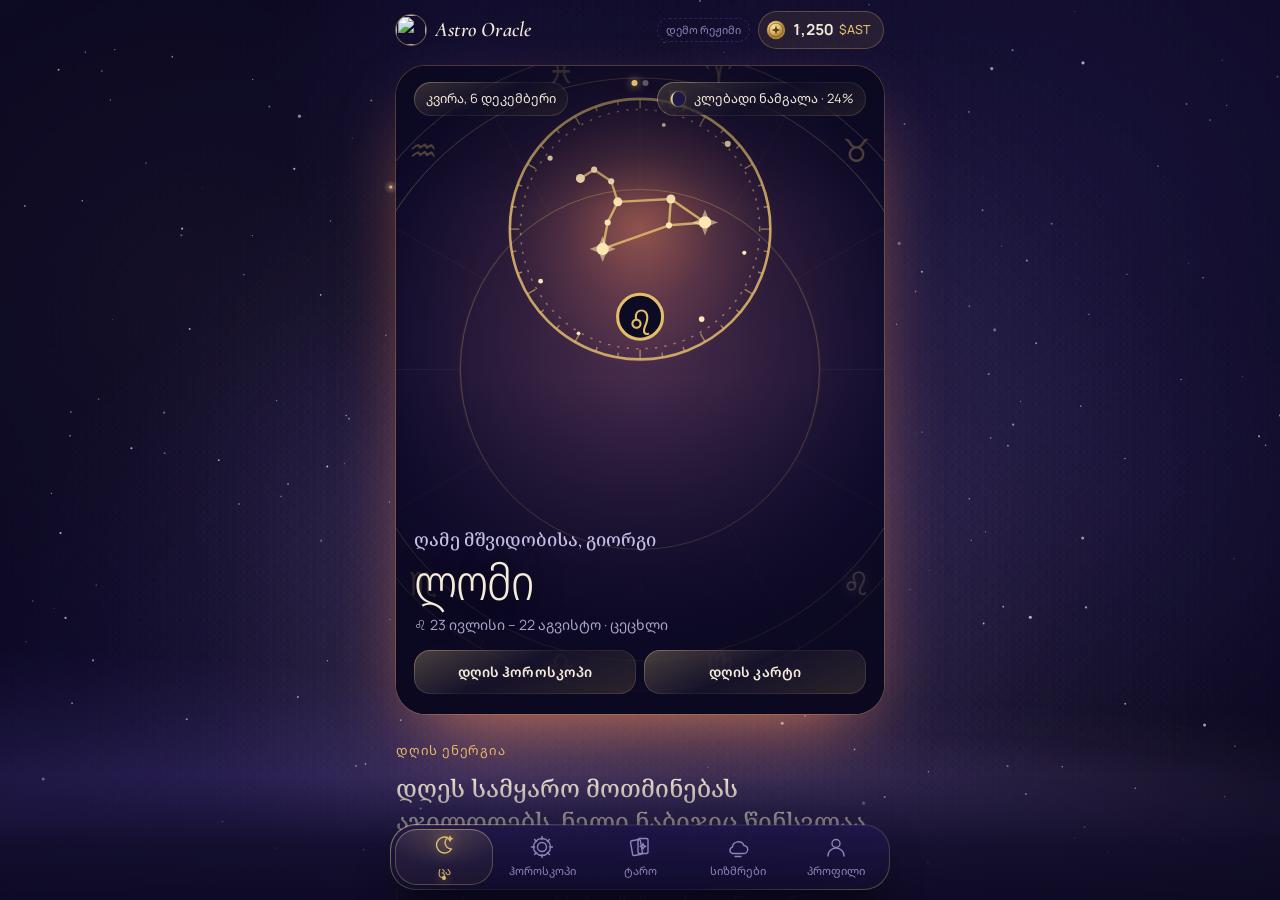
==== commit a99f95ea: "Chamber polish 5: aura mirror (ornate gilt frame, reflective violet glass, motes; no shaft) - the fr" ====
--- a/static/index.html
+++ b/static/index.html
@@ -1502,7 +1502,7 @@
   document.documentElement.dataset.ui = ui;
   return ui;
 })();
-const CHAMBER_URL = "./static/chamber/main.js?v=73dc12ae58";   // the build stamps a content hash
+const CHAMBER_URL = "./static/chamber/main.js?v=32517db2a3";   // the build stamps a content hash
 
 function applyI18n() {
   document.documentElement.lang = S.lang;
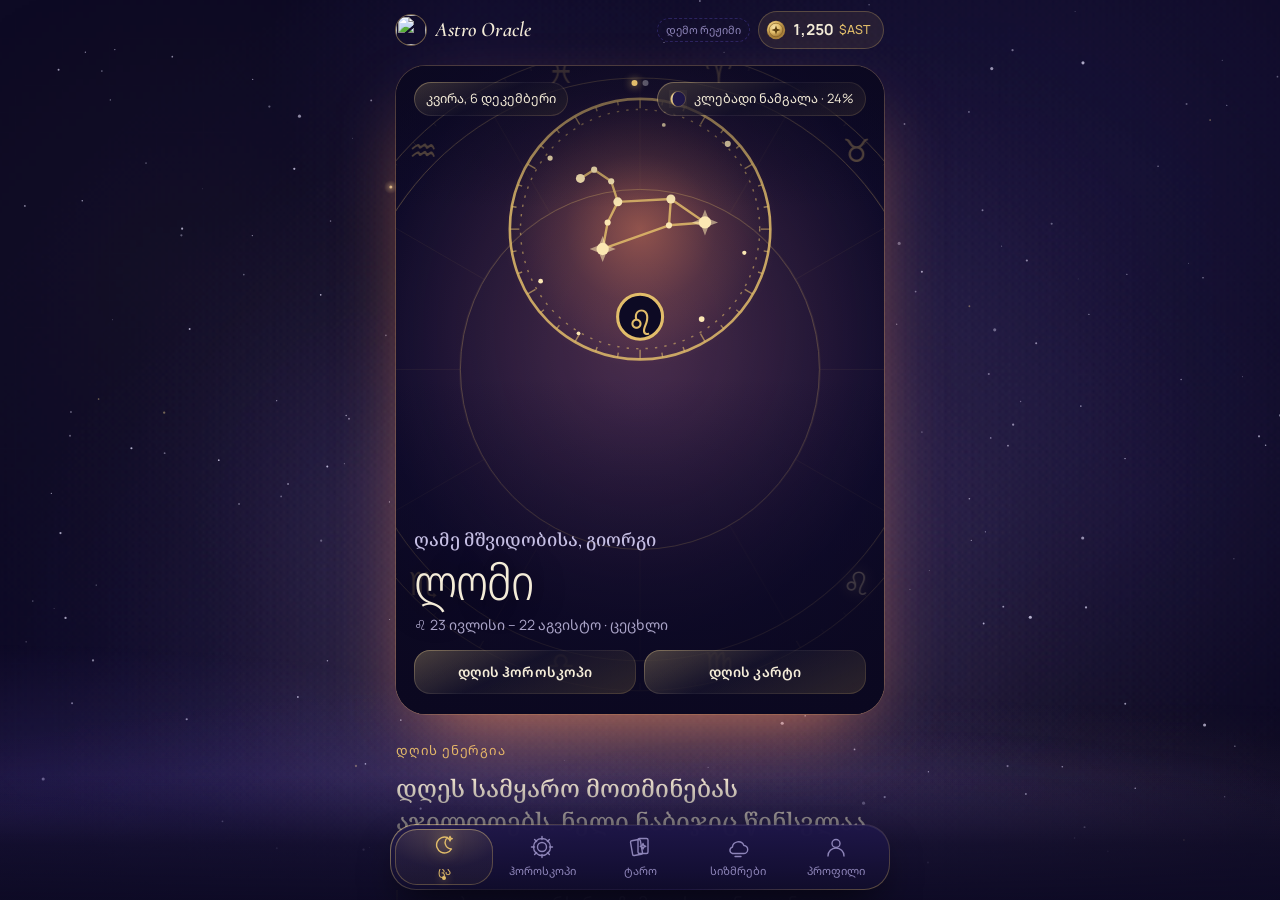
==== commit f11bc941: "Chamber polish 6: UI collisions (toast under the coin pill, dome wheel laid out round its chips, saf" ====
--- a/static/index.html
+++ b/static/index.html
@@ -1502,7 +1502,7 @@
   document.documentElement.dataset.ui = ui;
   return ui;
 })();
-const CHAMBER_URL = "./static/chamber/main.js?v=32517db2a3";   // the build stamps a content hash
+const CHAMBER_URL = "./static/chamber/main.js?v=59e4ece8f3";   // the build stamps a content hash
 
 function applyI18n() {
   document.documentElement.lang = S.lang;
